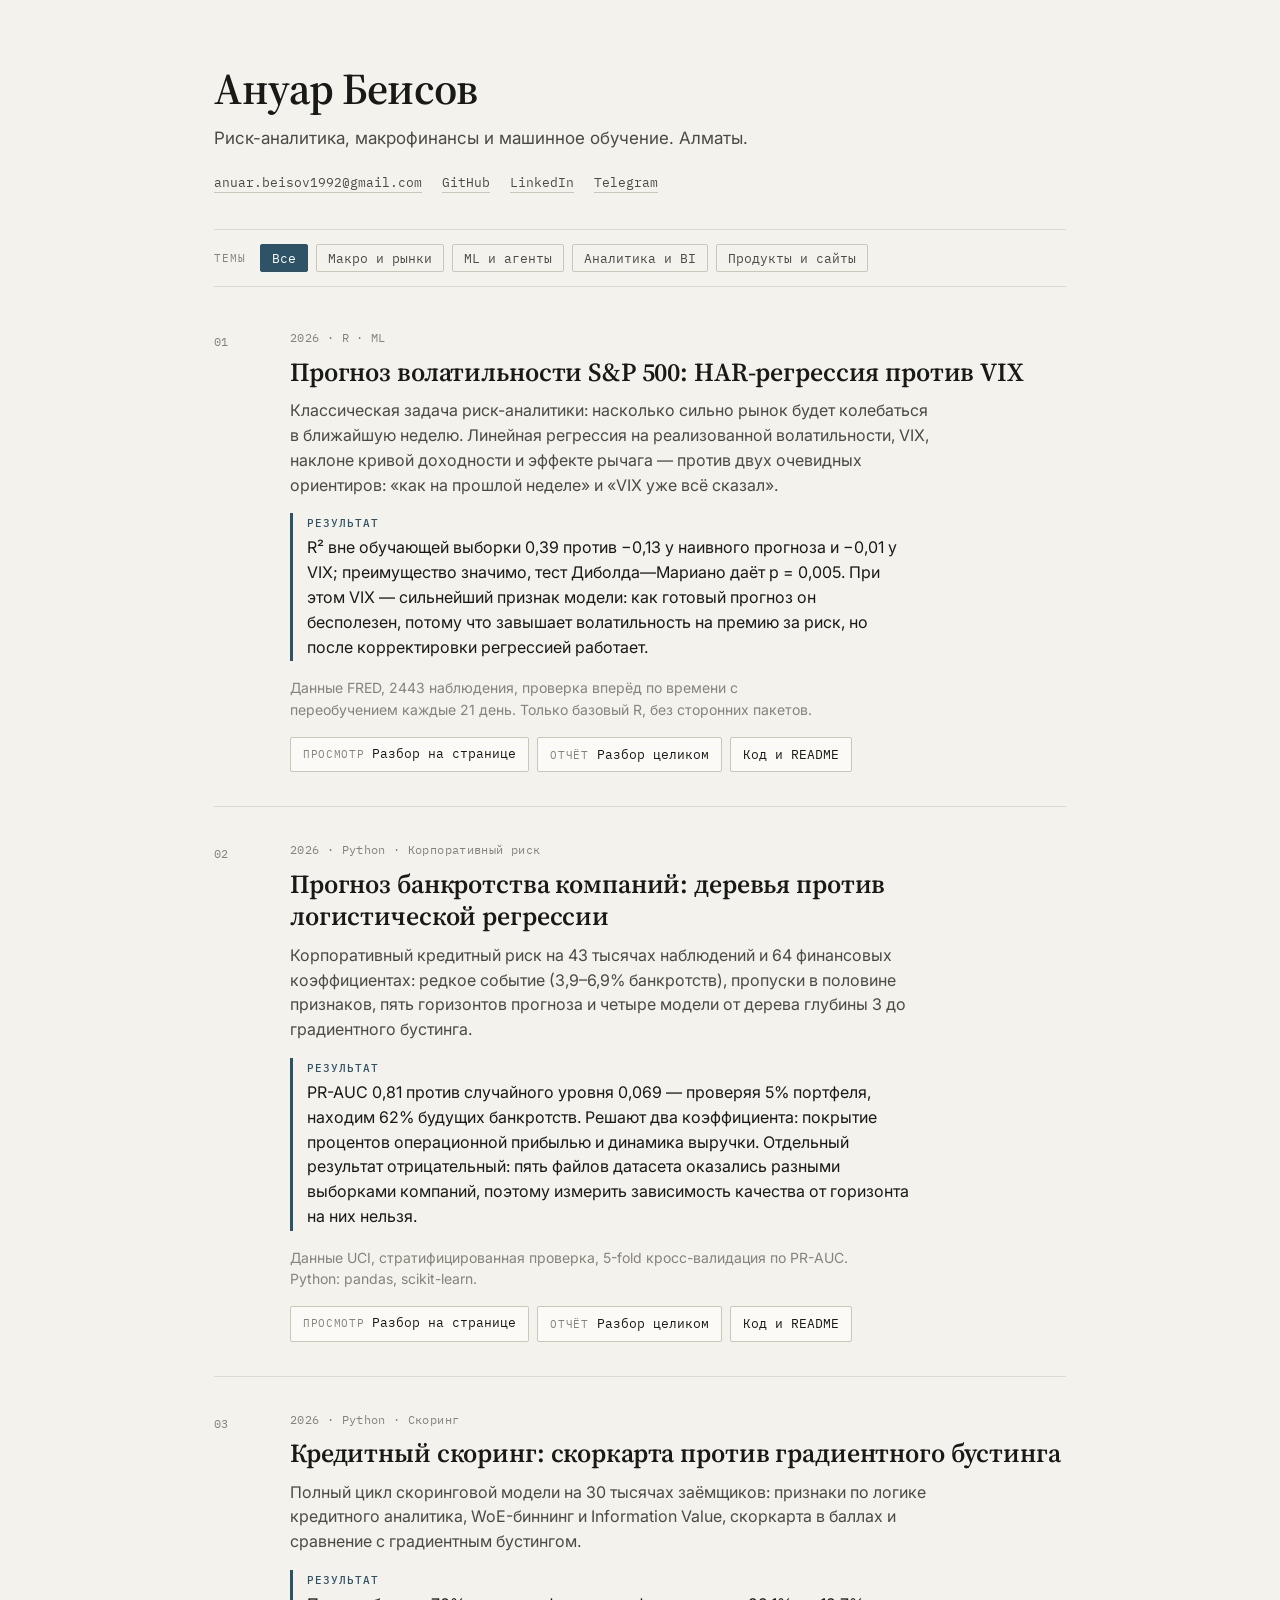
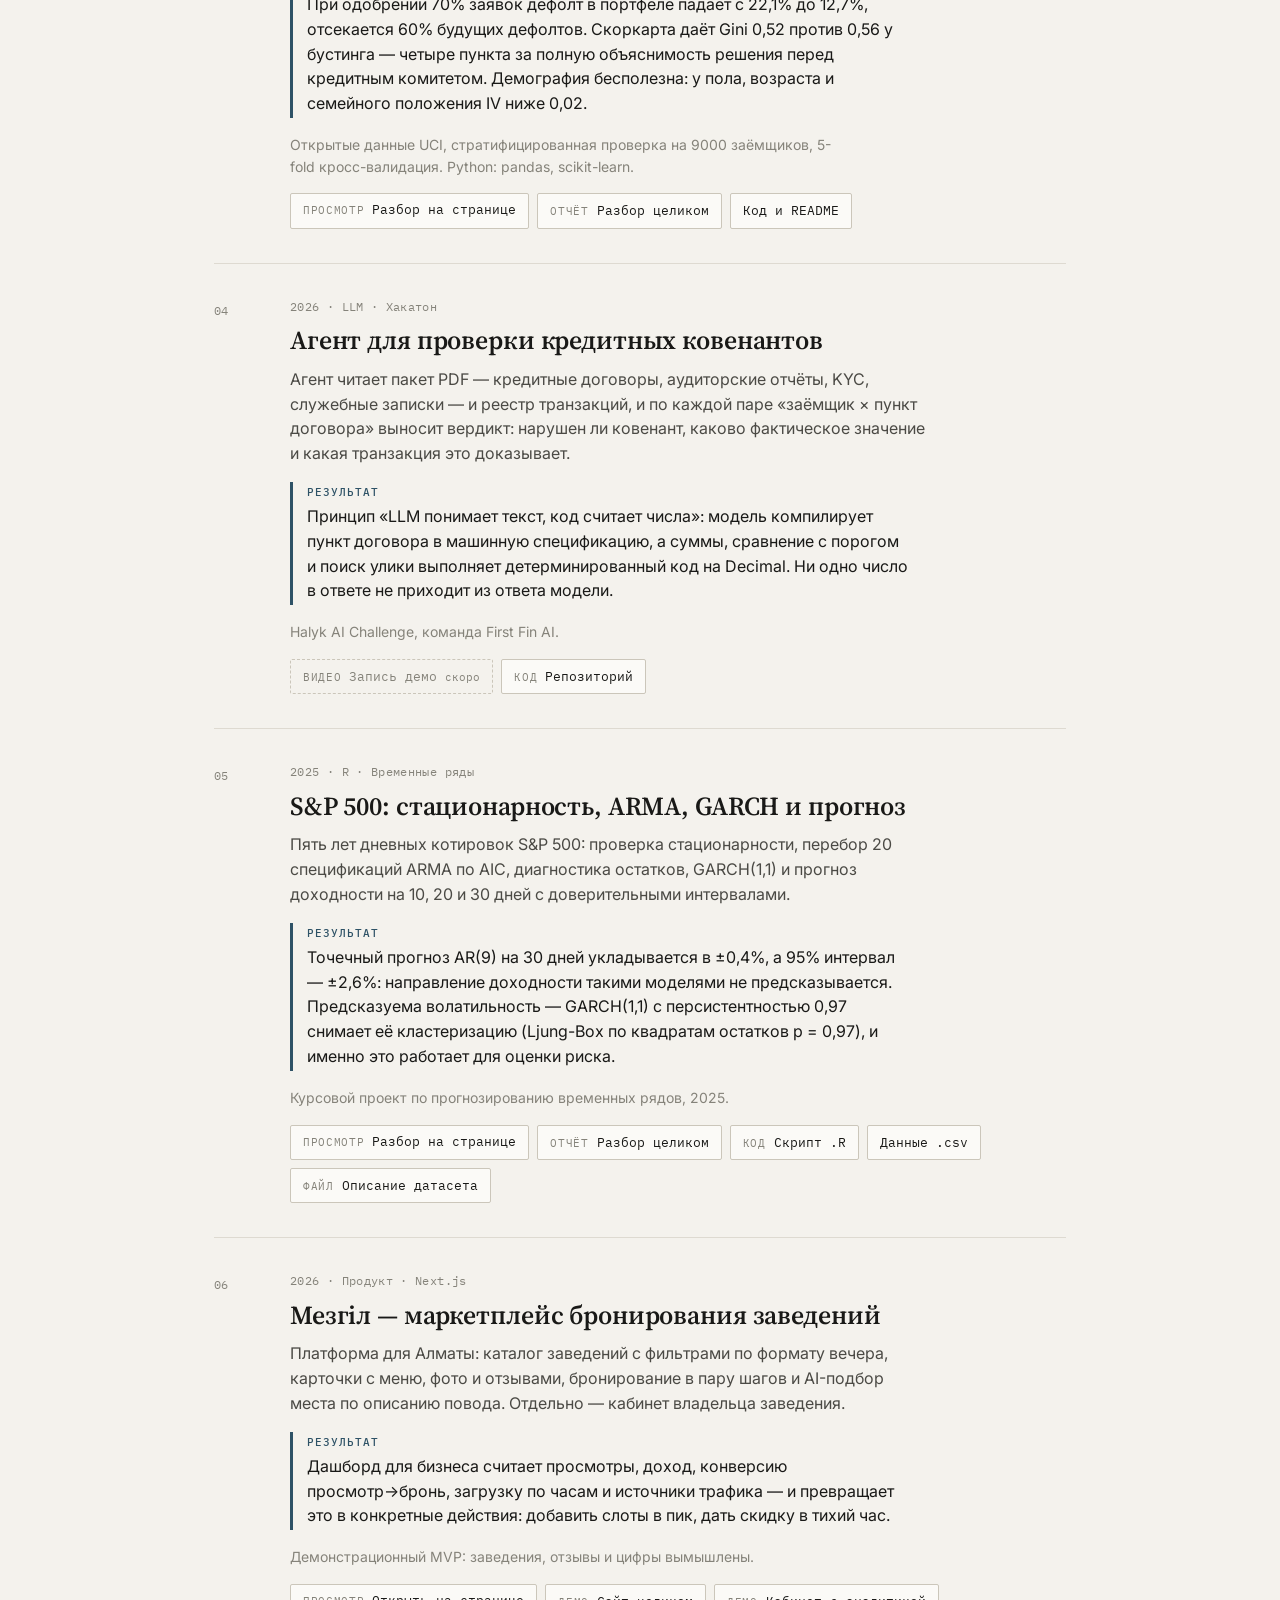
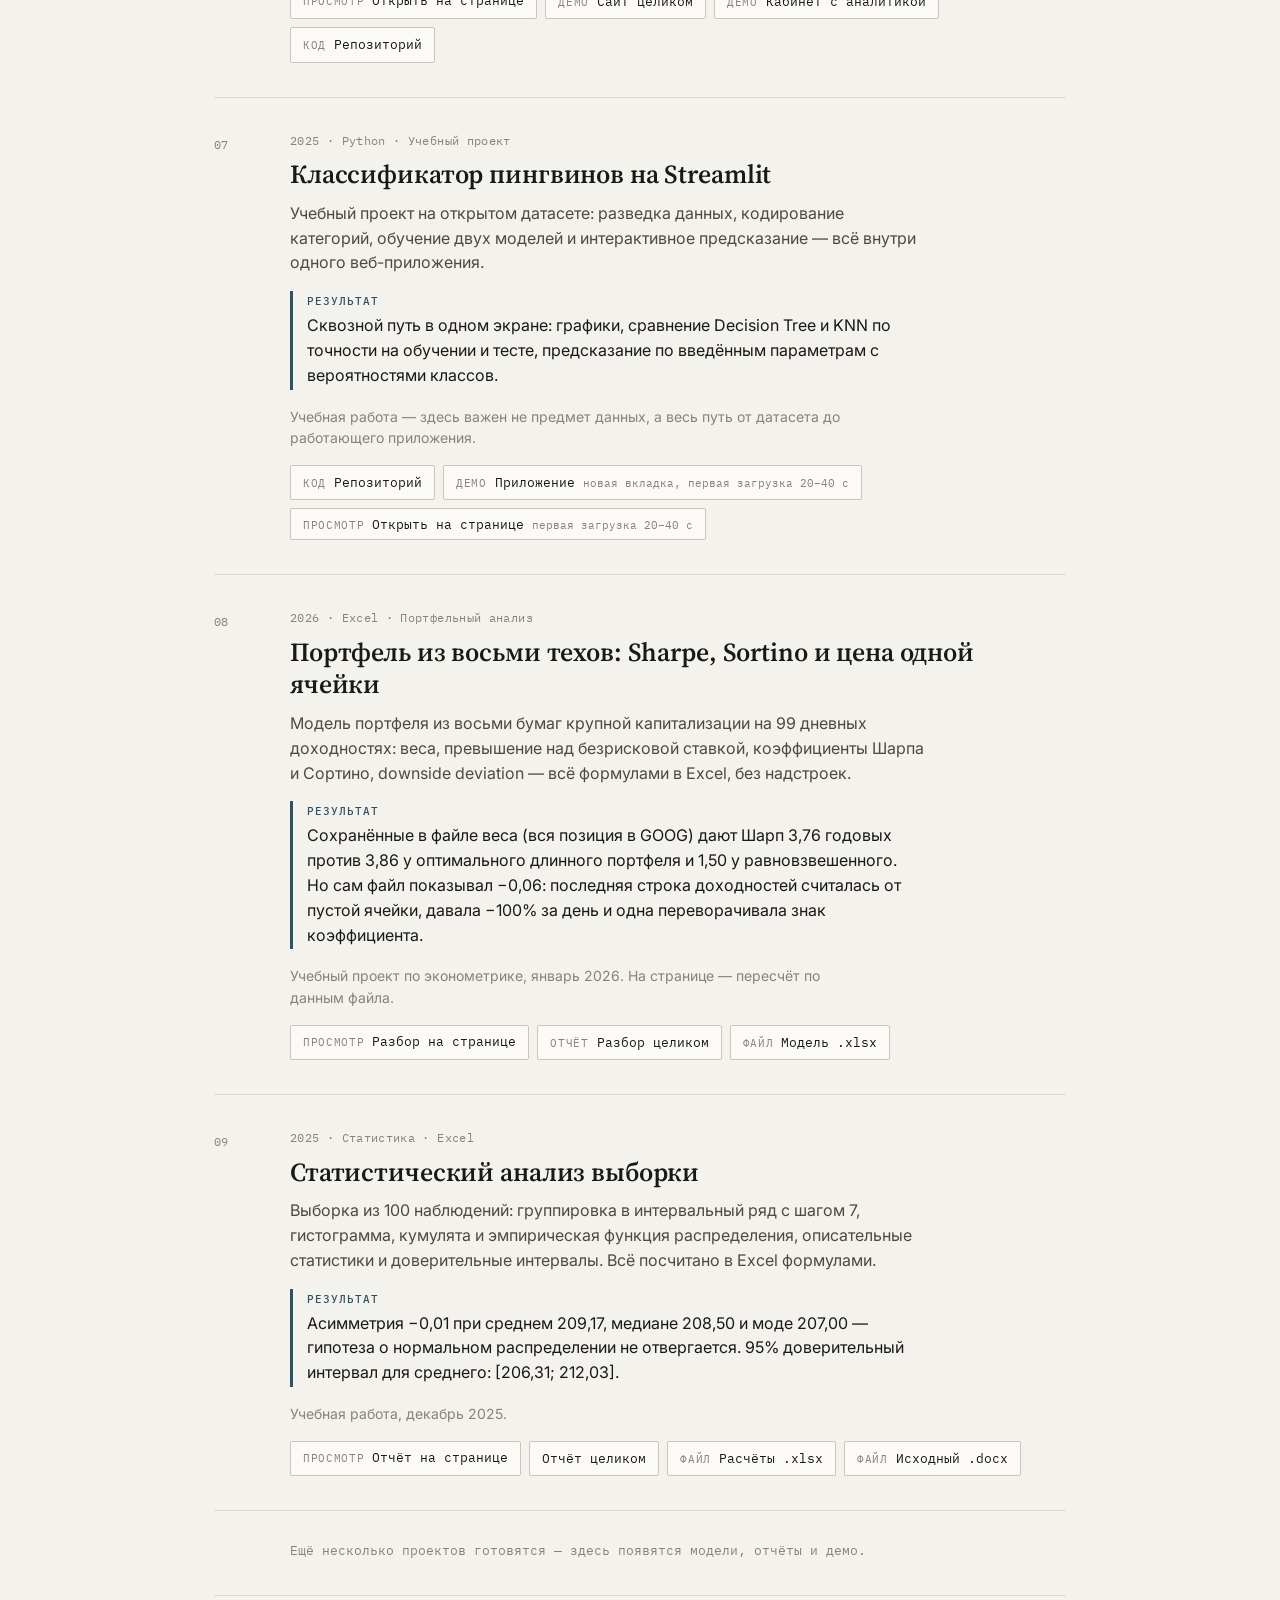
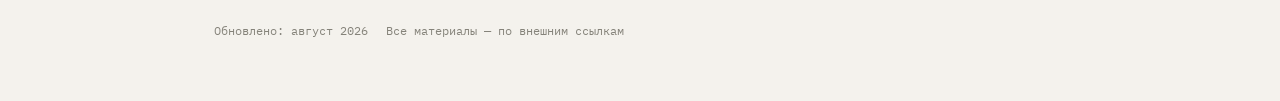
==== index.html @ 5a13231d "Проект: прогноз банкротства компаний (деревья и бустинг) 43 405 наблюдений, 64 коэффициента, несбала" ====
<!doctype html>
<html lang="ru">
<head>
<meta charset="utf-8">
<meta name="viewport" content="width=device-width, initial-scale=1">
<title>Ануар Беисов — риск-аналитика, макрофинансы, ML</title>
<meta name="description" content="Портфолио Ануара Беисова: проекты по риск-аналитике, макрофинансам и машинному обучению — модели, дашборды, отчёты и демо-приложения.">
<meta name="color-scheme" content="light">

<!--
  ============================================================================
  КАК ДОБАВИТЬ ПРОЕКТ
  ============================================================================
  1. Открой этот файл и найди ниже блок «ДАННЫЕ — РЕДАКТИРУЕШЬ ТОЛЬКО ЗДЕСЬ»
     (константа PROJECTS в начале <script>).
  2. Скопируй пустую заготовку объекта, которая лежит сразу под массивом
     (константа TEMPLATE), вставь в массив и заполни поля.
  3. Порядок в массиве = порядок на странице. Первым ставь самое сильное.
  4. Пока ссылки нет — пиши url: "#TODO". Она отрисуется приглушённой,
     с пометкой «скоро», и сайт не будет выглядеть сломанным.
  5. Обложки (необязательно) клади в img/covers/ рядом с этим файлом
     и указывай путь в поле cover, например "img/covers/policy.png".
  6. Дату внизу страницы правит константа UPDATED.

  Ничего, кроме блока данных, трогать не нужно: вёрстка сама соберёт
  карточки, фильтр по тегам и кнопки любых типов ссылок.
  ============================================================================
-->

<link rel="preconnect" href="https://fonts.googleapis.com">
<link rel="preconnect" href="https://fonts.gstatic.com" crossorigin>
<link href="https://fonts.googleapis.com/css2?family=Source+Serif+4:opsz,wght@8..60,400;8..60,600&family=Inter:wght@400;500;600&family=IBM+Plex+Mono:wght@400;500&display=swap" rel="stylesheet">

<style>
:root{
  /* ---- цвета: всё меняется здесь ---- */
  --bg:        #f4f2ed;
  --panel:     #fbfaf7;
  --ink:       #191917;
  --ink-2:     #4b4a45;
  --ink-3:     #85837a;
  --line:      #dedad1;
  --line-2:    #cbc6ba;
  --accent:    #2e5266;
  --accent-bg: #e9eef1;

  /* ---- шрифтовые роли ---- */
  --display: "Source Serif 4", Georgia, "Times New Roman", serif;
  --body:    "Inter", -apple-system, BlinkMacSystemFont, "Segoe UI", Arial, sans-serif;
  --mono:    "IBM Plex Mono", ui-monospace, SFMono-Regular, Menlo, Consolas, monospace;

  --radius: 2px;
  --maxw: 900px;
}

*{ box-sizing:border-box; }
html{ -webkit-text-size-adjust:100%; }
body{
  margin:0;
  background:var(--bg);
  color:var(--ink);
  font-family:var(--body);
  font-size:16px;
  line-height:1.55;
  font-feature-settings:"kern" 1;
  -webkit-font-smoothing:antialiased;
}
img{ max-width:100%; display:block; }

a{ color:var(--accent); }
:focus-visible{
  outline:2px solid var(--accent);
  outline-offset:2px;
}

.wrap{
  max-width:var(--maxw);
  margin:0 auto;
  padding:0 24px;
}

/* ---------- шапка ---------- */
.head{ padding:64px 0 36px; }
.head h1{
  font-family:var(--display);
  font-weight:600;
  font-size:clamp(30px, 6vw, 44px);
  line-height:1.15;
  letter-spacing:-0.01em;
  margin:0 0 10px;
}
.head .role{
  margin:0 0 22px;
  max-width:62ch;
  color:var(--ink-2);
  font-size:17px;
}
.contacts{
  list-style:none;
  margin:0;
  padding:0;
  display:flex;
  flex-wrap:wrap;
  gap:8px 20px;
  font-family:var(--mono);
  font-size:13px;
}
.contacts a{
  color:var(--ink-2);
  text-decoration:none;
  border-bottom:1px solid var(--line-2);
  padding-bottom:1px;
}
.contacts a:hover{ color:var(--accent); border-bottom-color:var(--accent); }
.contacts .off{ color:var(--ink-3); cursor:default; }

/* ---------- фильтр ---------- */
.filter{
  border-top:1px solid var(--line);
  border-bottom:1px solid var(--line);
  padding:14px 0;
  display:flex;
  flex-wrap:wrap;
  align-items:center;
  gap:8px;
}
.filter__label{
  font-family:var(--mono);
  font-size:11px;
  letter-spacing:.08em;
  text-transform:uppercase;
  color:var(--ink-3);
  margin-right:6px;
}
.chip{
  font-family:var(--mono);
  font-size:12.5px;
  color:var(--ink-2);
  background:transparent;
  border:1px solid var(--line-2);
  border-radius:var(--radius);
  padding:5px 11px;
  cursor:pointer;
  transition:background-color .12s linear, color .12s linear, border-color .12s linear;
}
.chip:hover{ border-color:var(--accent); color:var(--accent); }
.chip[aria-pressed="true"]{
  background:var(--accent);
  border-color:var(--accent);
  color:#fff;
}

/* ---------- список проектов ---------- */
.projects{ padding:8px 0 0; }
.card{
  display:grid;
  grid-template-columns:56px 1fr;
  gap:0 20px;
  padding:34px 0;
  border-bottom:1px solid var(--line);
}
.card[hidden]{ display:none; }
.card__num{
  font-family:var(--mono);
  font-size:12px;
  color:var(--ink-3);
  padding-top:4px;
  letter-spacing:.04em;
}
.card__meta{
  font-family:var(--mono);
  font-size:12px;
  letter-spacing:.03em;
  color:var(--ink-3);
  margin:0 0 8px;
}
.card__title{
  font-family:var(--display);
  font-weight:600;
  font-size:clamp(21px, 3.4vw, 26px);
  line-height:1.25;
  margin:0 0 10px;
  letter-spacing:-0.005em;
}
.card__tagline{
  margin:0 0 16px;
  color:var(--ink-2);
  max-width:64ch;
}
.card__result{
  border-left:3px solid var(--accent);
  padding:2px 0 2px 14px;
  margin:0 0 16px;
  max-width:62ch;
}
.card__result b{
  display:block;
  font-family:var(--mono);
  font-weight:500;
  font-size:11px;
  letter-spacing:.09em;
  text-transform:uppercase;
  color:var(--accent);
  margin-bottom:3px;
}
.card__note{
  margin:0 0 16px;
  font-size:14px;
  color:var(--ink-3);
  max-width:62ch;
}
.card__cover{
  margin:0 0 18px;
  border:1px solid var(--line);
  background:var(--panel);
}
.card__cover img{ width:100%; height:auto; }

/* ---------- ссылки-кнопки ---------- */
.links{
  display:flex;
  flex-wrap:wrap;
  gap:8px;
}
.btn{
  display:inline-flex;
  align-items:baseline;
  gap:8px;
  font-family:var(--mono);
  font-size:12.5px;
  text-decoration:none;
  color:var(--ink);
  background:var(--panel);
  border:1px solid var(--line-2);
  border-radius:var(--radius);
  padding:7px 12px;
  cursor:pointer;
  transition:border-color .12s linear, color .12s linear, background-color .12s linear;
}
.btn:hover{ border-color:var(--accent); color:var(--accent); }
.btn__kind{
  color:var(--ink-3);
  font-size:11px;
  letter-spacing:.06em;
  text-transform:uppercase;
}
.btn:hover .btn__kind{ color:var(--accent); }
.btn__hint{
  color:var(--ink-3);
  font-size:11px;
}
.btn--soon{
  color:var(--ink-3);
  background:transparent;
  border-style:dashed;
  border-color:var(--line-2);
  cursor:default;
}
.btn--soon:hover{ color:var(--ink-3); border-color:var(--line-2); }
.btn--soon:hover .btn__kind{ color:var(--ink-3); }
.btn--on{ border-color:var(--accent); color:var(--accent); background:var(--accent-bg); }

/* ---------- встроенное демо ---------- */
.embed{
  margin-top:16px;
  border:1px solid var(--line-2);
  background:var(--panel);
}
.embed[hidden]{ display:none; }
.embed__bar{
  font-family:var(--mono);
  font-size:11px;
  color:var(--ink-3);
  padding:7px 10px;
  border-bottom:1px solid var(--line);
}
.embed iframe{
  display:block;
  width:100%;
  height:560px;
  border:0;
  background:#fff;
}

/* ---------- заглушка и подвал ---------- */
.more{
  display:grid;
  grid-template-columns:56px 1fr;
  gap:0 20px;
  padding:30px 0 34px;
  border-bottom:1px solid var(--line);
}
.more p{
  margin:0;
  font-family:var(--mono);
  font-size:13px;
  color:var(--ink-3);
}
.foot{
  padding:26px 0 60px;
  font-family:var(--mono);
  font-size:12px;
  color:var(--ink-3);
  display:flex;
  flex-wrap:wrap;
  gap:6px 18px;
}

/* ---------- адаптив ---------- */
@media (max-width:640px){
  .wrap{ padding:0 18px; }
  .head{ padding:44px 0 28px; }
  .card, .more{ grid-template-columns:1fr; gap:0; }
  .card__num{ padding:0 0 6px; }
  .more p{ padding-top:0; }
  .embed iframe{ height:440px; }
}
@media (max-width:380px){
  .wrap{ padding:0 14px; }
  .btn{ font-size:12px; padding:6px 10px; }
}

@media (prefers-reduced-motion: reduce){
  *{ animation:none !important; transition:none !important; scroll-behavior:auto !important; }
}
</style>
</head>

<body>
<div class="wrap">

  <header class="head">
    <h1>Ануар Беисов</h1>
    <p class="role">Риск-аналитика, макрофинансы и машинное обучение. Алматы.</p>
    <ul class="contacts" id="contacts"></ul>
  </header>

  <nav class="filter" id="filter" aria-label="Фильтр проектов по темам">
    <span class="filter__label">Темы</span>
  </nav>

  <main class="projects" id="projects"></main>

  <div class="more">
    <div></div>
    <p>Ещё несколько проектов готовятся — здесь появятся модели, отчёты и демо.</p>
  </div>

  <footer class="foot">
    <span id="updated"></span>
    <span>Все материалы — по внешним ссылкам</span>
  </footer>

</div>

<script>
/* ==========================================================================
   ДАННЫЕ — РЕДАКТИРУЕШЬ ТОЛЬКО ЗДЕСЬ
   ========================================================================== */

const UPDATED = "август 2026";   // дата в подвале

const CONTACTS = [
  { txt: "anuar.beisov1992@gmail.com", url: "mailto:anuar.beisov1992@gmail.com" },
  { txt: "GitHub",   url: "https://github.com/abeisov" },
  { txt: "LinkedIn", url: "https://www.linkedin.com/in/%D0%B0%D0%BD%D1%83%D0%B0%D1%80-%D0%B1-7ba167254/" },
  { txt: "Telegram", url: "https://t.me/anuarbeissov1992" }
];

const PROJECTS = [

  {
    title:   "Прогноз волатильности S&P 500: HAR-регрессия против VIX",
    meta:    "2026 · R · ML",
    tags:    ["Макро и рынки", "ML и агенты"],
    tagline: "Классическая задача риск-аналитики: насколько сильно рынок будет колебаться в ближайшую неделю. Линейная регрессия на реализованной волатильности, VIX, наклоне кривой доходности и эффекте рычага — против двух очевидных ориентиров: «как на прошлой неделе» и «VIX уже всё сказал».",
    result:  "R² вне обучающей выборки 0,39 против −0,13 у наивного прогноза и −0,01 у VIX; преимущество значимо, тест Диболда—Мариано даёт p = 0,005. При этом VIX — сильнейший признак модели: как готовый прогноз он бесполезен, потому что завышает волатильность на премию за риск, но после корректировки регрессией работает.",
    note:    "Данные FRED, 2443 наблюдения, проверка вперёд по времени с переобучением каждые 21 день. Только базовый R, без сторонних пакетов.",
    cover:   "",
    links: [
      { kind: "embed",  txt: "Разбор на странице", url: "files/r/vol-forecast/index.html", hint: "" },
      { kind: "report", txt: "Разбор целиком",     url: "files/r/vol-forecast/index.html" },
      { kind: "code",   txt: "Код и README",       url: "https://github.com/abeisov/portfolio/tree/main/projects/vol-forecast" }
    ]
  }

  ,{
    title:   "Прогноз банкротства компаний: деревья против логистической регрессии",
    meta:    "2026 · Python · Корпоративный риск",
    tags:    ["ML и агенты", "Аналитика и BI"],
    tagline: "Корпоративный кредитный риск на 43 тысячах наблюдений и 64 финансовых коэффициентах: редкое событие (3,9–6,9% банкротств), пропуски в половине признаков, пять горизонтов прогноза и четыре модели от дерева глубины 3 до градиентного бустинга.",
    result:  "PR-AUC 0,81 против случайного уровня 0,069 — проверяя 5% портфеля, находим 62% будущих банкротств. Решают два коэффициента: покрытие процентов операционной прибылью и динамика выручки. Отдельный результат отрицательный: пять файлов датасета оказались разными выборками компаний, поэтому измерить зависимость качества от горизонта на них нельзя.",
    note:    "Данные UCI, стратифицированная проверка, 5-fold кросс-валидация по PR-AUC. Python: pandas, scikit-learn.",
    cover:   "",
    links: [
      { kind: "embed",  txt: "Разбор на странице", url: "files/python/bankruptcy/index.html", hint: "" },
      { kind: "report", txt: "Разбор целиком",     url: "files/python/bankruptcy/index.html" },
      { kind: "code",   txt: "Код и README",       url: "https://github.com/abeisov/portfolio/tree/main/projects/bankruptcy" }
    ]
  }

  ,{
    title:   "Кредитный скоринг: скоркарта против градиентного бустинга",
    meta:    "2026 · Python · Скоринг",
    tags:    ["ML и агенты", "Аналитика и BI"],
    tagline: "Полный цикл скоринговой модели на 30 тысячах заёмщиков: признаки по логике кредитного аналитика, WoE-биннинг и Information Value, скоркарта в баллах и сравнение с градиентным бустингом.",
    result:  "При одобрении 70% заявок дефолт в портфеле падает с 22,1% до 12,7%, отсекается 60% будущих дефолтов. Скоркарта даёт Gini 0,52 против 0,56 у бустинга — четыре пункта за полную объяснимость решения перед кредитным комитетом. Демография бесполезна: у пола, возраста и семейного положения IV ниже 0,02.",
    note:    "Открытые данные UCI, стратифицированная проверка на 9000 заёмщиков, 5-fold кросс-валидация. Python: pandas, scikit-learn.",
    cover:   "",
    links: [
      { kind: "embed",  txt: "Разбор на странице", url: "files/python/credit-scoring/index.html", hint: "" },
      { kind: "report", txt: "Разбор целиком",     url: "files/python/credit-scoring/index.html" },
      { kind: "code",   txt: "Код и README",       url: "https://github.com/abeisov/portfolio/tree/main/projects/credit-scoring" }
    ]
  }

  ,{
    title:   "Агент для проверки кредитных ковенантов",
    meta:    "2026 · LLM · Хакатон",
    tags:    ["ML и агенты"],
    tagline: "Агент читает пакет PDF — кредитные договоры, аудиторские отчёты, KYC, служебные записки — и реестр транзакций, и по каждой паре «заёмщик × пункт договора» выносит вердикт: нарушен ли ковенант, каково фактическое значение и какая транзакция это доказывает.",
    result:  "Принцип «LLM понимает текст, код считает числа»: модель компилирует пункт договора в машинную спецификацию, а суммы, сравнение с порогом и поиск улики выполняет детерминированный код на Decimal. Ни одно число в ответе не приходит из ответа модели.",
    note:    "Halyk AI Challenge, команда First Fin AI.",
    cover:   "",
    links: [
      { kind: "video", txt: "Запись демо", url: "#TODO" },
      { kind: "code",  txt: "Репозиторий", url: "https://github.com/abeisov/halyk_agent" }
    ]
  }

  ,{
    title:   "S&P 500: стационарность, ARMA, GARCH и прогноз",
    meta:    "2025 · R · Временные ряды",
    tags:    ["Макро и рынки"],
    tagline: "Пять лет дневных котировок S&P 500: проверка стационарности, перебор 20 спецификаций ARMA по AIC, диагностика остатков, GARCH(1,1) и прогноз доходности на 10, 20 и 30 дней с доверительными интервалами.",
    result:  "Точечный прогноз AR(9) на 30 дней укладывается в ±0,4%, а 95% интервал — ±2,6%: направление доходности такими моделями не предсказывается. Предсказуема волатильность — GARCH(1,1) с персистентностью 0,97 снимает её кластеризацию (Ljung-Box по квадратам остатков p = 0,97), и именно это работает для оценки риска.",
    note:    "Курсовой проект по прогнозированию временных рядов, 2025.",
    cover:   "",
    links: [
      { kind: "embed",  txt: "Разбор на странице", url: "files/r/sp500/index.html", hint: "" },
      { kind: "report", txt: "Разбор целиком",     url: "files/r/sp500/index.html" },
      { kind: "code",   txt: "Скрипт .R",          url: "files/r/sp500-timeseries.R" },
      { kind: "data",   txt: "Данные .csv",        url: "files/r/sp500.csv" },
      { kind: "file",   txt: "Описание датасета",  url: "files/docs/sp500-dataset.pdf" }
    ]
  }

  ,{
    title:   "Мезгіл — маркетплейс бронирования заведений",
    meta:    "2026 · Продукт · Next.js",
    tags:    ["Продукты и сайты"],
    tagline: "Платформа для Алматы: каталог заведений с фильтрами по формату вечера, карточки с меню, фото и отзывами, бронирование в пару шагов и AI-подбор места по описанию повода. Отдельно — кабинет владельца заведения.",
    result:  "Дашборд для бизнеса считает просмотры, доход, конверсию просмотр→бронь, загрузку по часам и источники трафика — и превращает это в конкретные действия: добавить слоты в пик, дать скидку в тихий час.",
    note:    "Демонстрационный MVP: заведения, отзывы и цифры вымышлены.",
    cover:   "",
    links: [
      { kind: "embed", txt: "Открыть на странице", url: "https://market-f-k.vercel.app/", hint: "" },
      { kind: "demo",  txt: "Сайт целиком",        url: "https://market-f-k.vercel.app/", hint: "" },
      { kind: "demo",  txt: "Кабинет с аналитикой", url: "https://market-f-k.vercel.app/business/analytics", hint: "" },
      { kind: "code",  txt: "Репозиторий",         url: "https://github.com/abeisov/market-f-k" }
    ]
  }

  ,{
    title:   "Классификатор пингвинов на Streamlit",
    meta:    "2025 · Python · Учебный проект",
    tags:    ["ML и агенты", "Продукты и сайты"],
    tagline: "Учебный проект на открытом датасете: разведка данных, кодирование категорий, обучение двух моделей и интерактивное предсказание — всё внутри одного веб-приложения.",
    result:  "Сквозной путь в одном экране: графики, сравнение Decision Tree и KNN по точности на обучении и тесте, предсказание по введённым параметрам с вероятностями классов.",
    note:    "Учебная работа — здесь важен не предмет данных, а весь путь от датасета до работающего приложения.",
    cover:   "",
    links: [
      { kind: "code",  txt: "Репозиторий", url: "https://github.com/abeisov/first_mlproject" },
      { kind: "demo",  txt: "Приложение",  url: "https://first-mlproject.streamlit.app/" },
      { kind: "embed", txt: "Открыть на странице", url: "https://first-mlproject.streamlit.app/?embed=true" }
    ]
  }

  ,{
    title:   "Портфель из восьми техов: Sharpe, Sortino и цена одной ячейки",
    meta:    "2026 · Excel · Портфельный анализ",
    tags:    ["Макро и рынки", "Аналитика и BI"],
    tagline: "Модель портфеля из восьми бумаг крупной капитализации на 99 дневных доходностях: веса, превышение над безрисковой ставкой, коэффициенты Шарпа и Сортино, downside deviation — всё формулами в Excel, без надстроек.",
    result:  "Сохранённые в файле веса (вся позиция в GOOG) дают Шарп 3,76 годовых против 3,86 у оптимального длинного портфеля и 1,50 у равновзвешенного. Но сам файл показывал −0,06: последняя строка доходностей считалась от пустой ячейки, давала −100% за день и одна переворачивала знак коэффициента.",
    note:    "Учебный проект по эконометрике, январь 2026. На странице — пересчёт по данным файла.",
    cover:   "",
    links: [
      { kind: "embed",  txt: "Разбор на странице", url: "files/excel/large-cap-portfolio.html", hint: "" },
      { kind: "report", txt: "Разбор целиком",     url: "files/excel/large-cap-portfolio.html" },
      { kind: "file",   txt: "Модель .xlsx",       url: "files/excel/large-cap-portfolio.xlsx" }
    ]
  }

  ,{
    title:   "Статистический анализ выборки",
    meta:    "2025 · Статистика · Excel",
    tags:    ["Аналитика и BI"],
    tagline: "Выборка из 100 наблюдений: группировка в интервальный ряд с шагом 7, гистограмма, кумулята и эмпирическая функция распределения, описательные статистики и доверительные интервалы. Всё посчитано в Excel формулами.",
    result:  "Асимметрия −0,01 при среднем 209,17, медиане 208,50 и моде 207,00 — гипотеза о нормальном распределении не отвергается. 95% доверительный интервал для среднего: [206,31; 212,03].",
    note:    "Учебная работа, декабрь 2025.",
    cover:   "",
    links: [
      { kind: "embed",  txt: "Отчёт на странице", url: "files/docs/crm5-sample-analysis.html", hint: "" },
      { kind: "report", txt: "Отчёт целиком",     url: "files/docs/crm5-sample-analysis.html" },
      { kind: "file",   txt: "Расчёты .xlsx",     url: "files/excel/crm5-sample-analysis.xlsx" },
      { kind: "file",   txt: "Исходный .docx",    url: "files/docs/crm5-sample-analysis.docx" }
    ]
  }


  /* --- ЗАГОТОВКИ ПОД СЛЕДУЮЩИЕ ПРОЕКТЫ ---------------------------------
     Раскомментируй нужный блок — убери открывающие и закрывающие символы
     комментария вокруг всех заготовок, лишние удали. Порядок в массиве =
     порядок на сайте.

  ,{
    title:   "Финансовая модель в Excel",
    meta:    "2025 · Модель",
    tags:    ["Excel", "Финмодель"],
    tagline: "",
    result:  "",
    note:    "",
    cover:   "",
    links: [
      { kind: "data", txt: "Открыть модель", url: "#TODO" },
      { kind: "file", txt: "Скачать .xlsx",  url: "#TODO" }
    ]
  }

  ,{
    title:   "Анализ на R",
    meta:    "2025 · R",
    tags:    ["R", "Эконометрика"],
    tagline: "",
    result:  "",
    links: [
      { kind: "report", txt: "Отчёт", url: "#TODO" },
      { kind: "code",   txt: "Код",   url: "#TODO" }
    ]
  }

  ,{
    title:   "Приложение с расчётом",
    meta:    "2026 · Python",
    tags:    ["Python", "Демо"],
    tagline: "",
    result:  "",
    links: [
      { kind: "embed", txt: "Открыть внутри страницы", url: "#TODO" },
      { kind: "demo",  txt: "Открыть в новой вкладке", url: "#TODO" }
    ]
  }

  ,{
    title:   "Презентация с работы",
    meta:    "2025 · Слайды",
    tags:    ["BI"],
    tagline: "",
    result:  "",
    links: [
      { kind: "slides", txt: "Слайды", url: "#TODO" }
    ]
  }

  ,{
    title:   "Отраслевой обзор",
    meta:    "2025 · Отчёт",
    tags:    ["Макро"],
    tagline: "",
    result:  "",
    links: [
      { kind: "report", txt: "Читать", url: "#TODO" }
    ]
  }

  --- конец заготовок --------------------------------------------------- */

];


/* ---------------------------------------------------------------------------
   ОТЛОЖЕНО — вернуть, когда появятся материалы.
   Скопируй нужный блок обратно в PROJECTS (добавь запятую перед { ) и заполни
   ссылки. Тексты уже написаны, править не обязательно.

  {
    title:   "Трансмиссия монетарной политики в Казахстане",
    meta:    "2026 · ML · Макро",
    tags:    ["Макро и рынки", "ML и агенты"],
    tagline: "Как изменение базовой ставки доходит до кредита, инфляции и обменного курса и с какой задержкой. Классические подходы сравниваются с ML-моделями на тех же данных.",
    result:  "Сопоставление лагов трансмиссии по каналам: где ставка работает быстро, а где эффект растворяется.",
    note:    "Фрагмент диссертации, полный текст — после защиты.",
    cover:   "",
    links: [
      { kind: "report", txt: "Что получилось", url: "#TODO" },
      { kind: "code",   txt: "R-скрипты",      url: "#TODO" },
      { kind: "slides", txt: "Слайды",         url: "#TODO" }
    ]
  },

  {
    title:   "Автоматизация отчётности в страховой компании",
    meta:    "2024 · Дашборды",
    tags:    ["Аналитика и BI"],
    tagline: "Регулярная отчётность собиралась вручную из нескольких источников. Построены дашборды и автоматический сбор данных вместо ручной выгрузки.",
    result:  "Экономия свыше 10 млн тенге в год.",
    note:    "Код и данные под NDA — доступен только разбор подхода.",
    cover:   "",
    links: [
      { kind: "report", txt: "Как устроено", url: "#TODO" }
    ]
  }
   --------------------------------------------------------------------------- */

/* Пустая заготовка — скопируй объект целиком и вставь в PROJECTS выше.
   Необязательные поля (result, note, cover) можно просто удалить:
   пустой блок не рисуется.

const TEMPLATE = {
  title:   "",        // название
  meta:    "",        // "2026 · ML · Макро" — год и пара тегов через ·
  tags:    [],        // для фильтра. Держи 4 темы, не плоди новые:
                      // "Макро и рынки" | "ML и агенты" |
                      // "Аналитика и BI" | "Продукты и сайты"
  tagline: "",        // 1–2 предложения: какая проблема и что сделано
  result:  "",        // главный вывод или цифра, выделяется визуально
  note:    "",        // необязательно: "код под NDA", "фрагмент диссертации"
  cover:   "",        // необязательно: "img/covers/имя.png"
  links: [
    // kind: embed | demo | code | report | slides | data | video | file
    // hint — необязательно: подпись у кнопки. По умолчанию у demo и embed
    // стоит предупреждение о долгой загрузке; hint: "" его убирает
    { kind: "", txt: "", url: "", hint: "" }
  ]
};
*/

/* ==========================================================================
   НИЖЕ — ВЁРСТКА. ДЛЯ ДОБАВЛЕНИЯ ПРОЕКТА ПРАВИТЬ НЕ НУЖНО.
   ========================================================================== */

// Подписи типов ссылок. Новый kind можно просто использовать в данных —
// если его здесь нет, подписью станет само значение kind.
const KINDS = {
  embed:  { label: "Просмотр", hint: "первая загрузка 20–40 с" },
  demo:   { label: "Демо",   hint: "новая вкладка, первая загрузка 20–40 с" },
  code:   { label: "Код"    },
  report: { label: "Отчёт"  },
  slides: { label: "Слайды" },
  data:   { label: "Данные" },
  video:  { label: "Видео"  },
  file:   { label: "Файл"   }
};

const TODO = "#TODO";

function esc(v){
  return String(v == null ? "" : v)
    .replace(/&/g, "&amp;")
    .replace(/</g, "&lt;")
    .replace(/>/g, "&gt;")
    .replace(/"/g, "&quot;")
    .replace(/'/g, "&#39;");
}

function isSoon(url){
  return !url || String(url).trim().indexOf(TODO) === 0;
}

function safeUrl(url){
  const u = String(url).trim();
  return /^\s*(javascript|data|vbscript):/i.test(u) ? "#" : u;
}

function kindOf(kind){
  const k = KINDS[kind];
  return { label: (k && k.label) || kind || "Ссылка", hint: (k && k.hint) || "" };
}

function linkHtml(link, cardIndex, linkIndex){
  const k = kindOf(link.kind);
  const txt = link.txt || k.label;
  // если подпись совпадает с названием типа — тип не дублируем
  const same = String(txt).toLowerCase().indexOf(String(k.label).toLowerCase()) === 0;
  const kindTag = same ? "" : '<span class="btn__kind">' + esc(k.label) + '</span>';
  const label = '<span>' + esc(txt) + '</span>';

  if (isSoon(link.url)){
    return '<span class="btn btn--soon" aria-disabled="true">' + kindTag + label +
           '<span class="btn__hint">скоро</span></span>';
  }

  const hintTxt = (link.hint === undefined) ? k.hint : link.hint;
  const hint = hintTxt ? '<span class="btn__hint">' + esc(hintTxt) + '</span>' : "";

  if (link.kind === "embed"){
    const id = "embed-" + cardIndex + "-" + linkIndex;
    return '<button type="button" class="btn" data-embed="' + id + '" ' +
           'data-src="' + esc(safeUrl(link.url)) + '" aria-expanded="false" aria-controls="' + id + '">' +
           kindTag + label + hint + '</button>';
  }

  return '<a class="btn" href="' + esc(safeUrl(link.url)) + '" target="_blank" rel="noopener">' +
         kindTag + label + hint + '</a>';
}

function embedSlotHtml(link, cardIndex, linkIndex){
  if (link.kind !== "embed" || isSoon(link.url)) return "";
  const id = "embed-" + cardIndex + "-" + linkIndex;
  return '<div class="embed" id="' + id + '" hidden>' +
           '<div class="embed__bar">Приложение загружается на бесплатном хостинге — первый заход занимает 20–40 секунд</div>' +
           '<iframe title="' + esc(link.txt || "Демо") + '" loading="lazy" allowfullscreen></iframe>' +
         '</div>';
}

function cardHtml(p, i){
  const num = String(i + 1).padStart(2, "0");
  const links = Array.isArray(p.links) ? p.links : [];
  let h = "";

  h += '<article class="card" data-tags="' + esc((p.tags || []).join("|")) + '">';
  h +=   '<div class="card__num">' + num + '</div>';
  h +=   '<div class="card__body">';
  if (p.meta)    h += '<p class="card__meta">' + esc(p.meta) + '</p>';
  if (p.title)   h += '<h2 class="card__title">' + esc(p.title) + '</h2>';
  if (p.tagline) h += '<p class="card__tagline">' + esc(p.tagline) + '</p>';
  if (p.result)  h += '<div class="card__result"><b>Результат</b>' + esc(p.result) + '</div>';
  if (p.note)    h += '<p class="card__note">' + esc(p.note) + '</p>';
  if (p.cover)   h += '<figure class="card__cover"><img src="' + esc(safeUrl(p.cover)) + '" alt="Скриншот проекта: ' + esc(p.title) + '" loading="lazy" decoding="async"></figure>';
  if (links.length){
    h += '<div class="links">';
    links.forEach(function(l, j){ h += linkHtml(l, i, j); });
    h += '</div>';
    links.forEach(function(l, j){ h += embedSlotHtml(l, i, j); });
  }
  h +=   '</div>';
  h += '</article>';
  return h;
}

// --- отрисовка ---
const projectsEl = document.getElementById("projects");
projectsEl.innerHTML = PROJECTS.map(cardHtml).join("");

document.getElementById("updated").textContent = "Обновлено: " + UPDATED;

document.getElementById("contacts").innerHTML = CONTACTS.map(function(c){
  if (isSoon(c.url)) return '<li><span class="off">' + esc(c.txt) + ' — скоро</span></li>';
  const ext = /^mailto:/i.test(c.url) ? "" : ' target="_blank" rel="noopener"';
  return '<li><a href="' + esc(safeUrl(c.url)) + '"' + ext + '>' + esc(c.txt) + '</a></li>';
}).join("");

// --- фильтр по тегам ---
const tags = [];
PROJECTS.forEach(function(p){
  (p.tags || []).forEach(function(t){ if (t && tags.indexOf(t) === -1) tags.push(t); });
});

const filterEl = document.getElementById("filter");
filterEl.insertAdjacentHTML("beforeend",
  ['Все'].concat(tags).map(function(t, i){
    return '<button type="button" class="chip" data-tag="' + esc(i === 0 ? "" : t) + '" aria-pressed="' + (i === 0) + '">' + esc(t) + '</button>';
  }).join("")
);

filterEl.addEventListener("click", function(e){
  const chip = e.target.closest(".chip");
  if (!chip) return;
  const tag = chip.dataset.tag;

  filterEl.querySelectorAll(".chip").forEach(function(c){
    c.setAttribute("aria-pressed", String(c === chip));
  });

  projectsEl.querySelectorAll(".card").forEach(function(card){
    const list = card.dataset.tags ? card.dataset.tags.split("|") : [];
    card.hidden = !!tag && list.indexOf(tag) === -1;
  });
});

// --- разворачивание встроенного демо ---
projectsEl.addEventListener("click", function(e){
  const btn = e.target.closest("[data-embed]");
  if (!btn) return;
  const box = document.getElementById(btn.dataset.embed);
  if (!box) return;

  const open = box.hasAttribute("hidden");
  if (open){
    const frame = box.querySelector("iframe");
    if (frame && !frame.src) frame.src = btn.dataset.src;
    box.removeAttribute("hidden");
  } else {
    box.setAttribute("hidden", "");
  }
  btn.setAttribute("aria-expanded", String(open));
  btn.classList.toggle("btn--on", open);
});
</script>
</body>
</html>
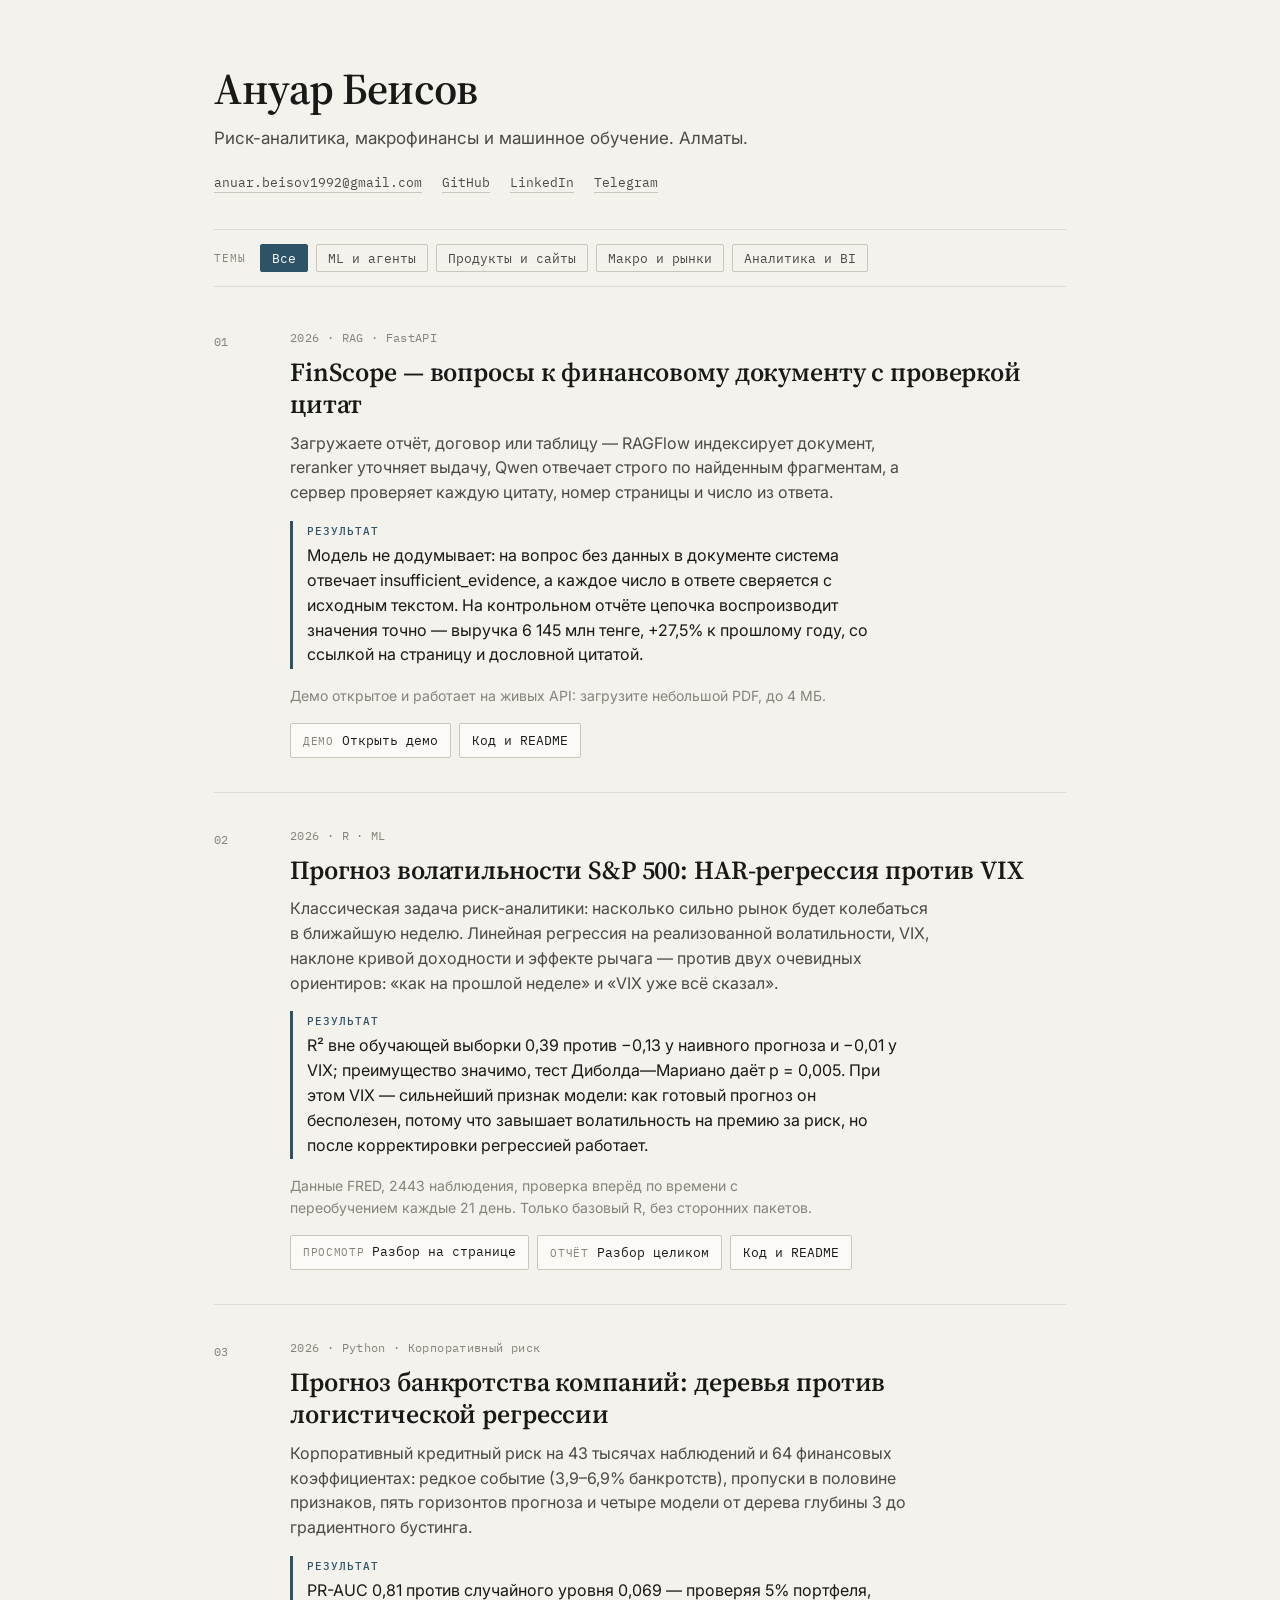
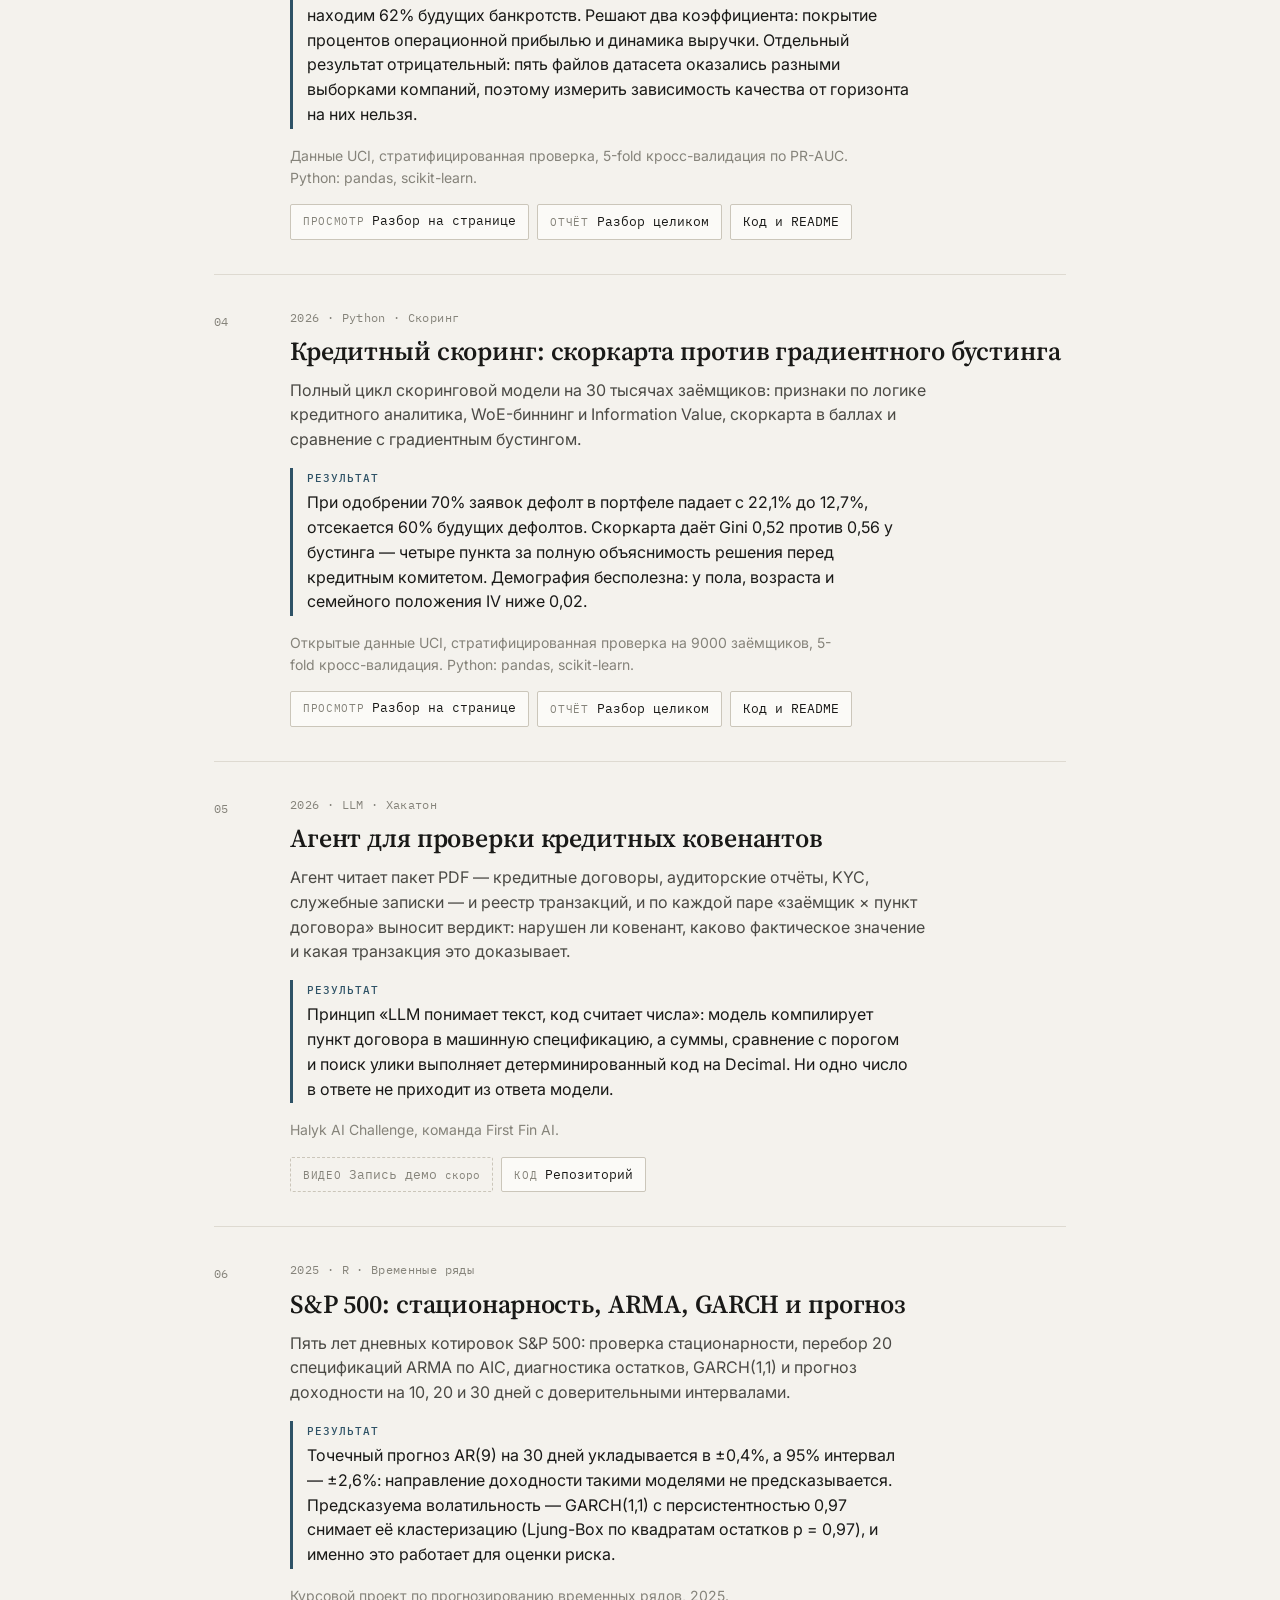
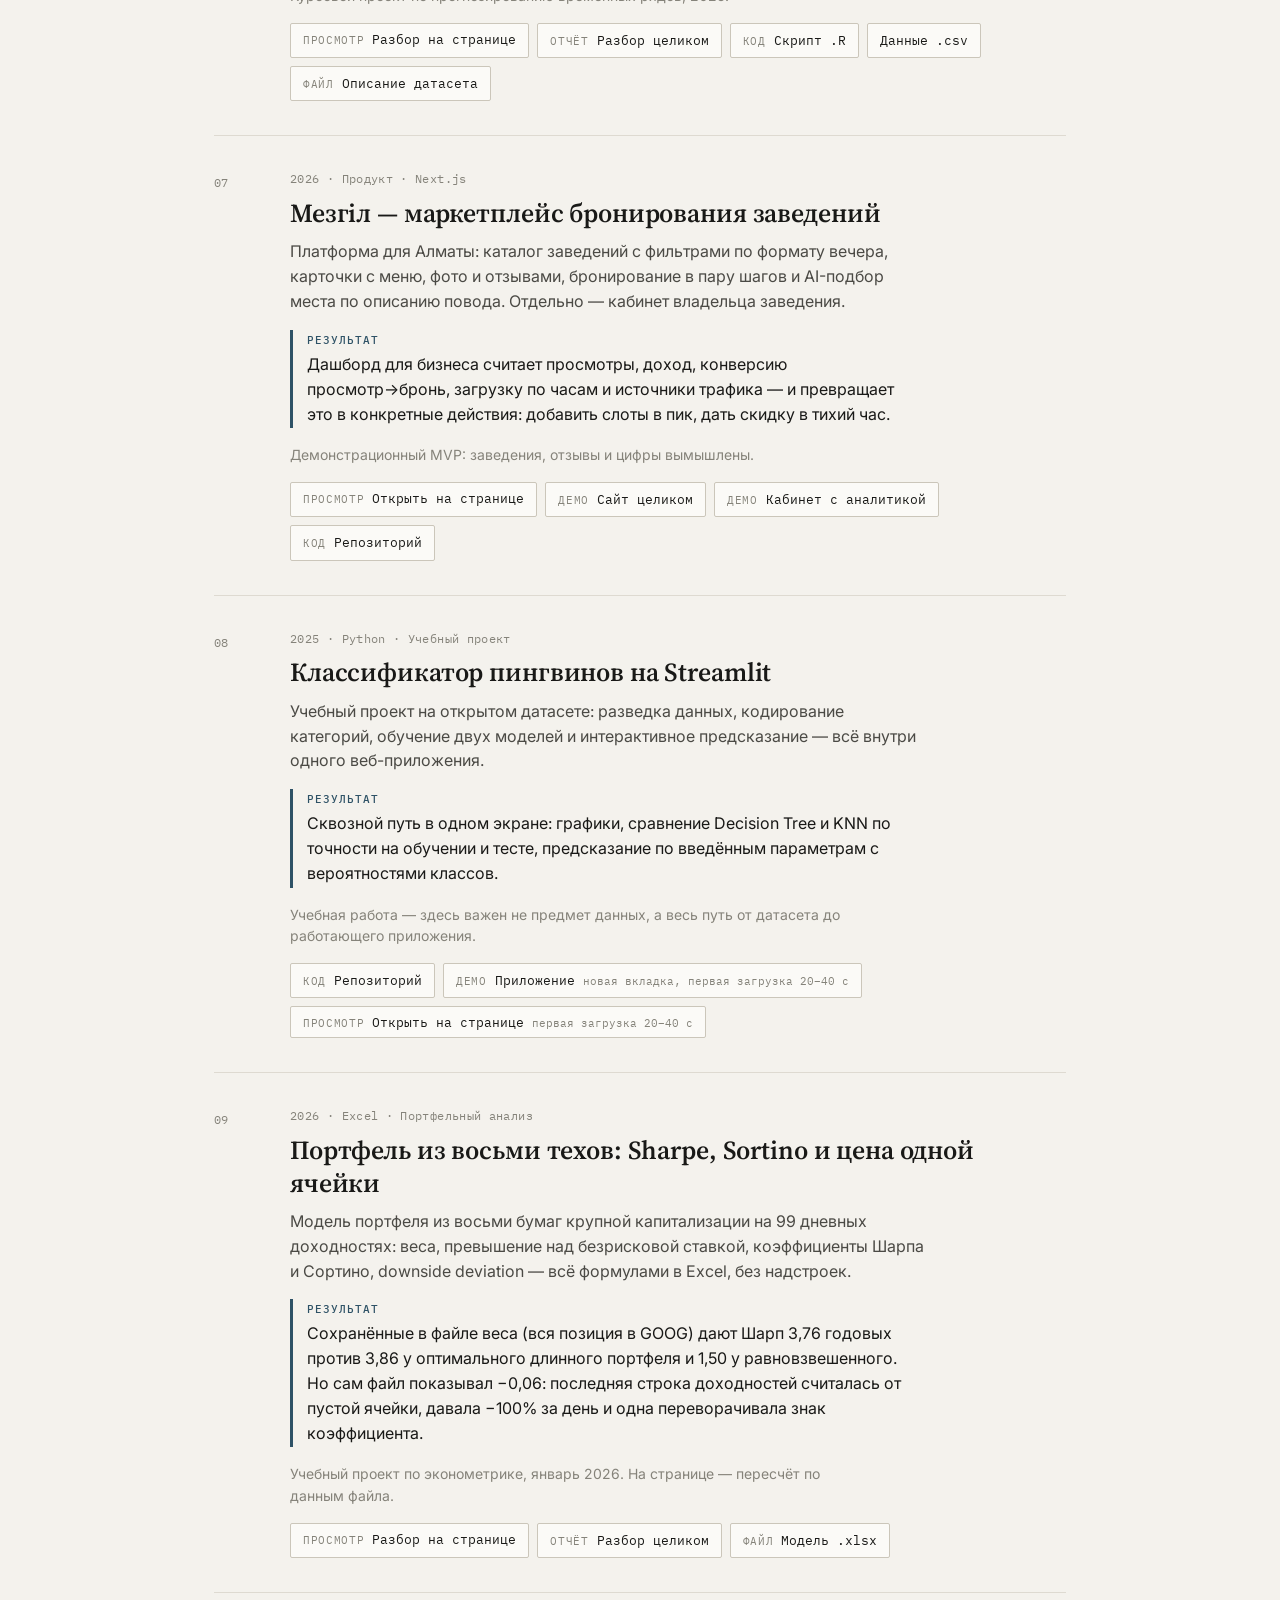
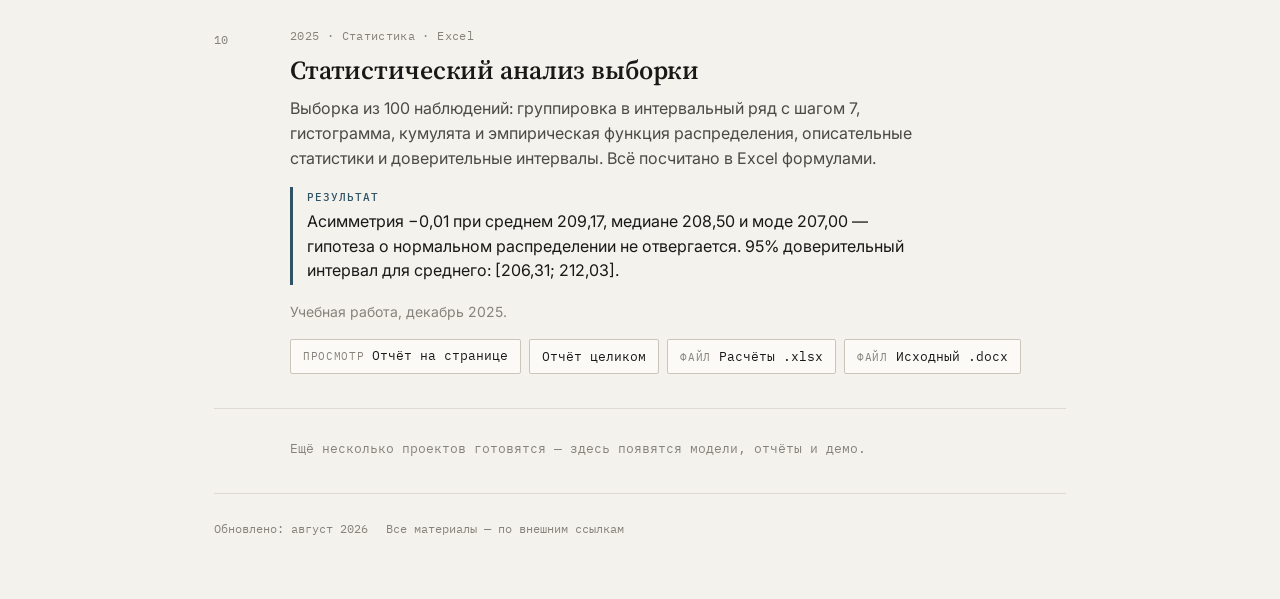
==== commit f73bcdfe: "Карточка: FinScope — RAG по финансовым документам с проверкой цитат Co-Authored-By: Claude Opus 5 <n" ====
--- a/index.html
+++ b/index.html
@@ -370,6 +370,20 @@
 const PROJECTS = [
 
   {
+    title:   "FinScope — вопросы к финансовому документу с проверкой цитат",
+    meta:    "2026 · RAG · FastAPI",
+    tags:    ["ML и агенты", "Продукты и сайты"],
+    tagline: "Загружаете отчёт, договор или таблицу — RAGFlow индексирует документ, reranker уточняет выдачу, Qwen отвечает строго по найденным фрагментам, а сервер проверяет каждую цитату, номер страницы и число из ответа.",
+    result:  "Модель не додумывает: на вопрос без данных в документе система отвечает insufficient_evidence, а каждое число в ответе сверяется с исходным текстом. На контрольном отчёте цепочка воспроизводит значения точно — выручка 6 145 млн тенге, +27,5% к прошлому году, со ссылкой на страницу и дословной цитатой.",
+    note:    "Демо открытое и работает на живых API: загрузите небольшой PDF, до 4 МБ.",
+    cover:   "",
+    links: [
+      { kind: "demo", txt: "Открыть демо",  url: "https://financial-document-intelligence-abeisovs-projects.vercel.app/", hint: "" },
+      { kind: "code", txt: "Код и README", url: "https://github.com/abeisov/financial-document-intelligence" }
+    ]
+  }
+
+  ,{
     title:   "Прогноз волатильности S&P 500: HAR-регрессия против VIX",
     meta:    "2026 · R · ML",
     tags:    ["Макро и рынки", "ML и агенты"],
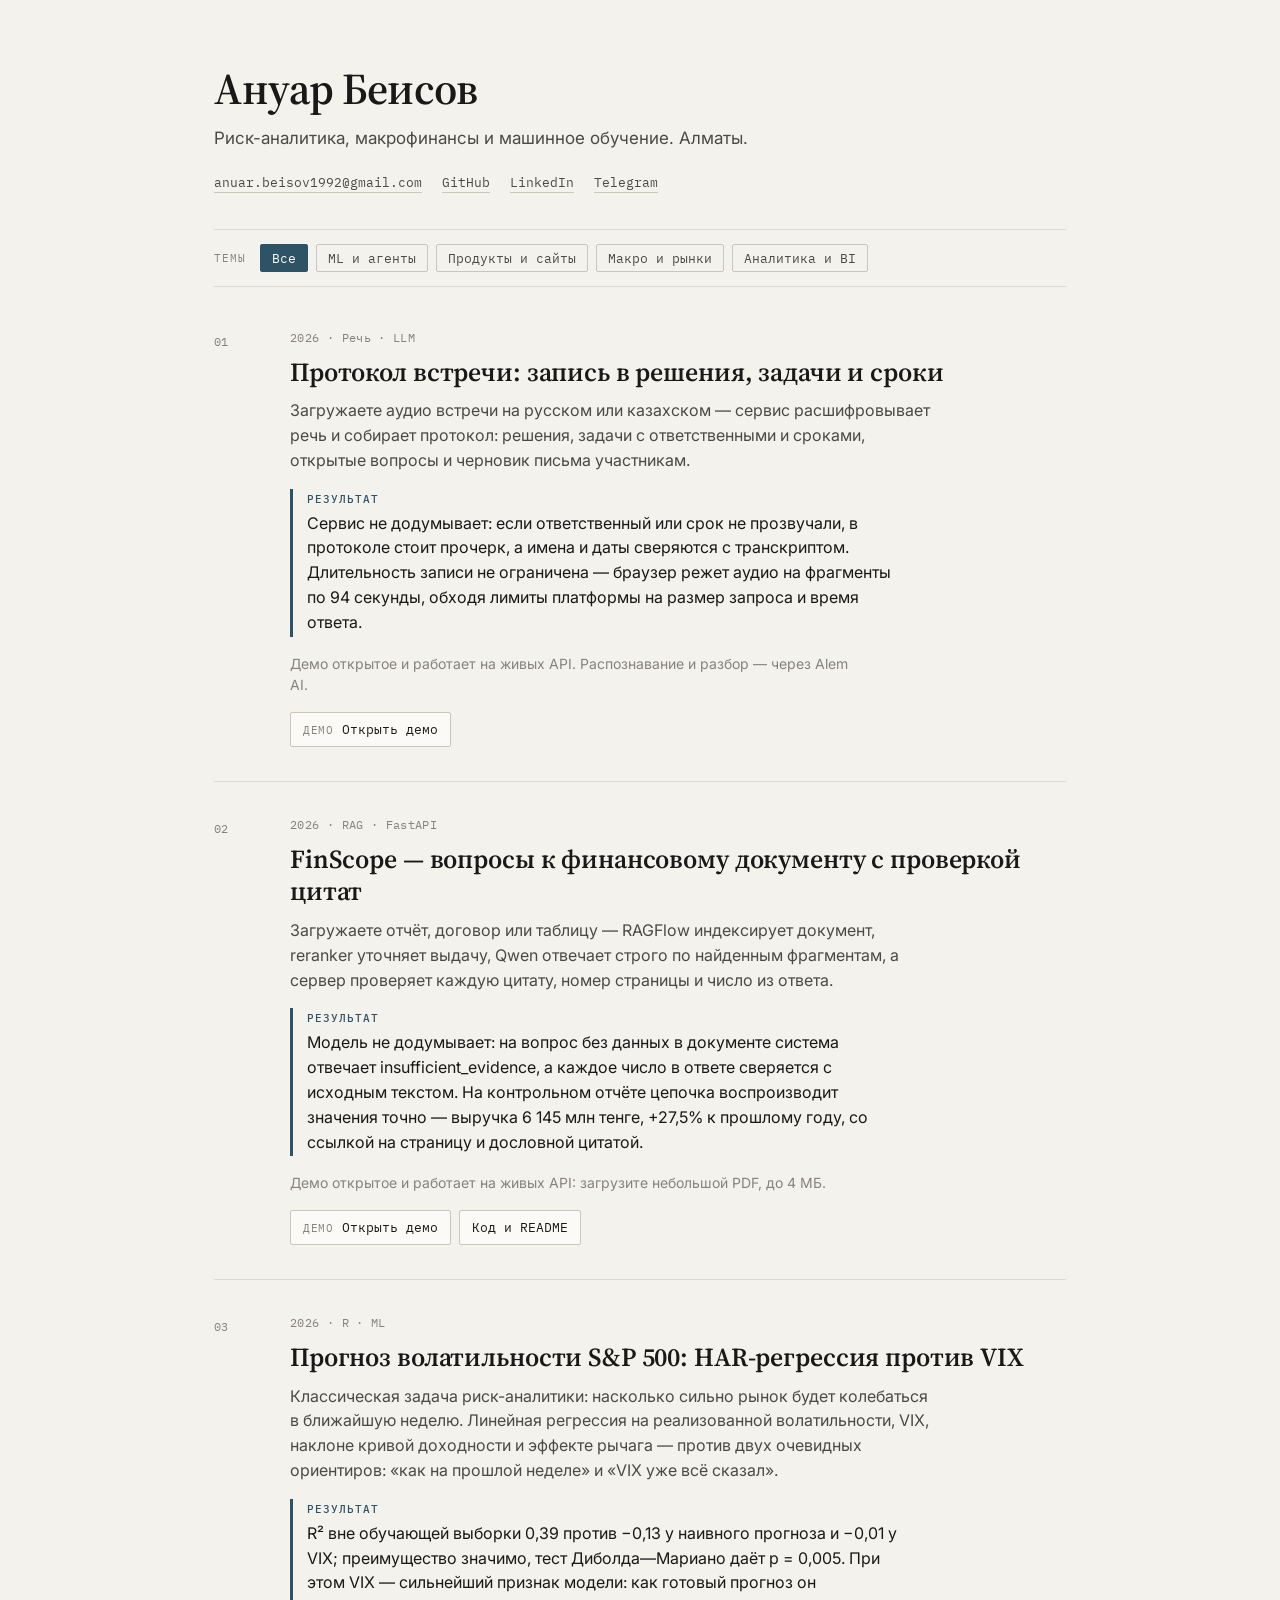
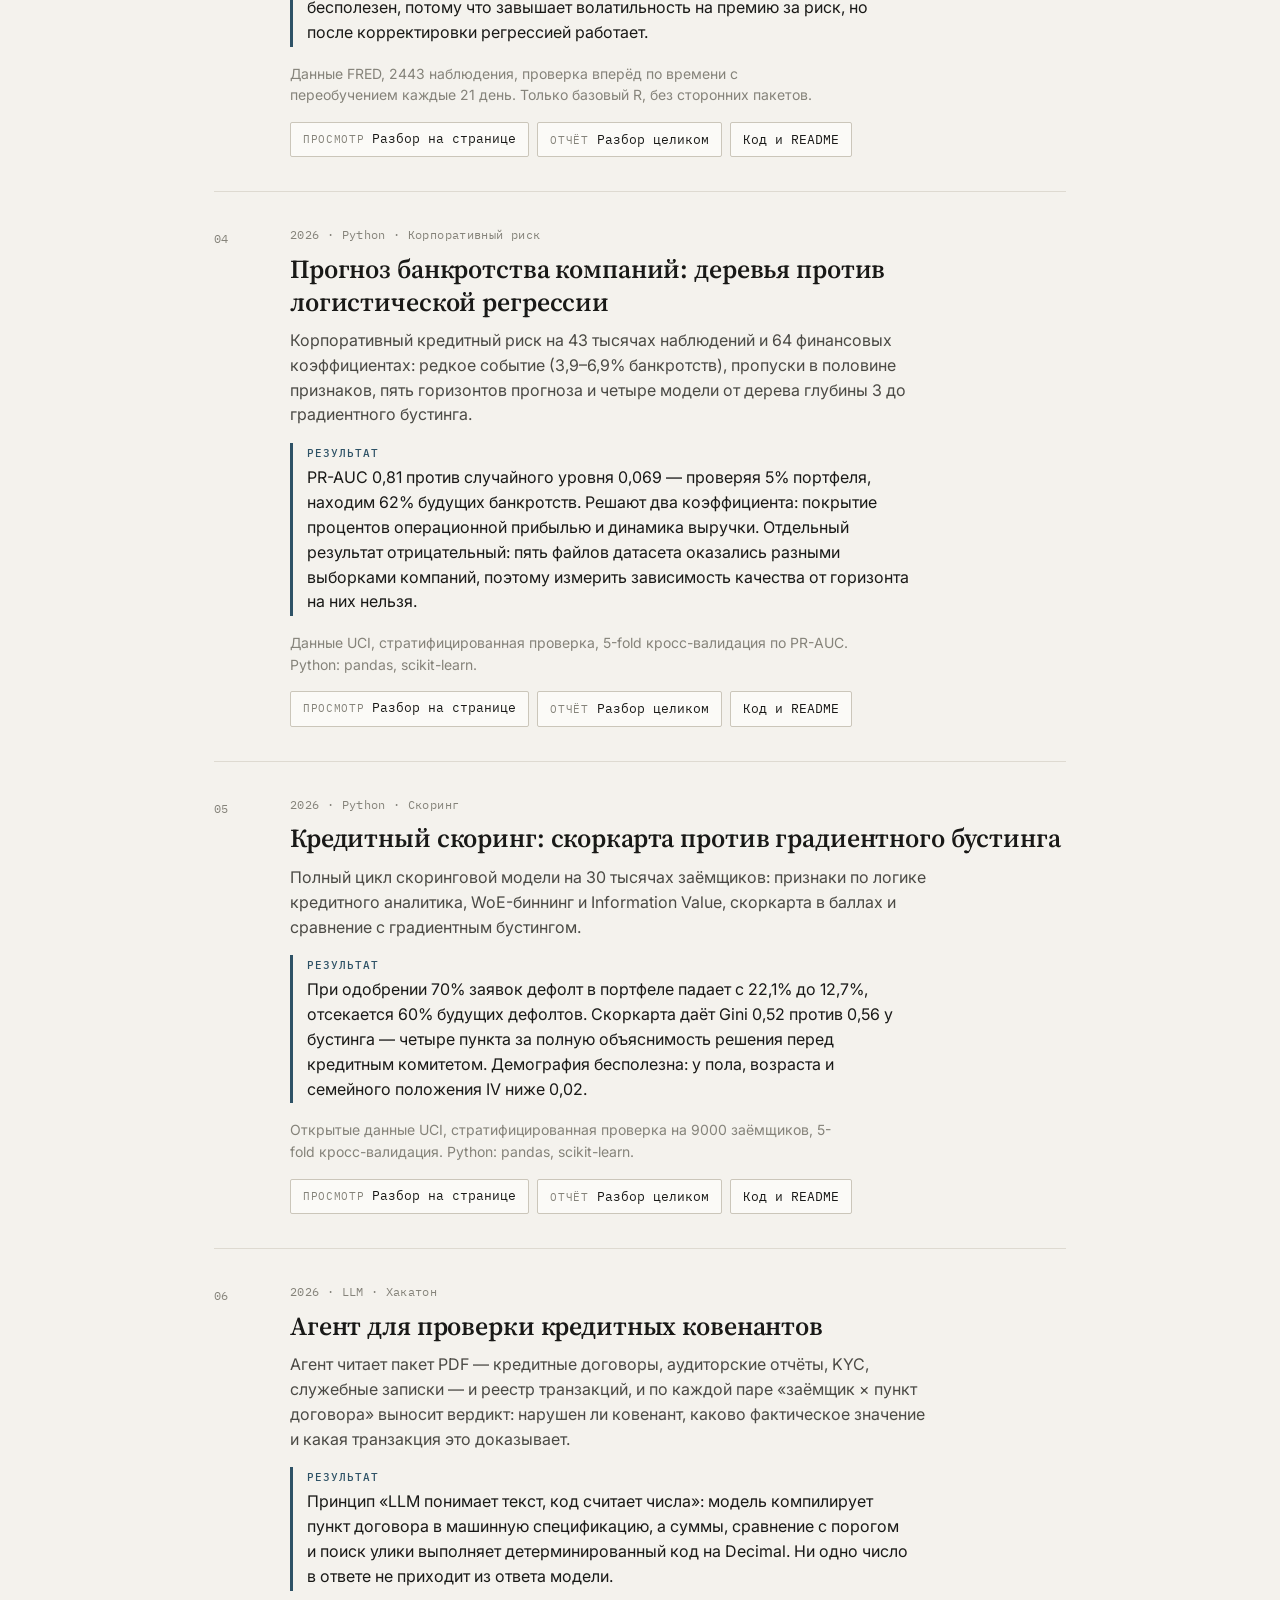
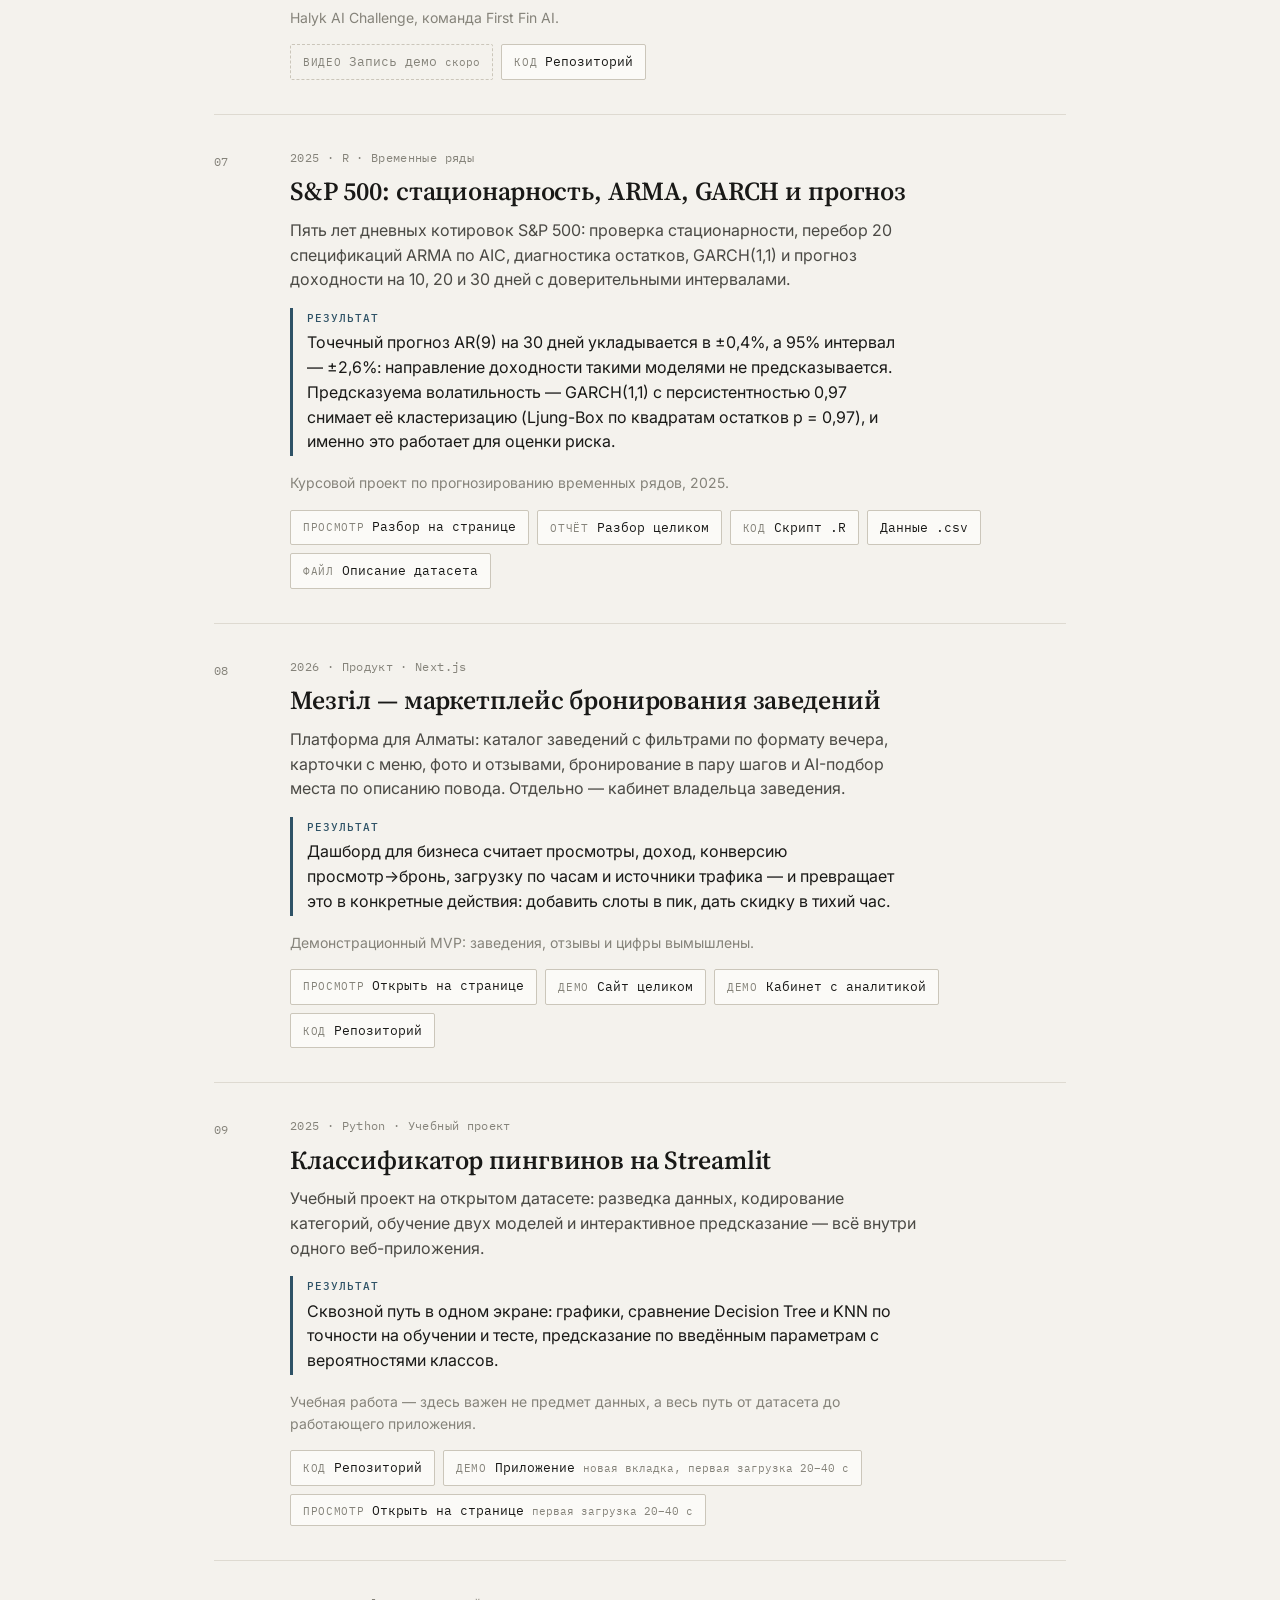
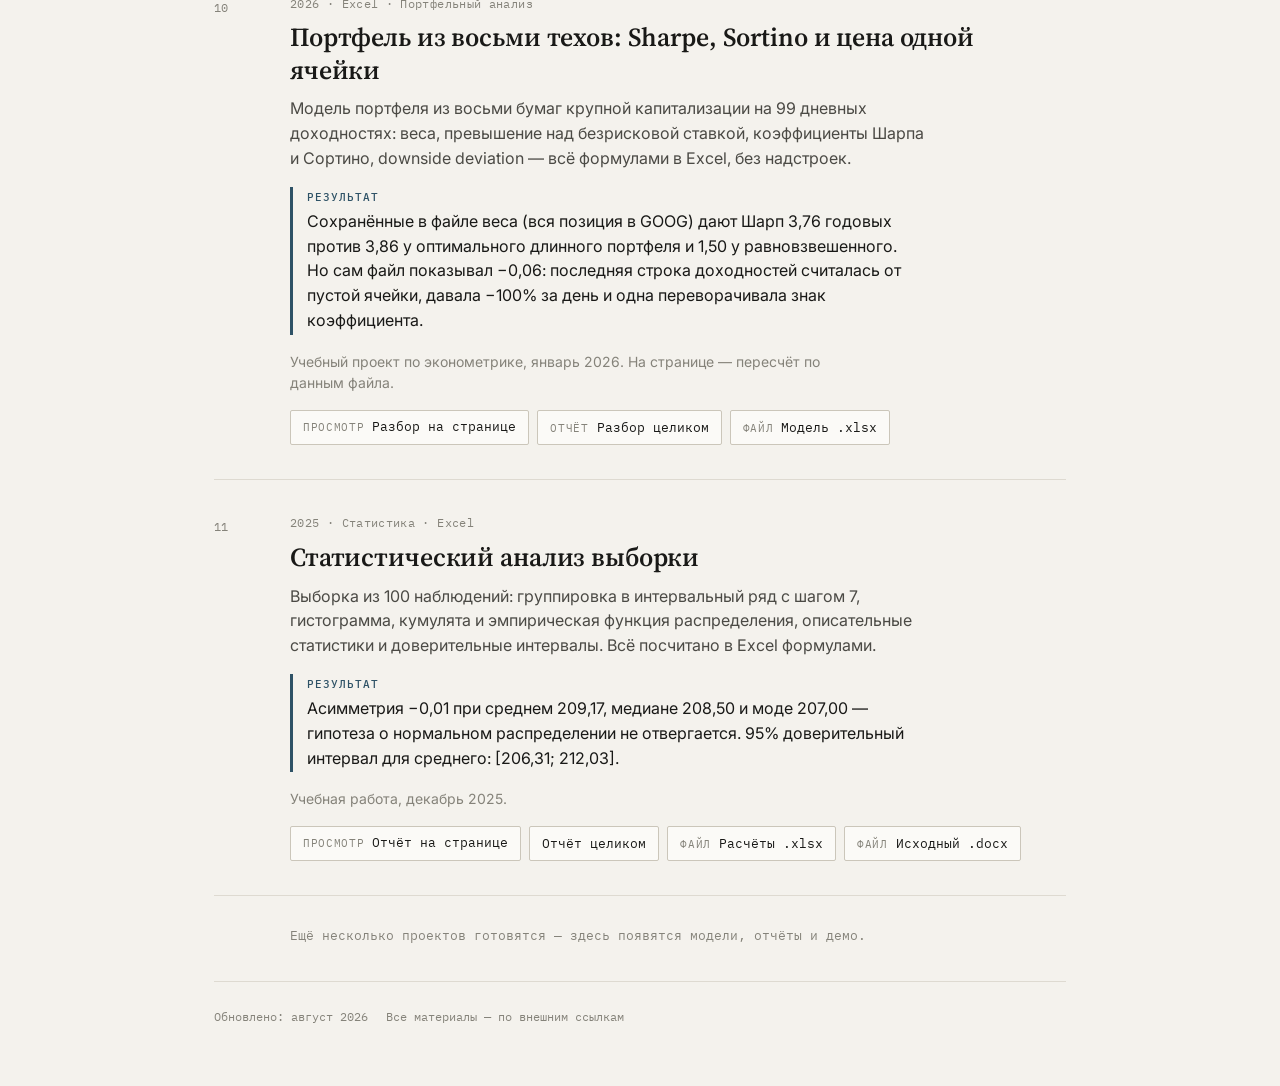
==== commit 9d9279bc: "Карточка: Протокол встречи — расшифровка и разбор записей Co-Authored-By: Claude Opus 5 <noreply@ant" ====
--- a/index.html
+++ b/index.html
@@ -370,6 +370,19 @@
 const PROJECTS = [
 
   {
+    title:   "Протокол встречи: запись в решения, задачи и сроки",
+    meta:    "2026 · Речь · LLM",
+    tags:    ["ML и агенты", "Продукты и сайты"],
+    tagline: "Загружаете аудио встречи на русском или казахском — сервис расшифровывает речь и собирает протокол: решения, задачи с ответственными и сроками, открытые вопросы и черновик письма участникам.",
+    result:  "Сервис не додумывает: если ответственный или срок не прозвучали, в протоколе стоит прочерк, а имена и даты сверяются с транскриптом. Длительность записи не ограничена — браузер режет аудио на фрагменты по 94 секунды, обходя лимиты платформы на размер запроса и время ответа.",
+    note:    "Демо открытое и работает на живых API. Распознавание и разбор — через Alem AI.",
+    cover:   "",
+    links: [
+      { kind: "demo", txt: "Открыть демо", url: "https://meeting-intelligence-nine-dusky.vercel.app/", hint: "" }
+    ]
+  }
+
+  ,{
     title:   "FinScope — вопросы к финансовому документу с проверкой цитат",
     meta:    "2026 · RAG · FastAPI",
     tags:    ["ML и агенты", "Продукты и сайты"],
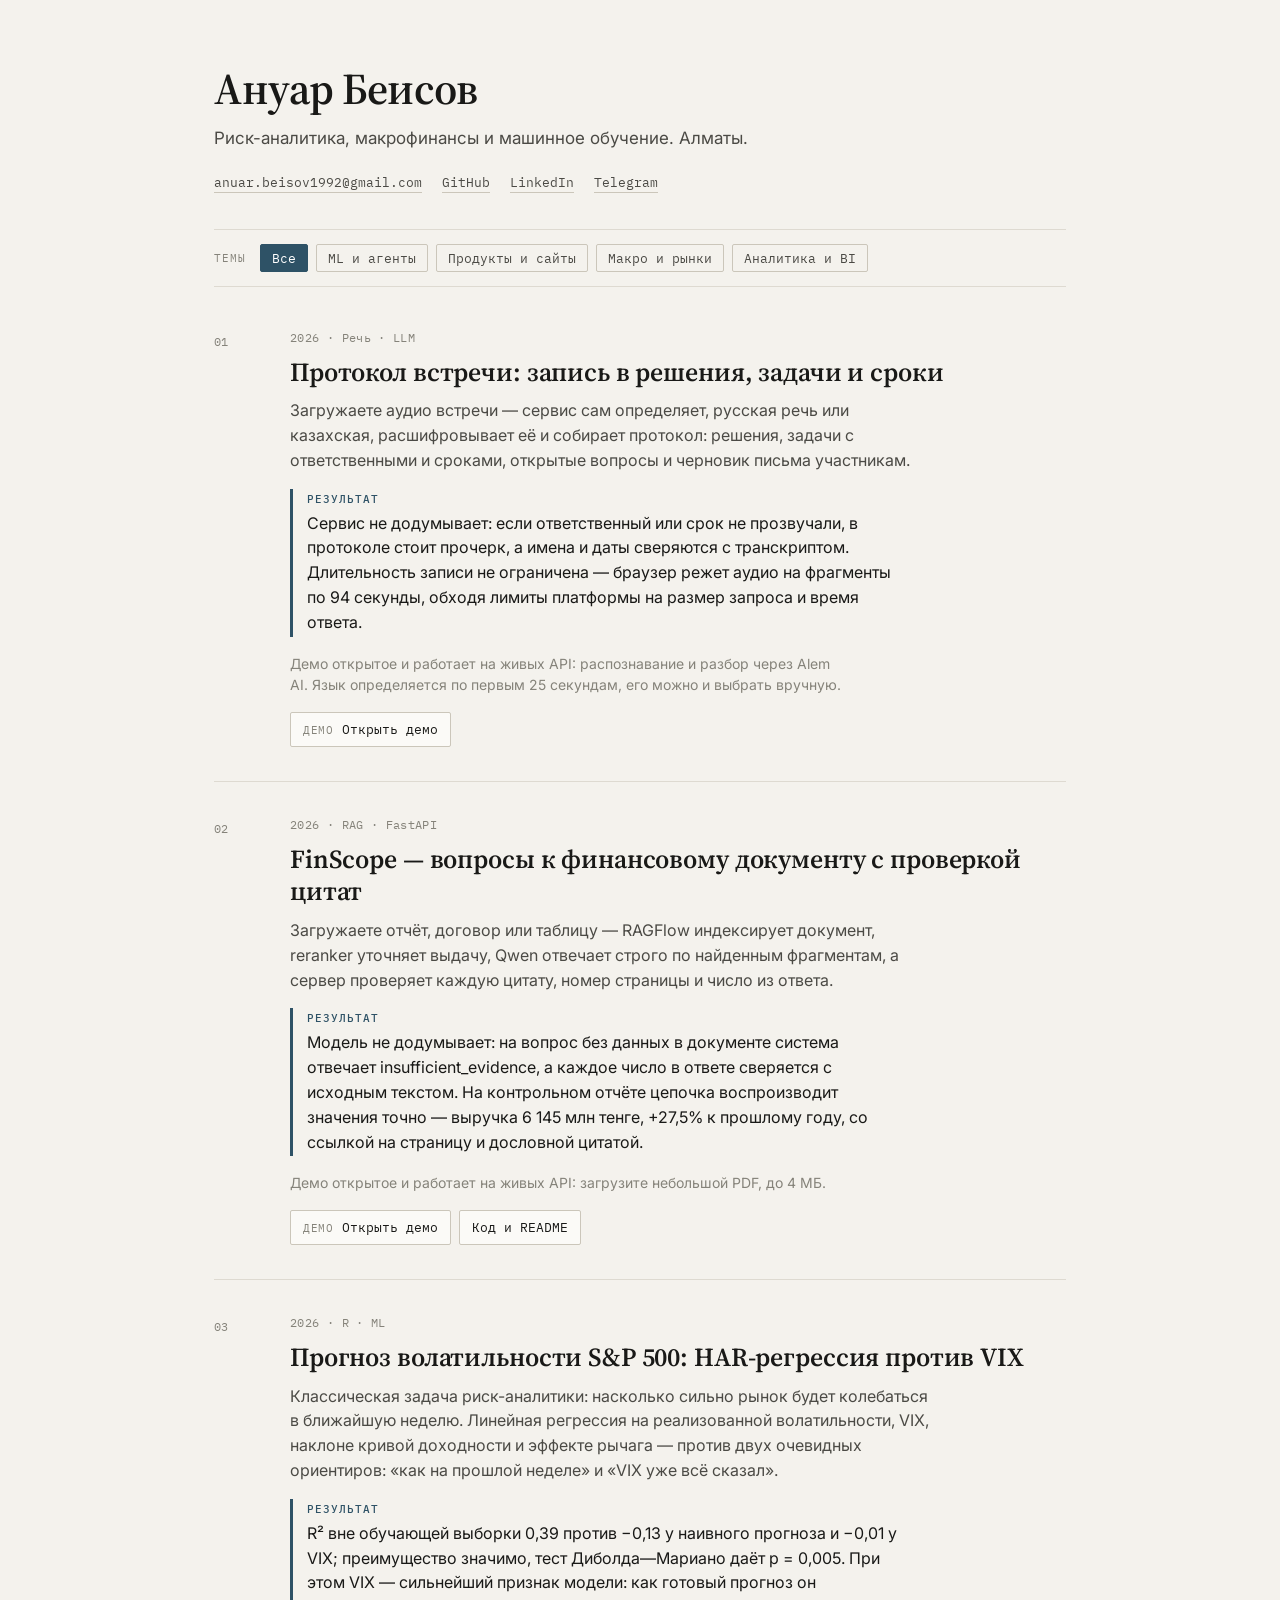
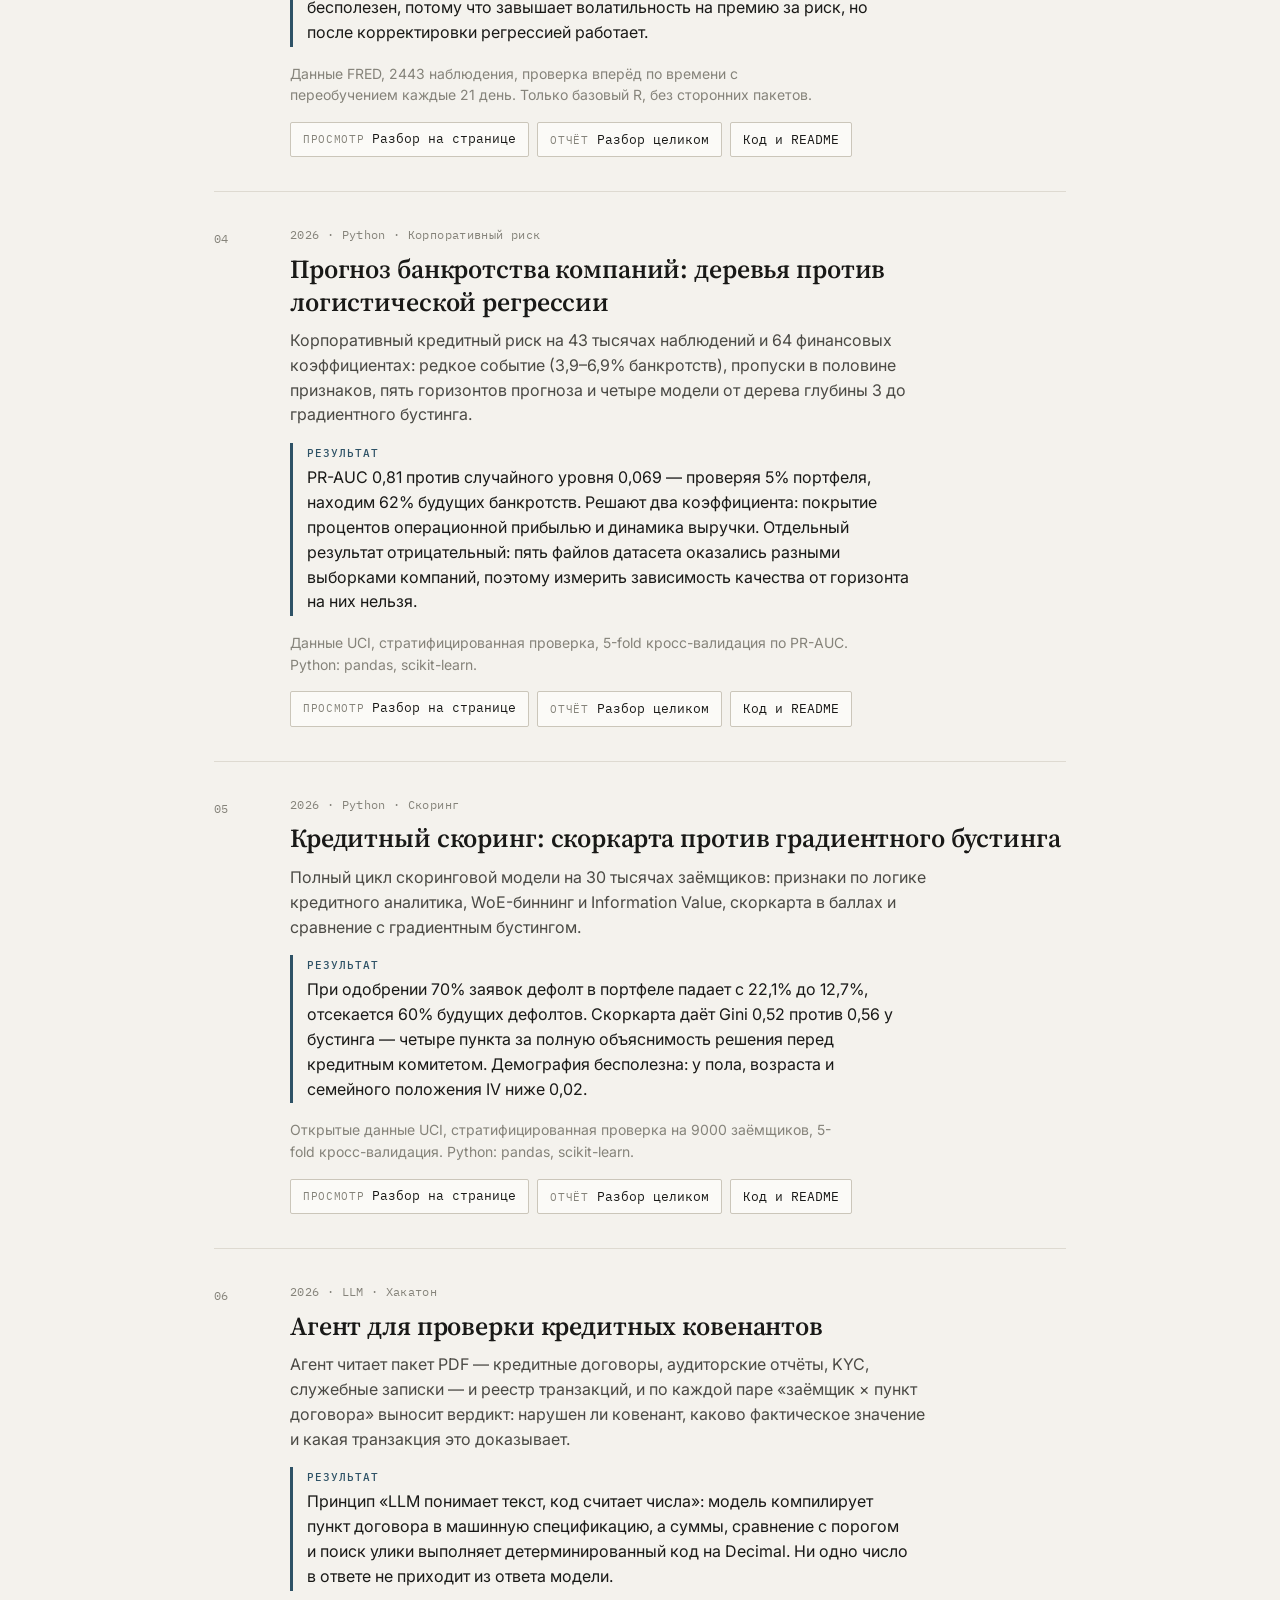
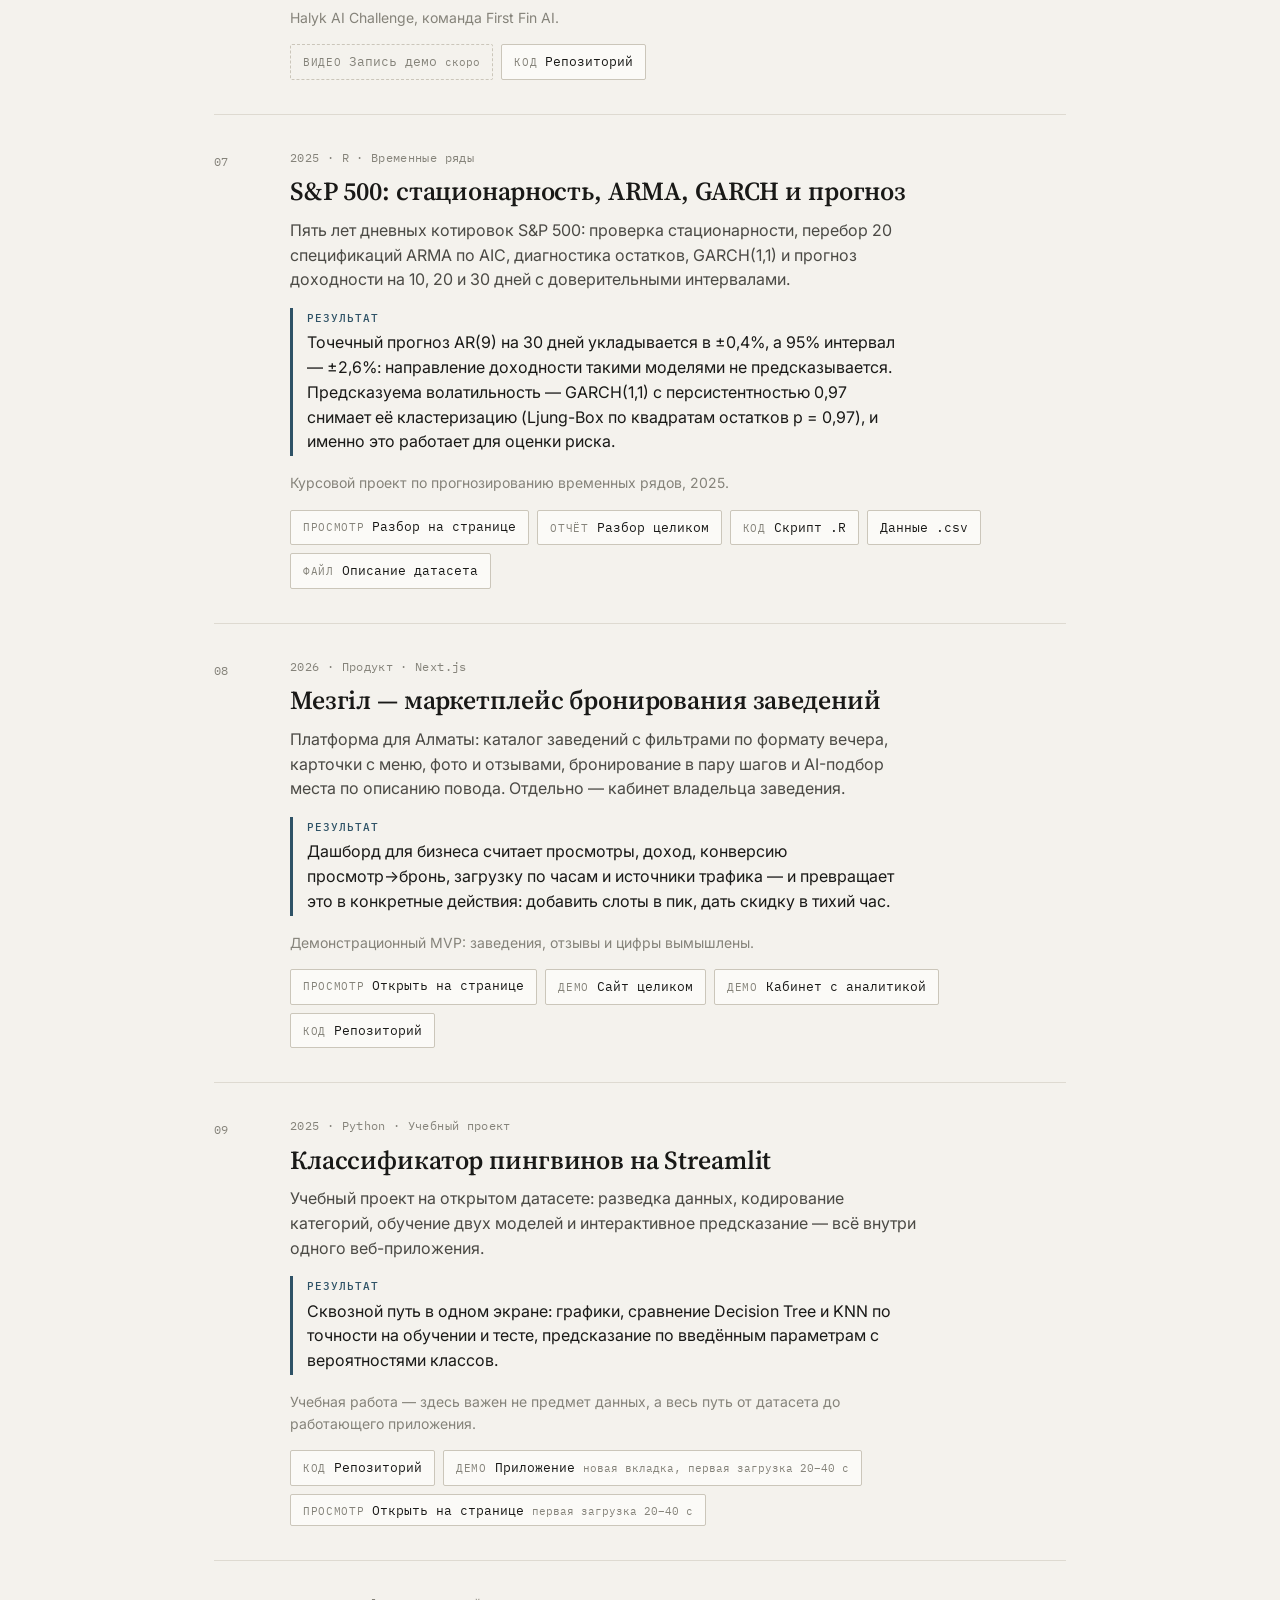
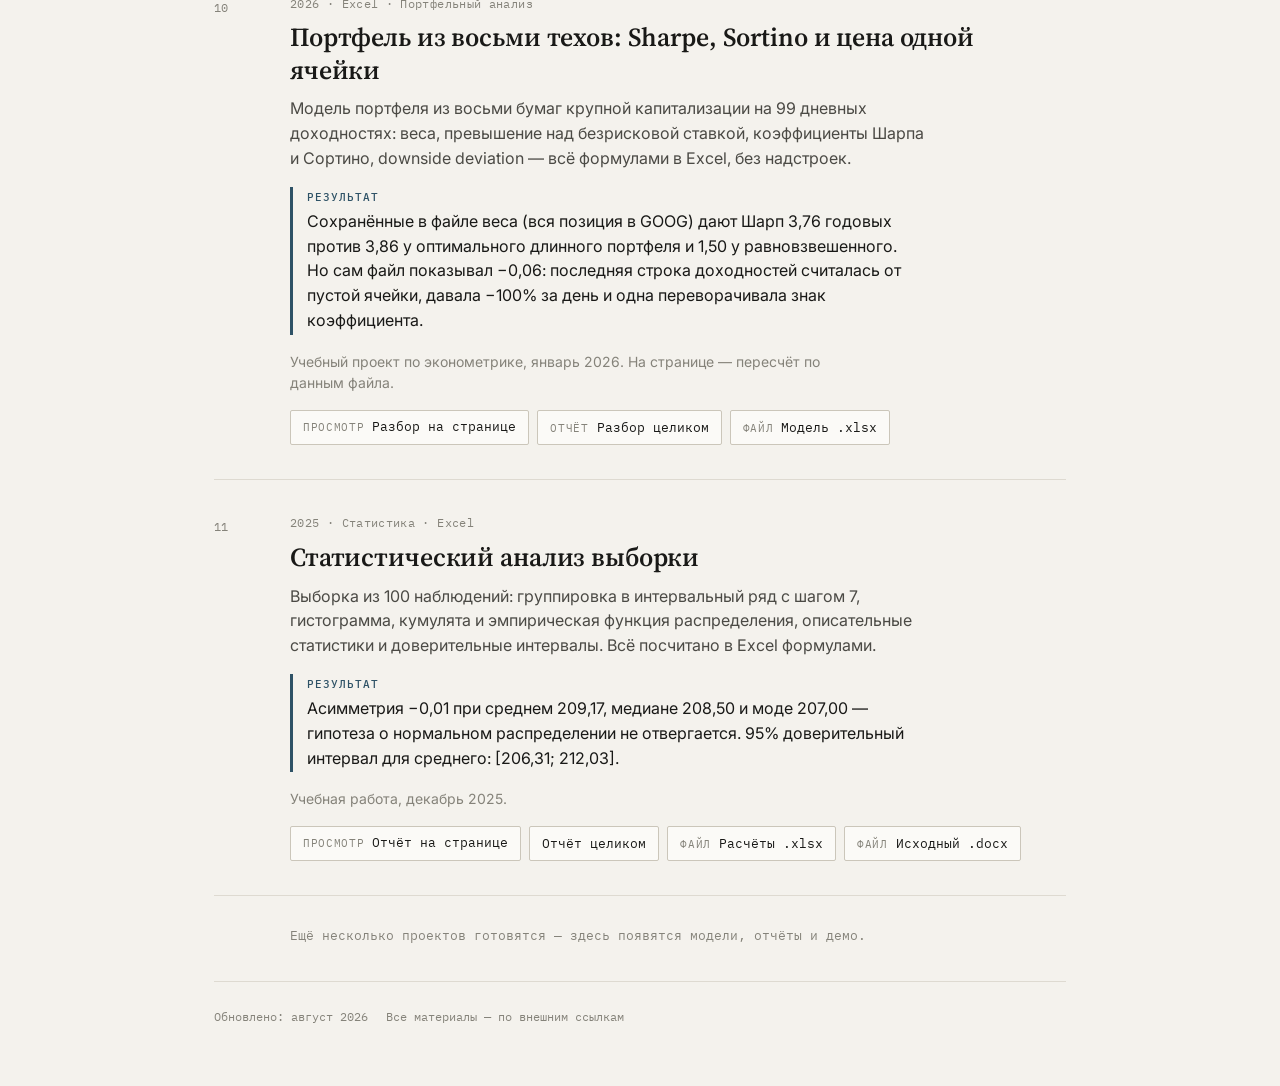
==== commit b07ddfbd: "Карточка протокола встречи: упомянуть автоопределение языка Co-Authored-By: Claude Opus 5 <noreply@a" ====
--- a/index.html
+++ b/index.html
@@ -373,9 +373,9 @@
     title:   "Протокол встречи: запись в решения, задачи и сроки",
     meta:    "2026 · Речь · LLM",
     tags:    ["ML и агенты", "Продукты и сайты"],
-    tagline: "Загружаете аудио встречи на русском или казахском — сервис расшифровывает речь и собирает протокол: решения, задачи с ответственными и сроками, открытые вопросы и черновик письма участникам.",
+    tagline: "Загружаете аудио встречи — сервис сам определяет, русская речь или казахская, расшифровывает её и собирает протокол: решения, задачи с ответственными и сроками, открытые вопросы и черновик письма участникам.",
     result:  "Сервис не додумывает: если ответственный или срок не прозвучали, в протоколе стоит прочерк, а имена и даты сверяются с транскриптом. Длительность записи не ограничена — браузер режет аудио на фрагменты по 94 секунды, обходя лимиты платформы на размер запроса и время ответа.",
-    note:    "Демо открытое и работает на живых API. Распознавание и разбор — через Alem AI.",
+    note:    "Демо открытое и работает на живых API: распознавание и разбор через Alem AI. Язык определяется по первым 25 секундам, его можно и выбрать вручную.",
     cover:   "",
     links: [
       { kind: "demo", txt: "Открыть демо", url: "https://meeting-intelligence-nine-dusky.vercel.app/", hint: "" }
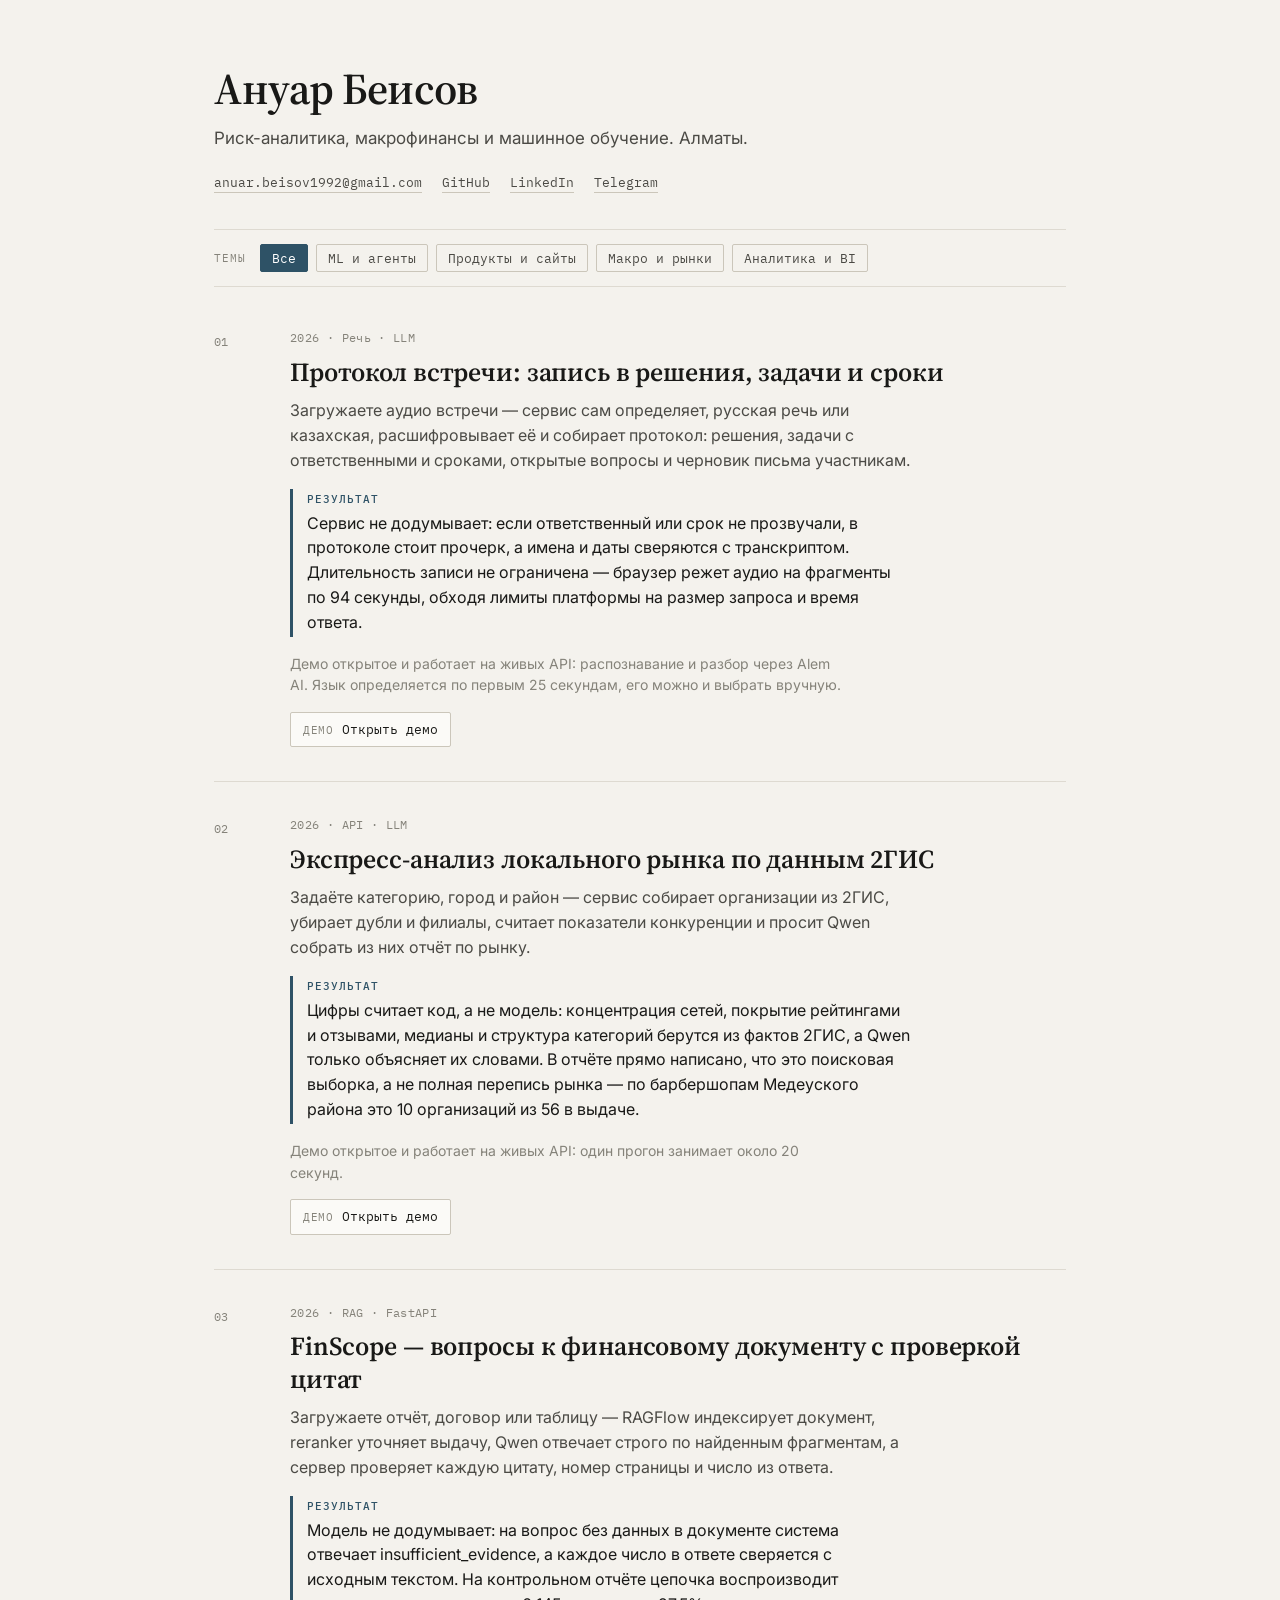
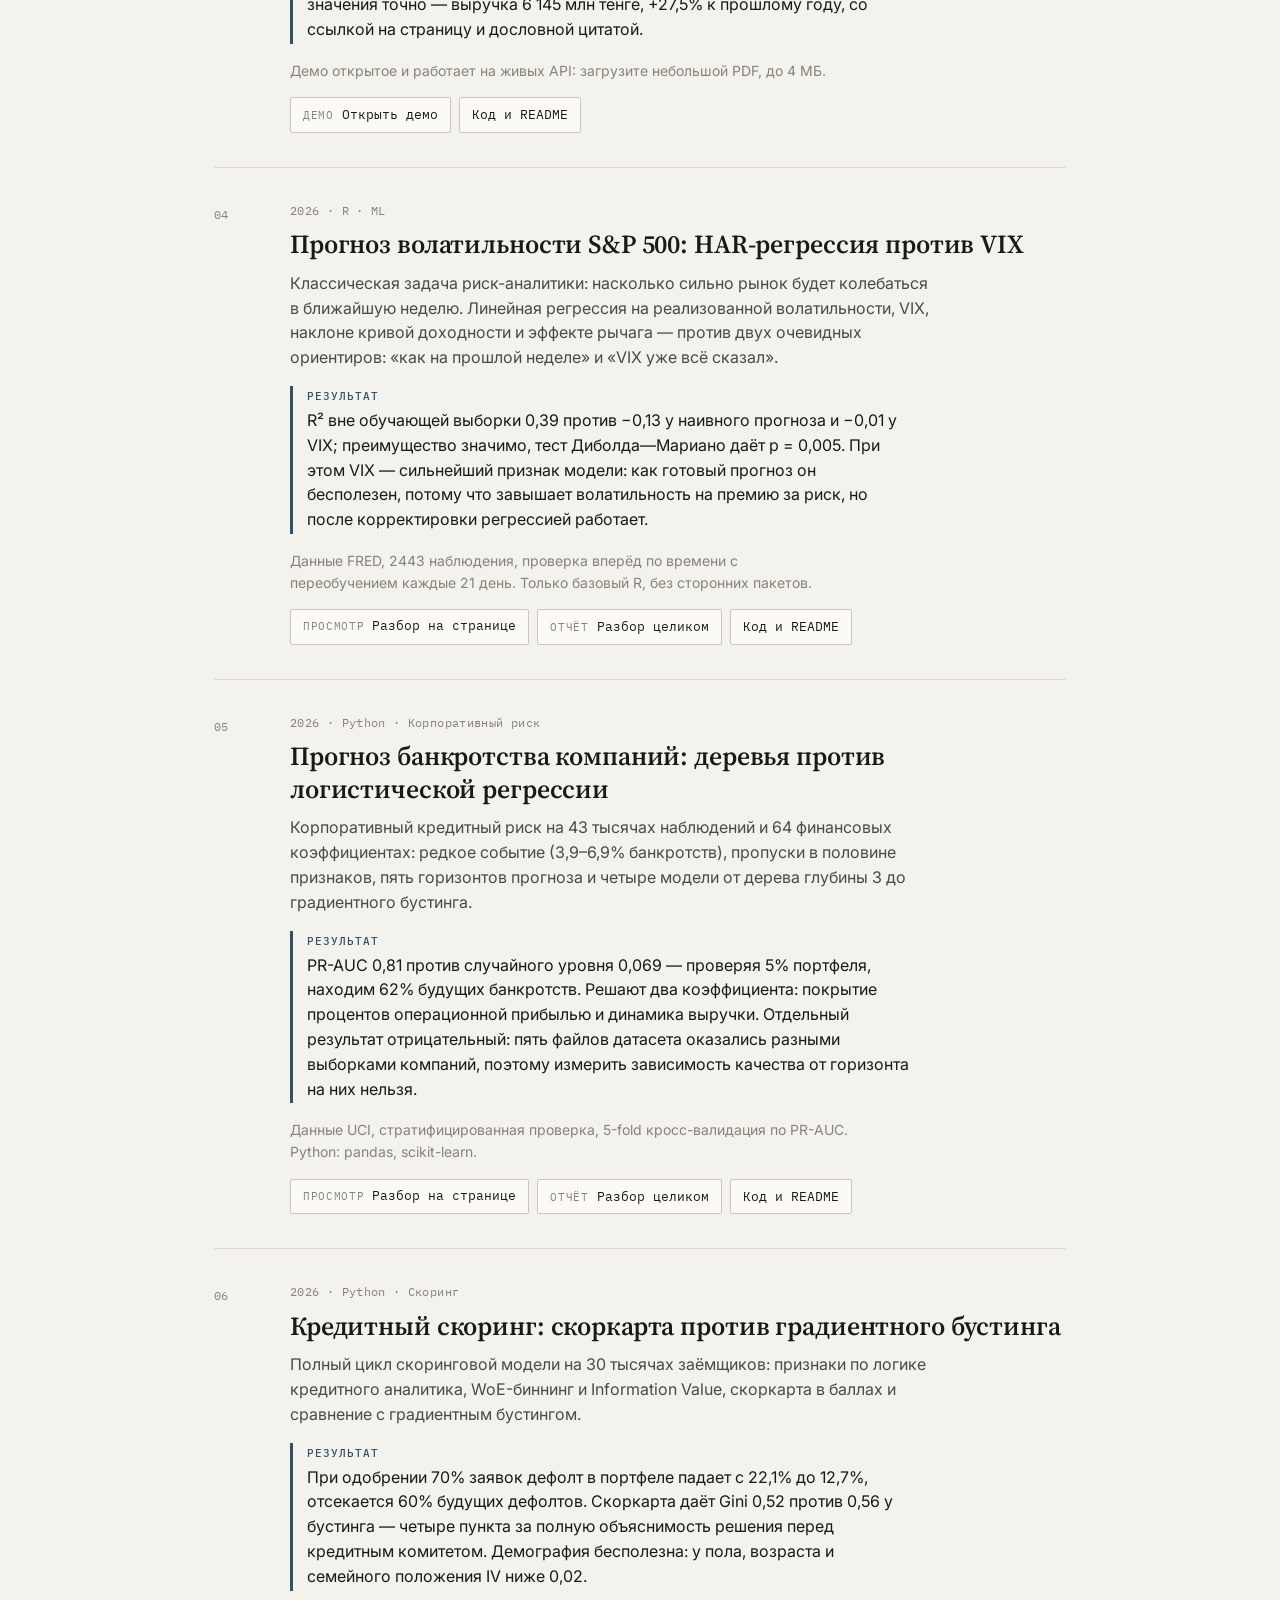
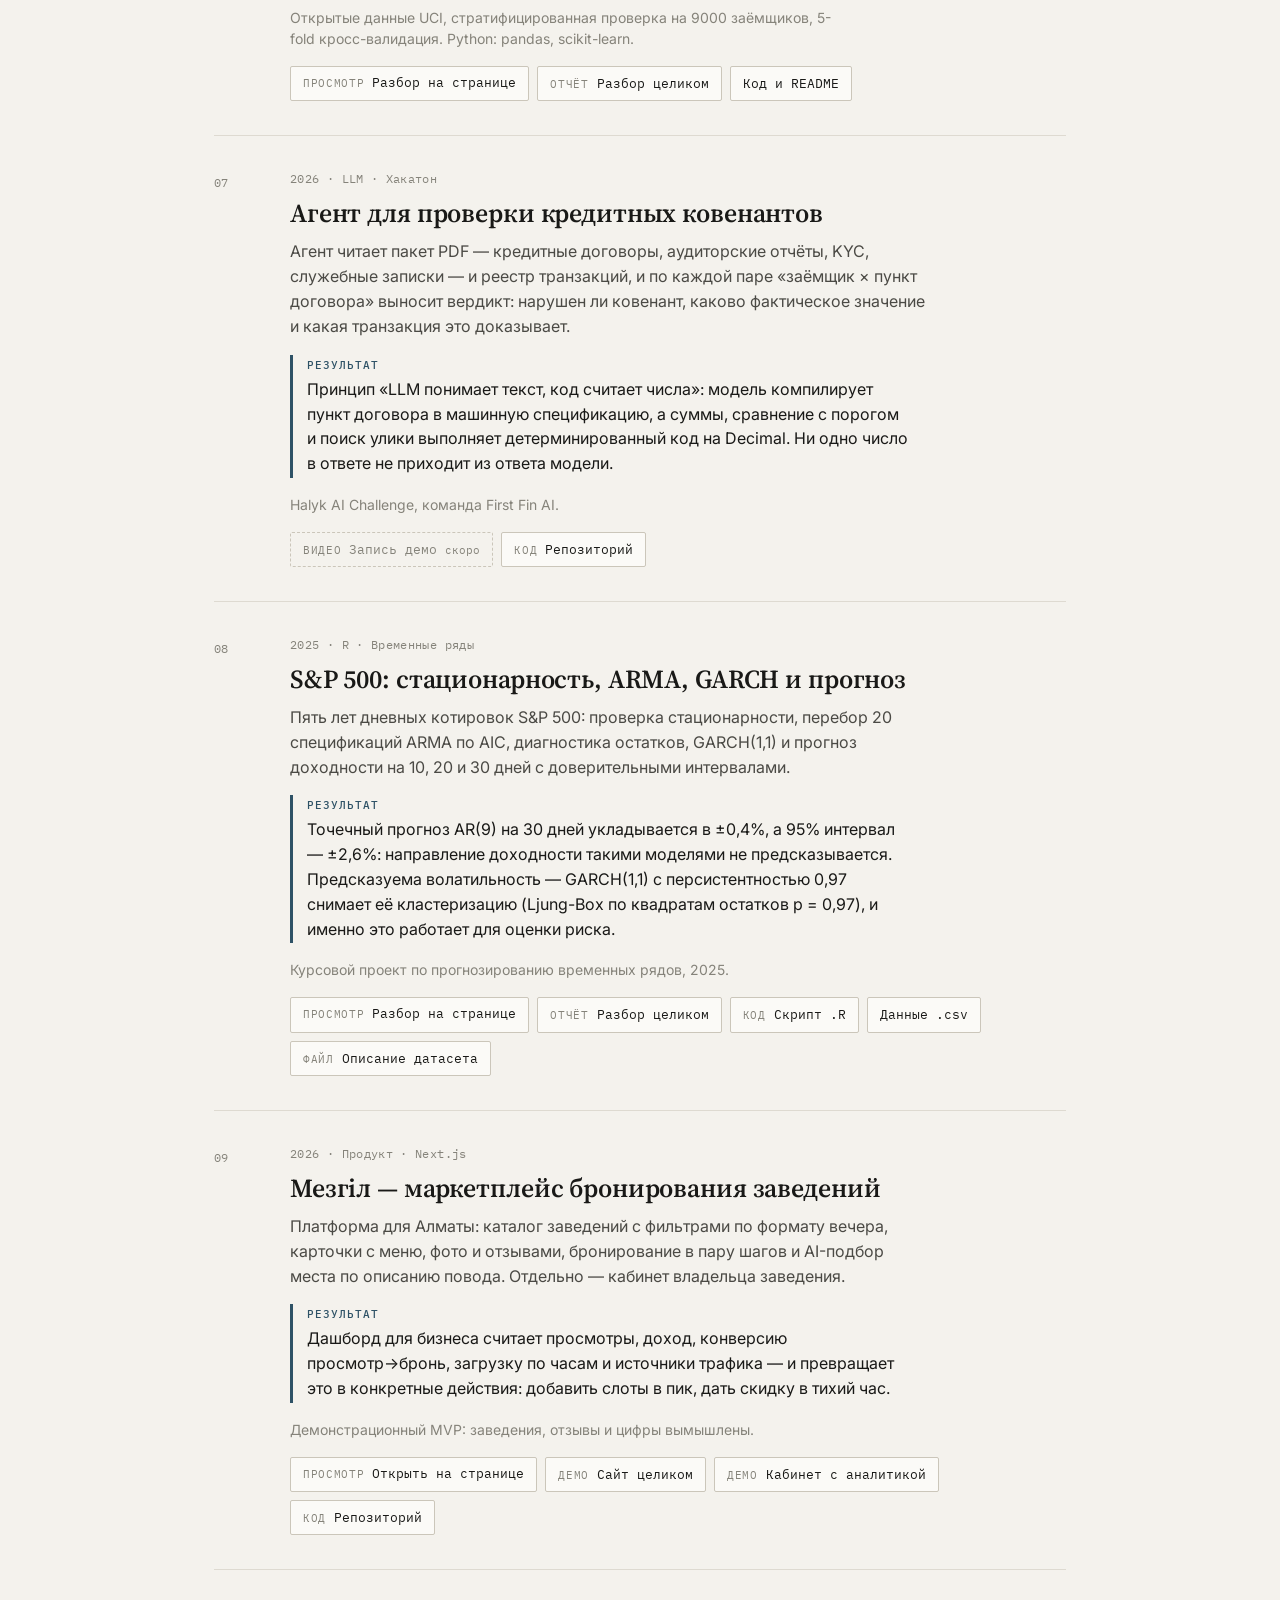
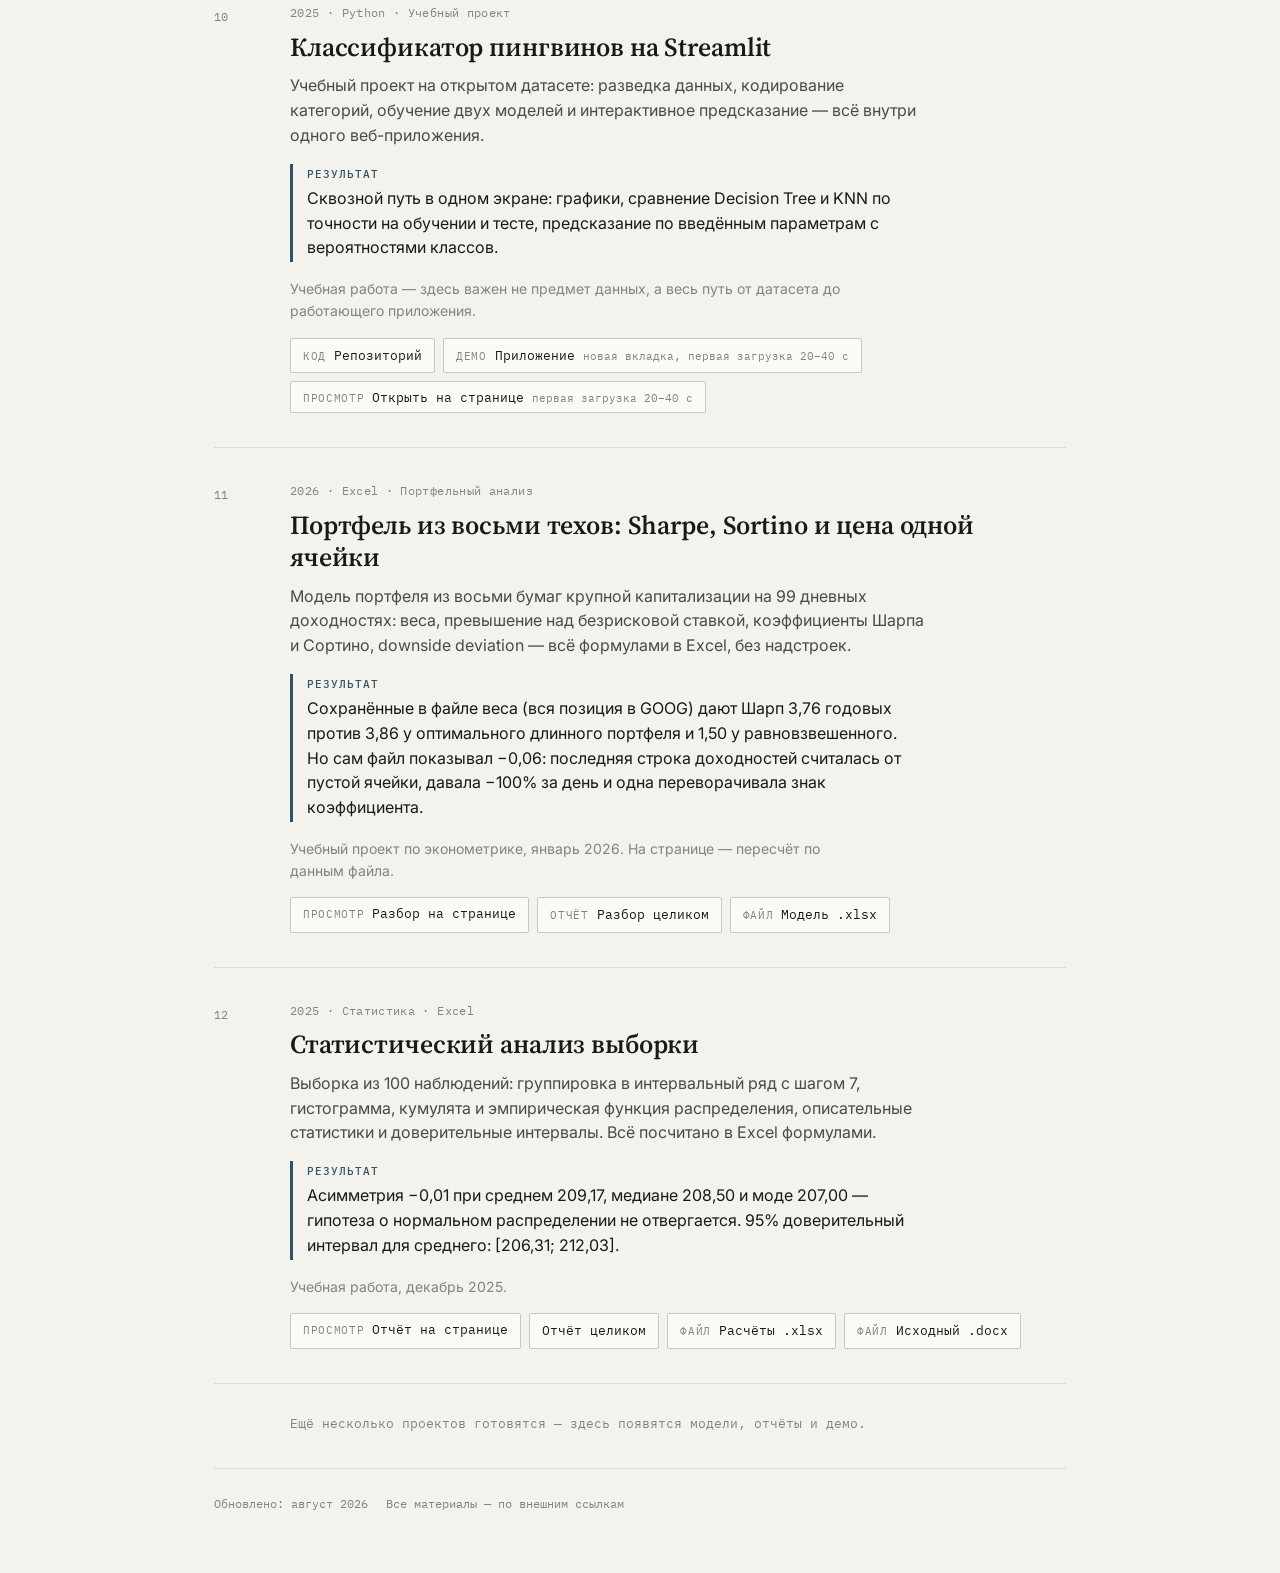
==== commit 4c30b6f1: "Карточка: экспресс-анализ локального рынка по данным 2ГИС Co-Authored-By: Claude Opus 5 <noreply@ant" ====
--- a/index.html
+++ b/index.html
@@ -379,6 +379,19 @@
     cover:   "",
     links: [
       { kind: "demo", txt: "Открыть демо", url: "https://meeting-intelligence-nine-dusky.vercel.app/", hint: "" }
+    ]
+  }
+
+  ,{
+    title:   "Экспресс-анализ локального рынка по данным 2ГИС",
+    meta:    "2026 · API · LLM",
+    tags:    ["ML и агенты", "Продукты и сайты"],
+    tagline: "Задаёте категорию, город и район — сервис собирает организации из 2ГИС, убирает дубли и филиалы, считает показатели конкуренции и просит Qwen собрать из них отчёт по рынку.",
+    result:  "Цифры считает код, а не модель: концентрация сетей, покрытие рейтингами и отзывами, медианы и структура категорий берутся из фактов 2ГИС, а Qwen только объясняет их словами. В отчёте прямо написано, что это поисковая выборка, а не полная перепись рынка — по барбершопам Медеуского района это 10 организаций из 56 в выдаче.",
+    note:    "Демо открытое и работает на живых API: один прогон занимает около 20 секунд.",
+    cover:   "",
+    links: [
+      { kind: "demo", txt: "Открыть демо", url: "https://local-market-analyst.vercel.app/", hint: "" }
     ]
   }
 
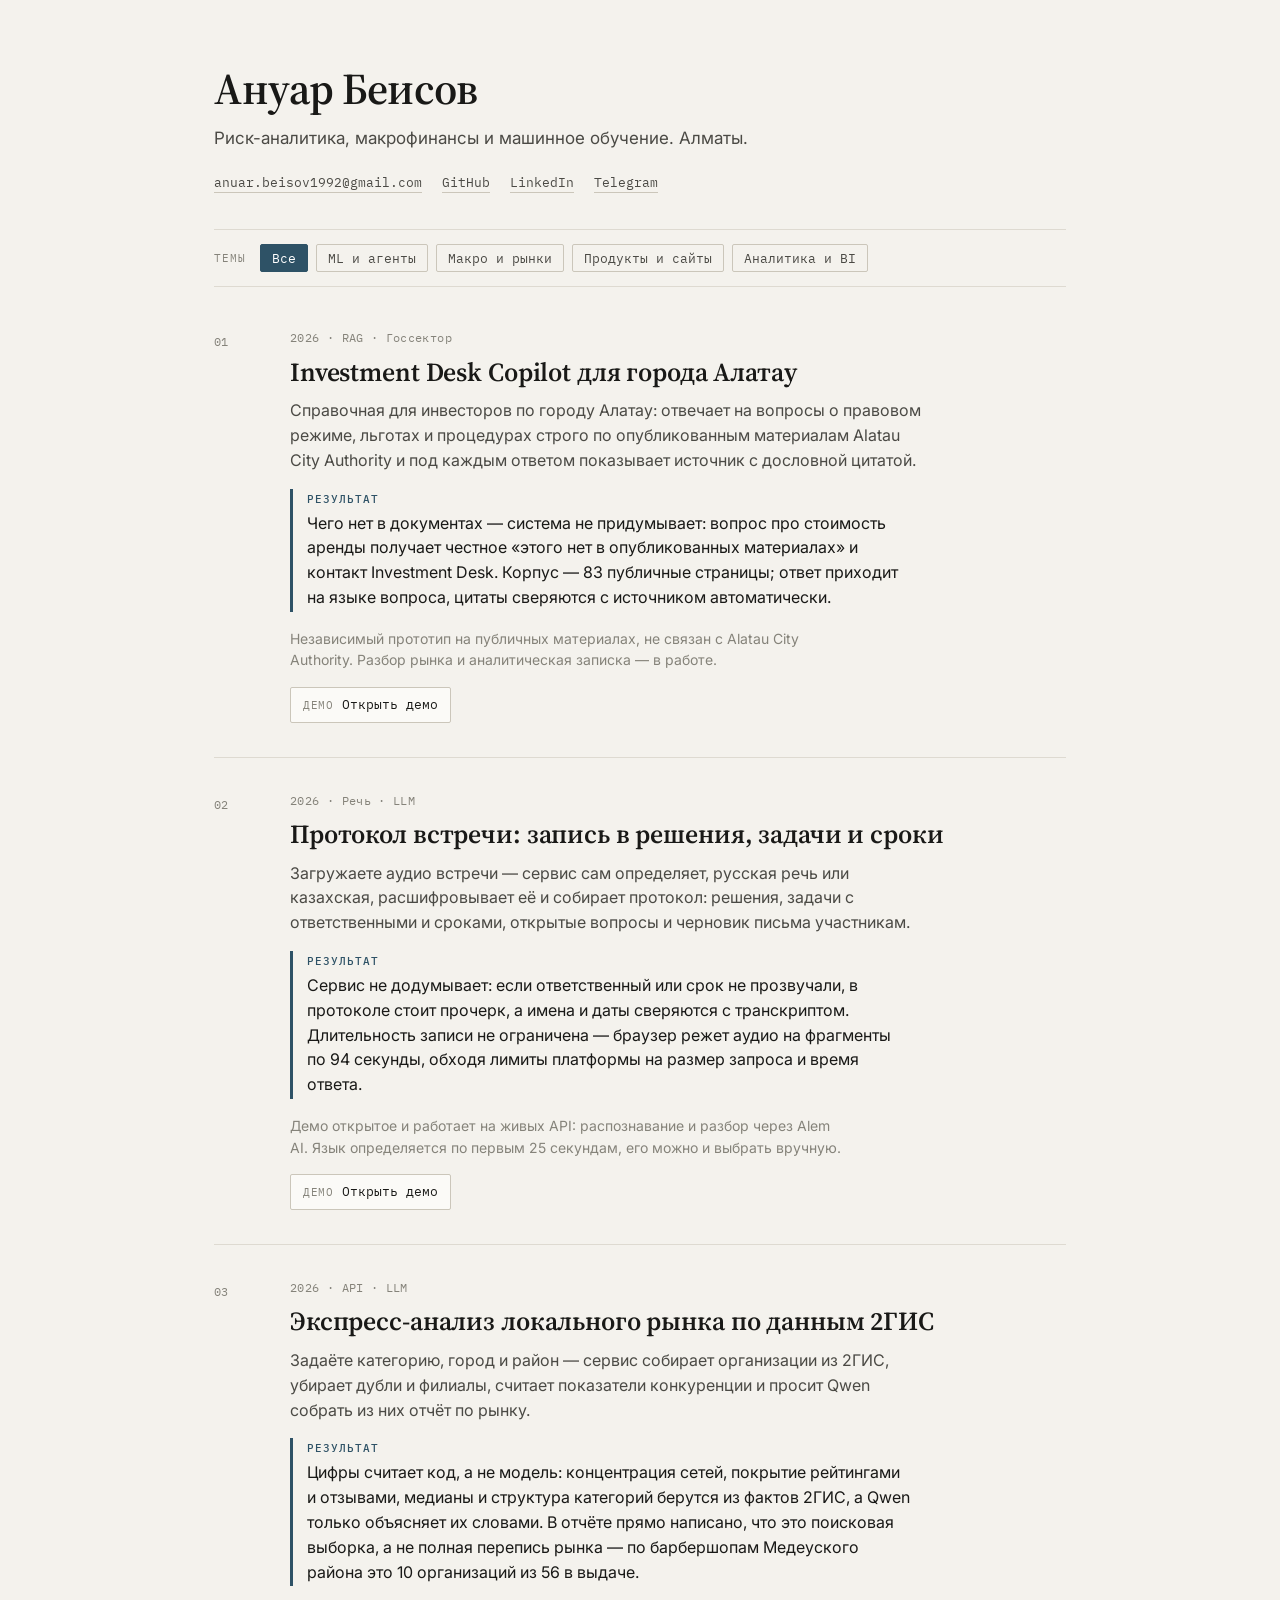
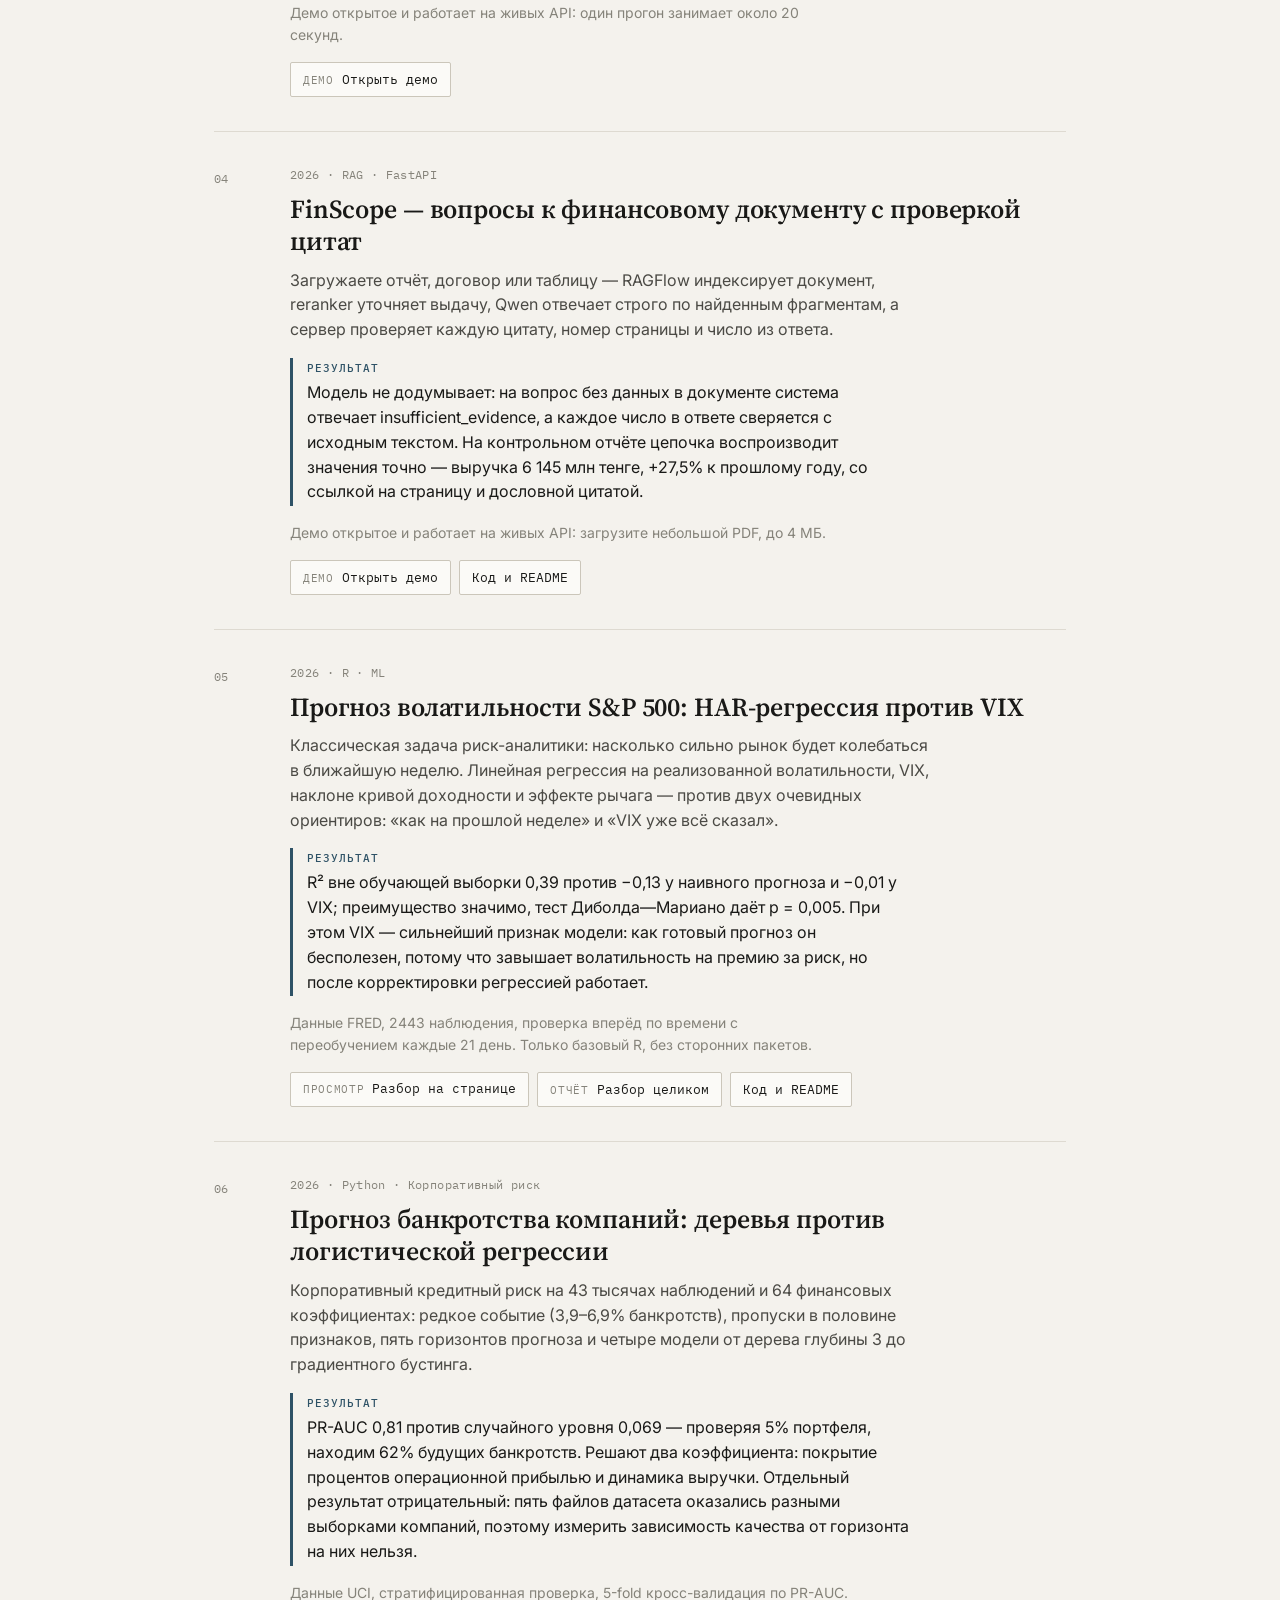
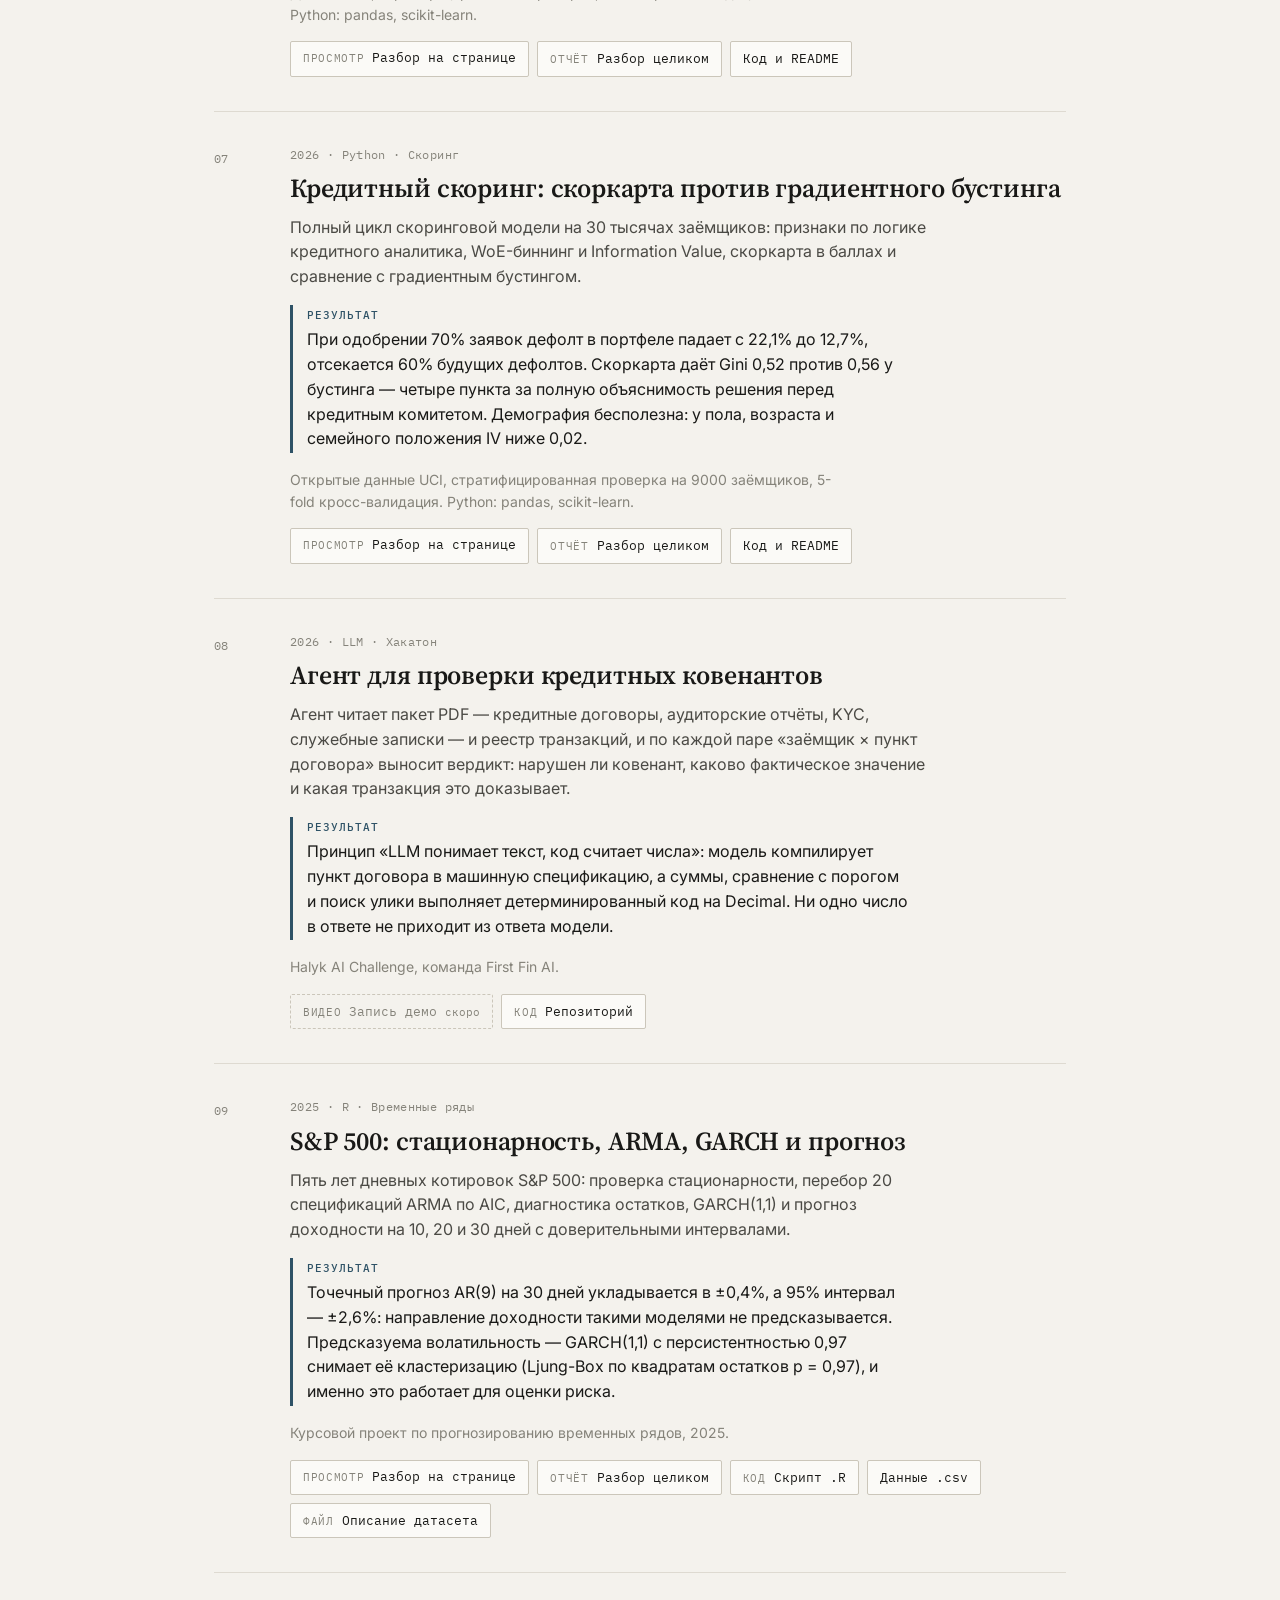
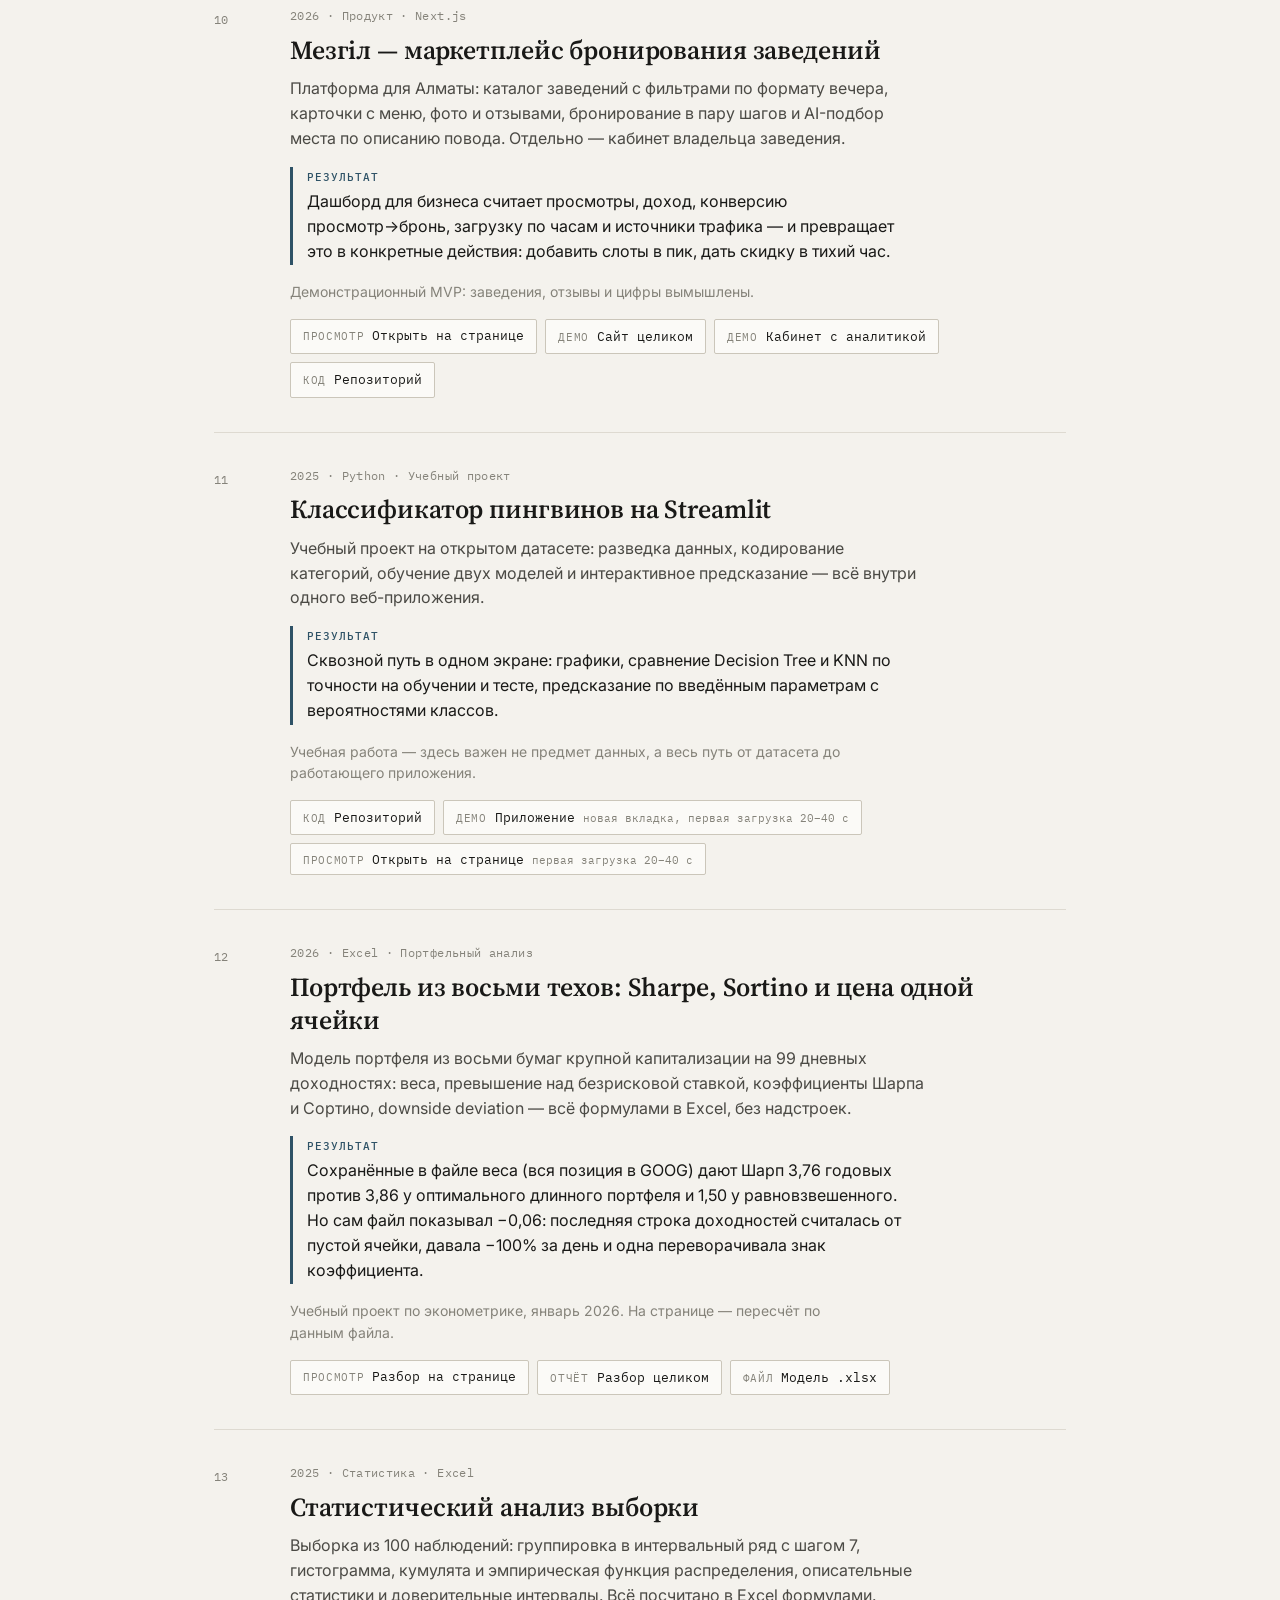
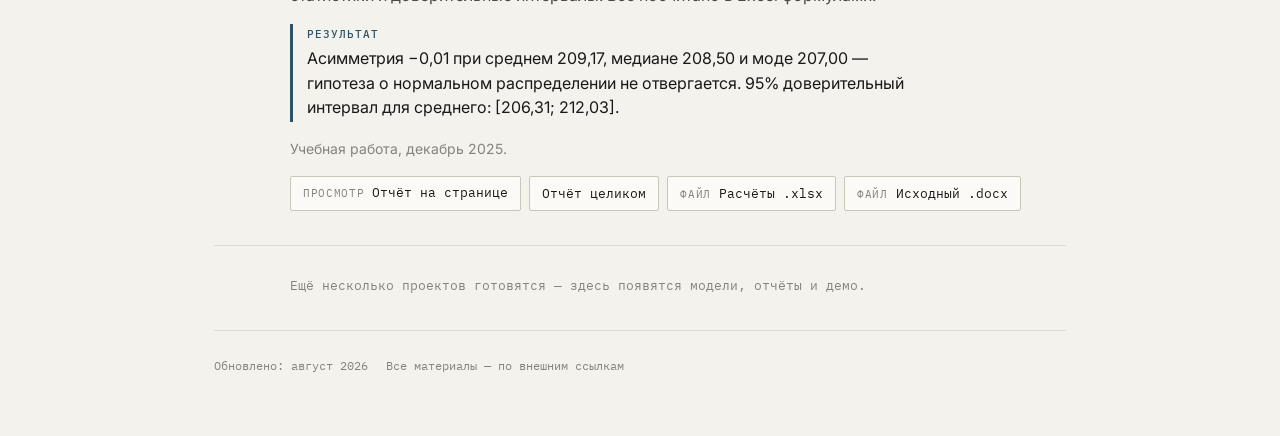
==== commit c14ae0f3: "Карточка: Investment Desk Copilot для города Алатау Co-Authored-By: Claude Opus 5 <noreply@anthropic" ====
--- a/index.html
+++ b/index.html
@@ -370,6 +370,19 @@
 const PROJECTS = [
 
   {
+    title:   "Investment Desk Copilot для города Алатау",
+    meta:    "2026 · RAG · Госсектор",
+    tags:    ["ML и агенты", "Макро и рынки"],
+    tagline: "Справочная для инвесторов по городу Алатау: отвечает на вопросы о правовом режиме, льготах и процедурах строго по опубликованным материалам Alatau City Authority и под каждым ответом показывает источник с дословной цитатой.",
+    result:  "Чего нет в документах — система не придумывает: вопрос про стоимость аренды получает честное «этого нет в опубликованных материалах» и контакт Investment Desk. Корпус — 83 публичные страницы; ответ приходит на языке вопроса, цитаты сверяются с источником автоматически.",
+    note:    "Независимый прототип на публичных материалах, не связан с Alatau City Authority. Разбор рынка и аналитическая записка — в работе.",
+    cover:   "",
+    links: [
+      { kind: "demo", txt: "Открыть демо", url: "https://alatau-investment-desk.vercel.app/", hint: "" }
+    ]
+  }
+
+  ,{
     title:   "Протокол встречи: запись в решения, задачи и сроки",
     meta:    "2026 · Речь · LLM",
     tags:    ["ML и агенты", "Продукты и сайты"],
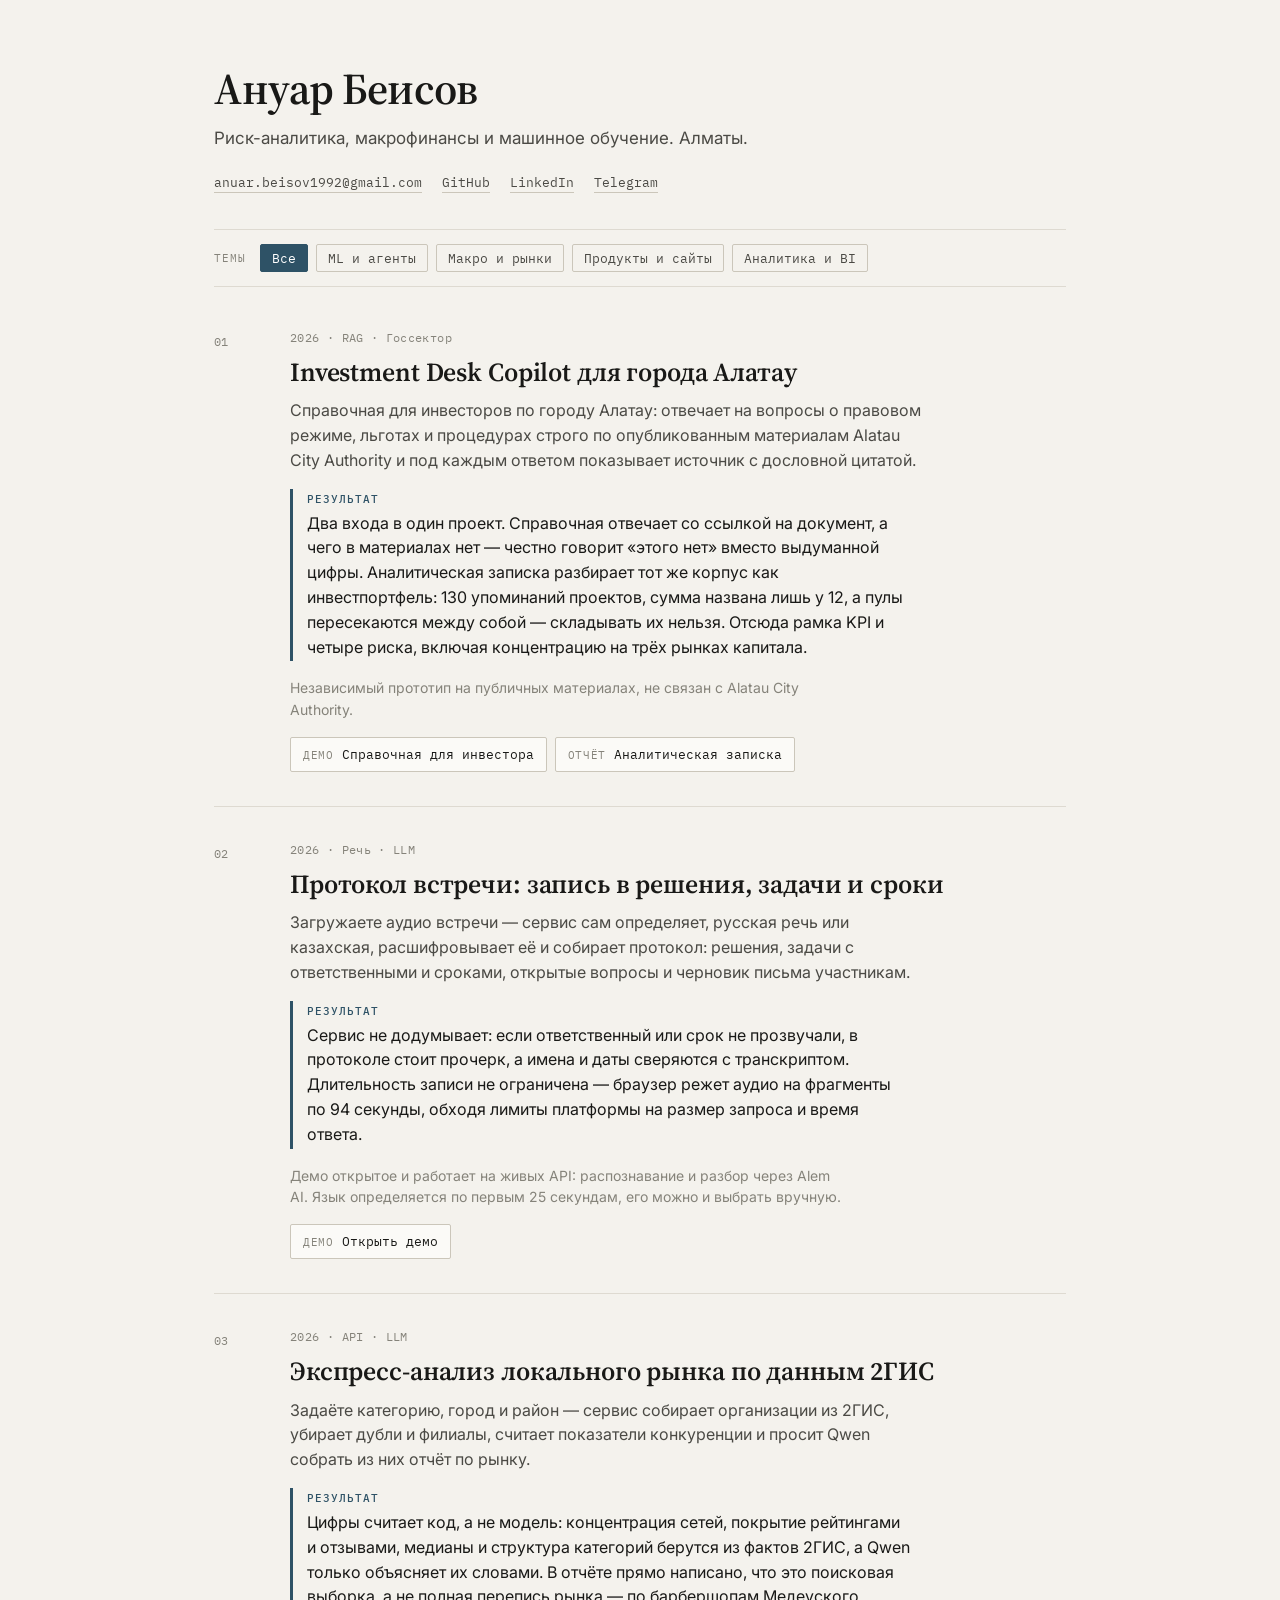
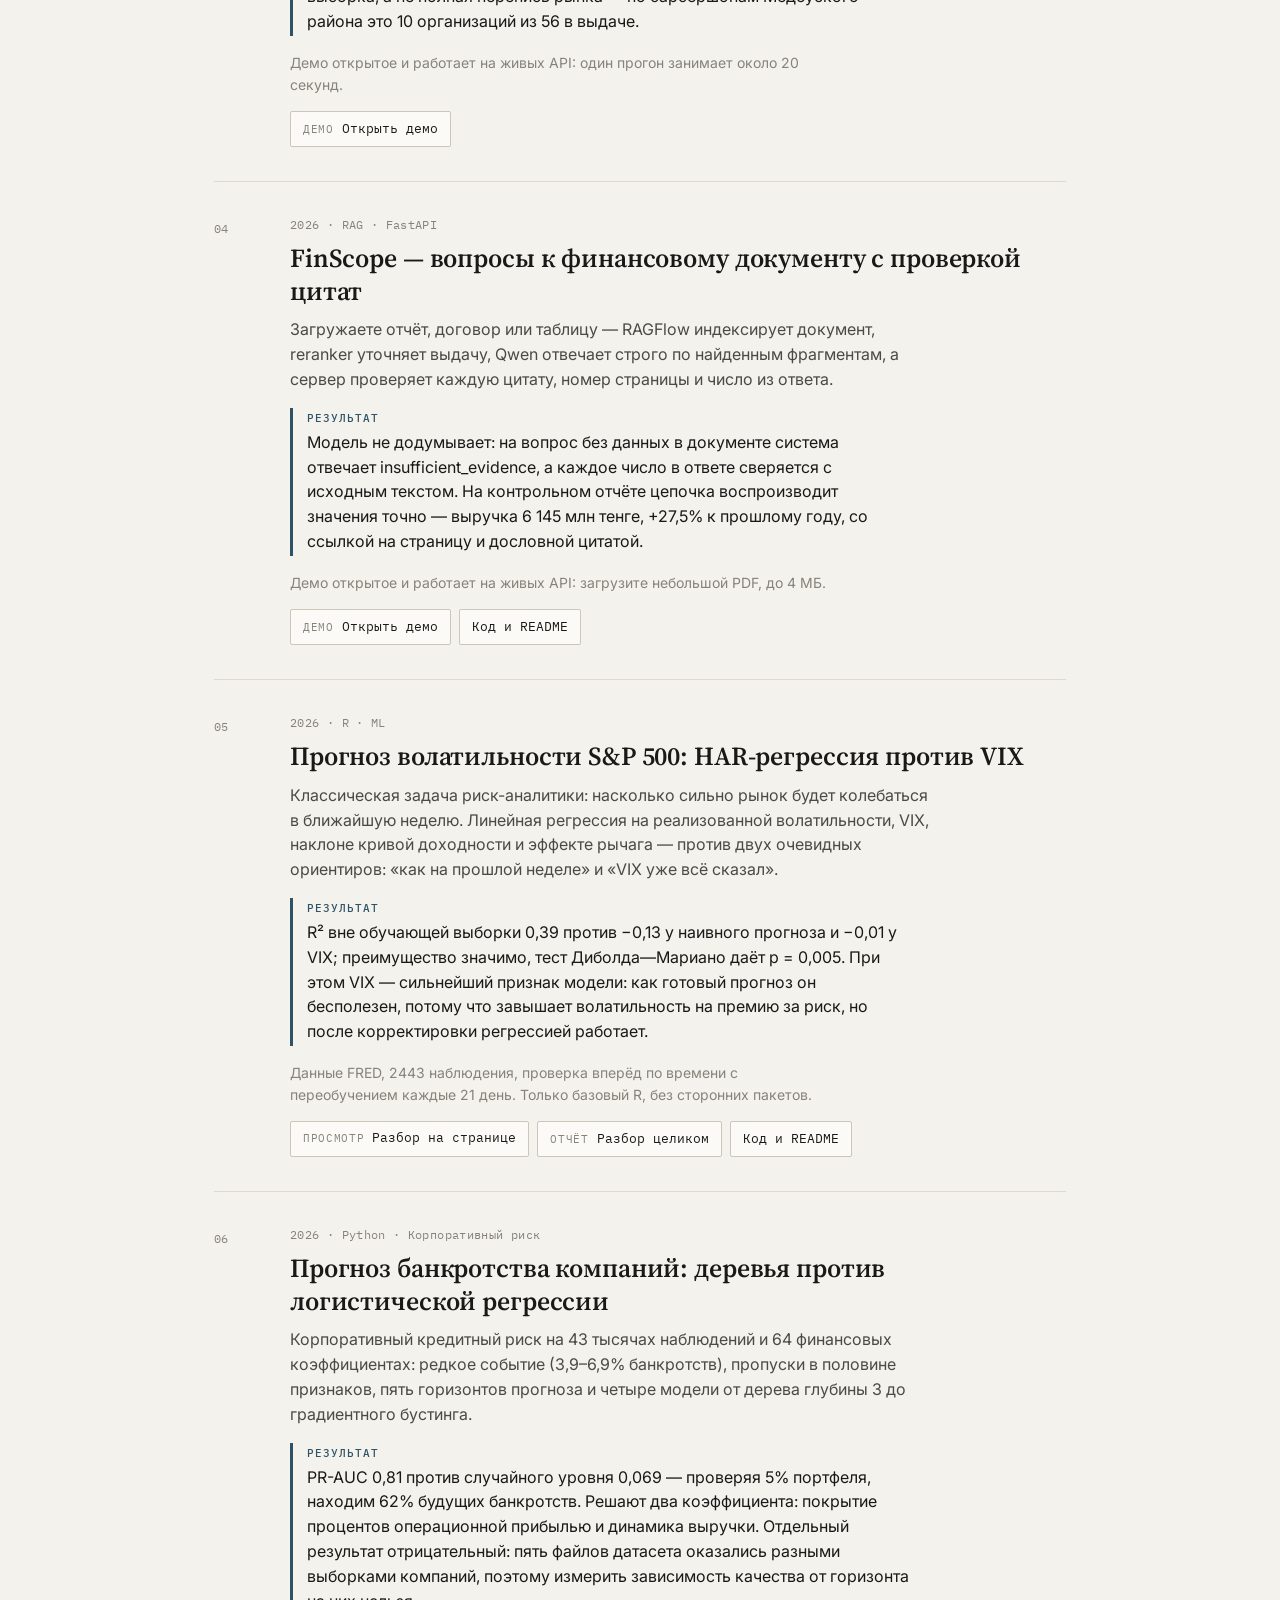
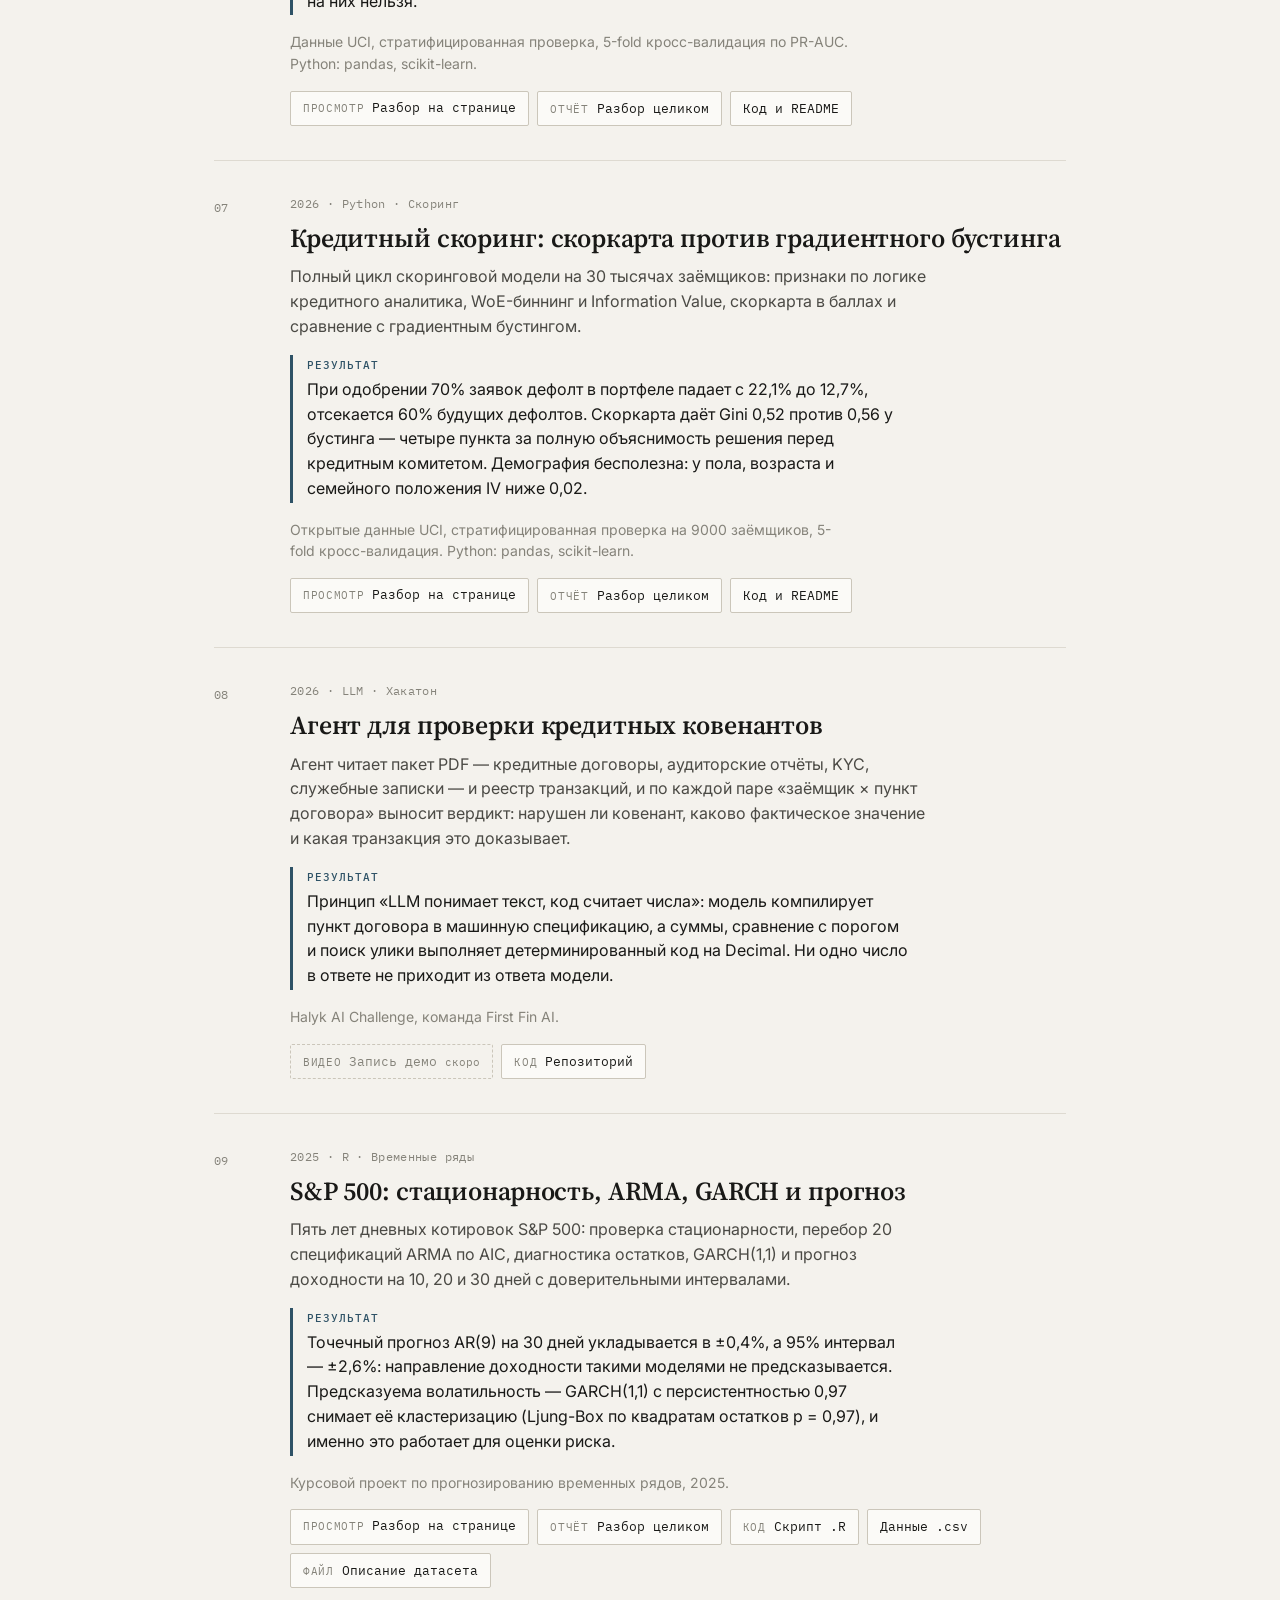
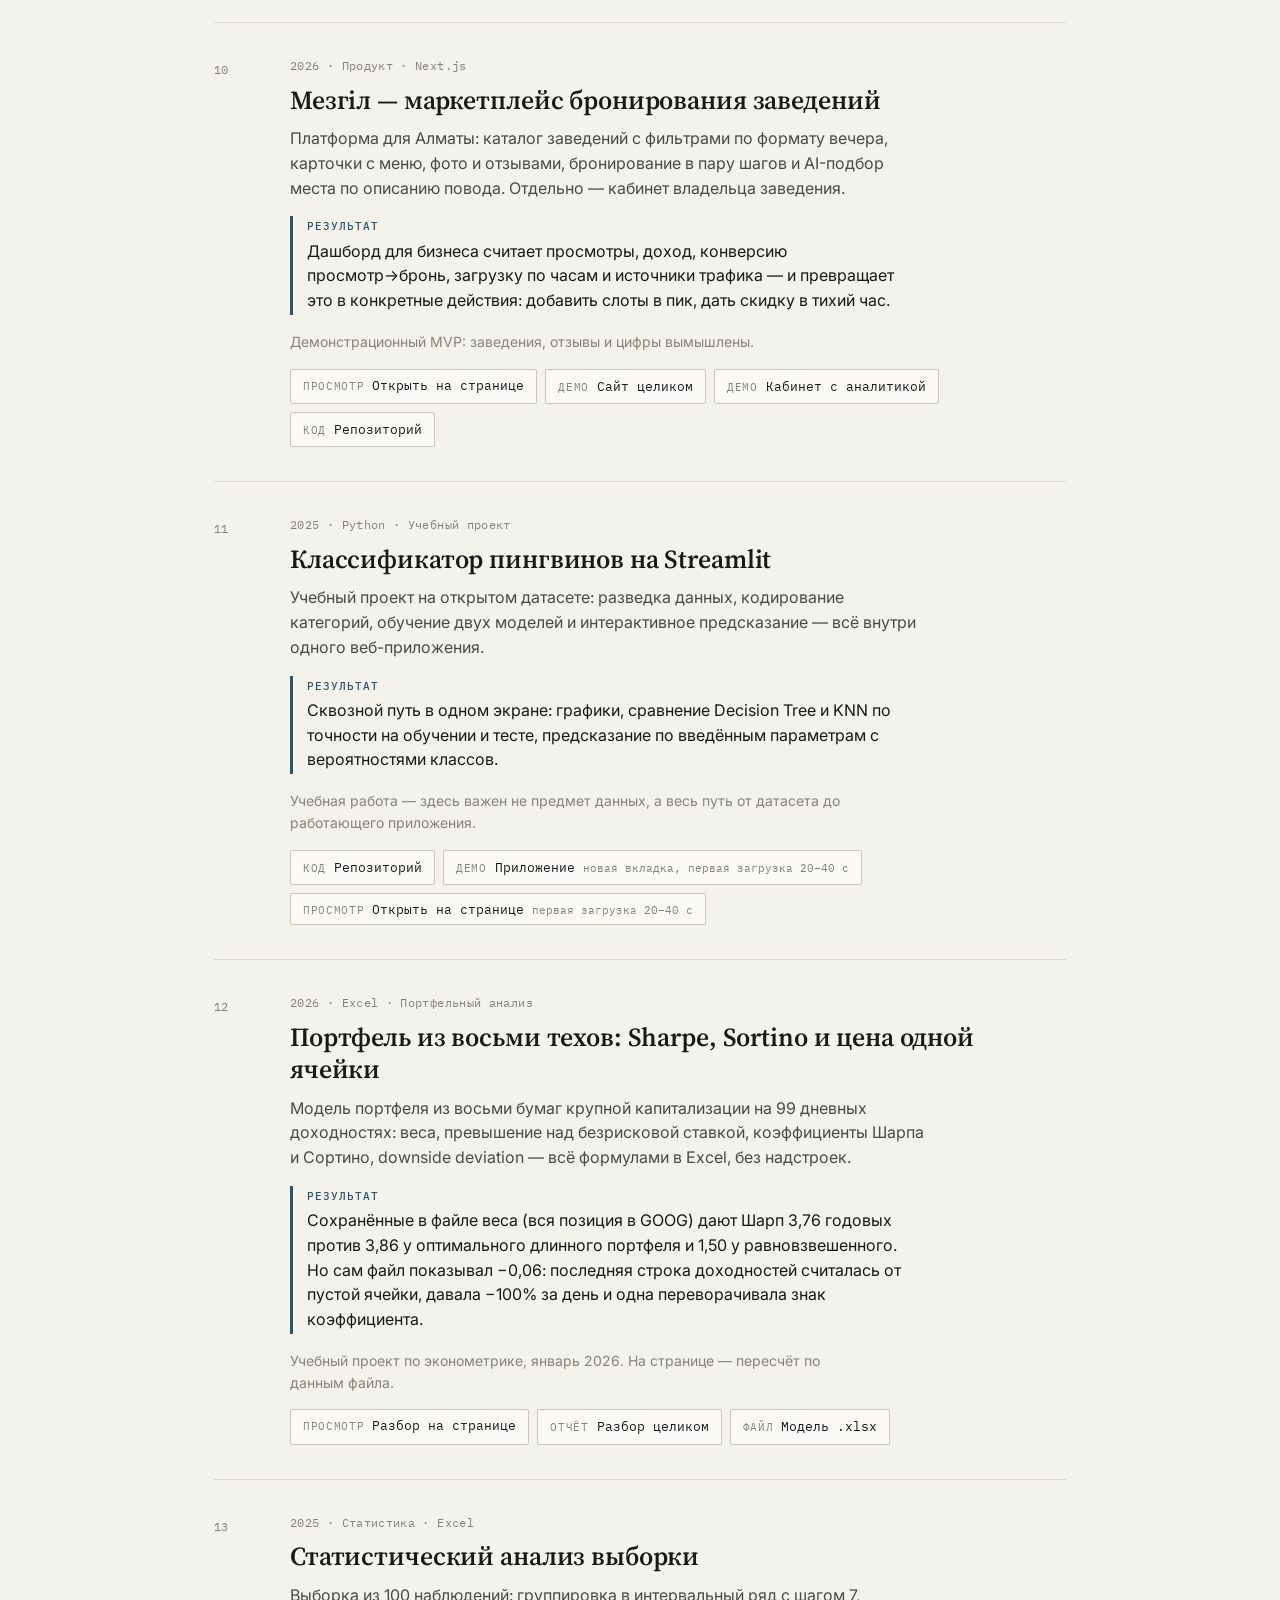
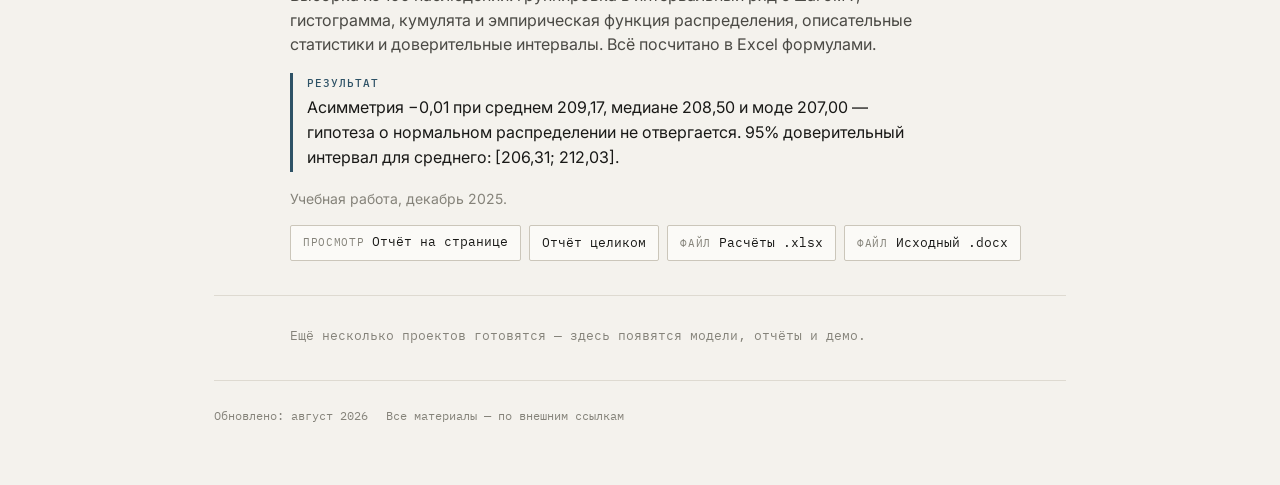
==== commit 4c2d83f8: "Alatau: добавить аналитическую записку второй кнопкой в карточку Co-Authored-By: Claude Opus 5 <nore" ====
--- a/index.html
+++ b/index.html
@@ -374,11 +374,12 @@
     meta:    "2026 · RAG · Госсектор",
     tags:    ["ML и агенты", "Макро и рынки"],
     tagline: "Справочная для инвесторов по городу Алатау: отвечает на вопросы о правовом режиме, льготах и процедурах строго по опубликованным материалам Alatau City Authority и под каждым ответом показывает источник с дословной цитатой.",
-    result:  "Чего нет в документах — система не придумывает: вопрос про стоимость аренды получает честное «этого нет в опубликованных материалах» и контакт Investment Desk. Корпус — 83 публичные страницы; ответ приходит на языке вопроса, цитаты сверяются с источником автоматически.",
-    note:    "Независимый прототип на публичных материалах, не связан с Alatau City Authority. Разбор рынка и аналитическая записка — в работе.",
-    cover:   "",
-    links: [
-      { kind: "demo", txt: "Открыть демо", url: "https://alatau-investment-desk.vercel.app/", hint: "" }
+    result:  "Два входа в один проект. Справочная отвечает со ссылкой на документ, а чего в материалах нет — честно говорит «этого нет» вместо выдуманной цифры. Аналитическая записка разбирает тот же корпус как инвестпортфель: 130 упоминаний проектов, сумма названа лишь у 12, а пулы пересекаются между собой — складывать их нельзя. Отсюда рамка KPI и четыре риска, включая концентрацию на трёх рынках капитала.",
+    note:    "Независимый прототип на публичных материалах, не связан с Alatau City Authority.",
+    cover:   "",
+    links: [
+      { kind: "demo",   txt: "Справочная для инвестора", url: "https://alatau-investment-desk.vercel.app/", hint: "" },
+      { kind: "report", txt: "Аналитическая записка",    url: "https://alatau-investment-desk.vercel.app/note" }
     ]
   }
 
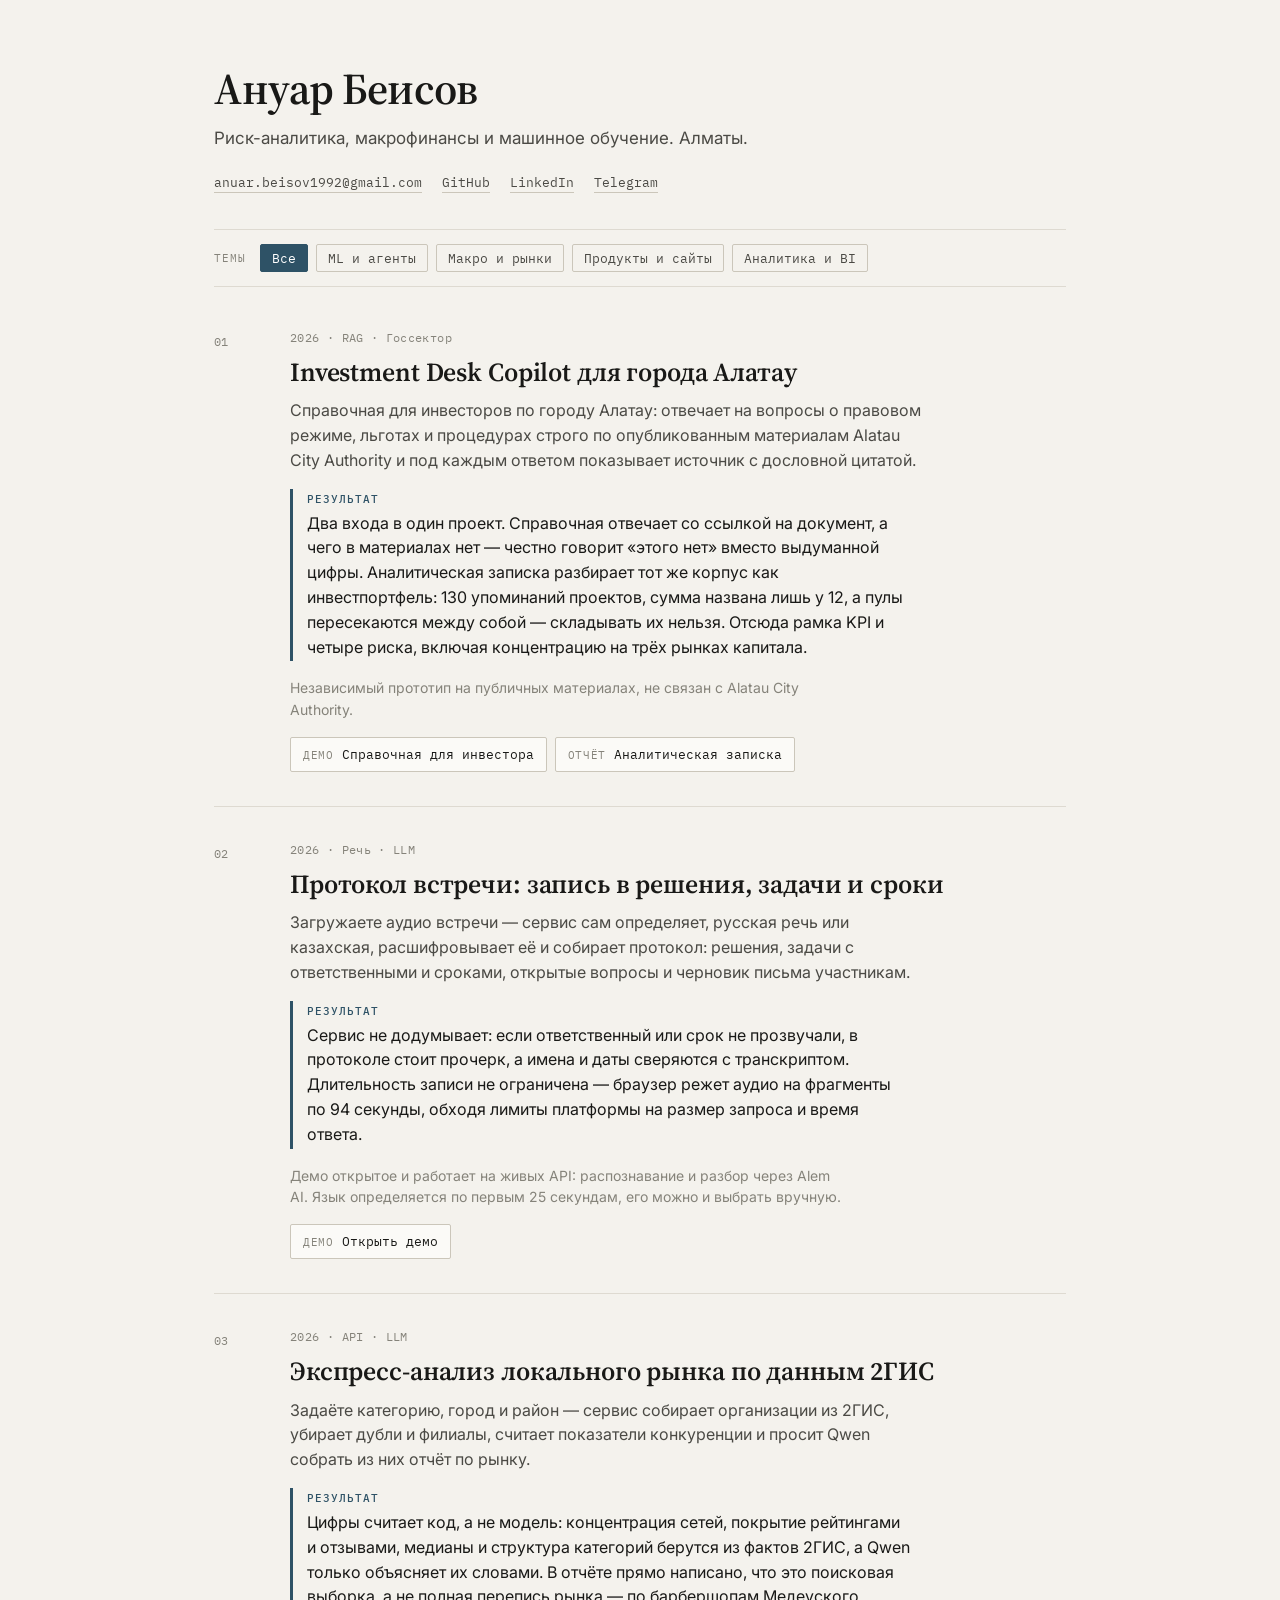
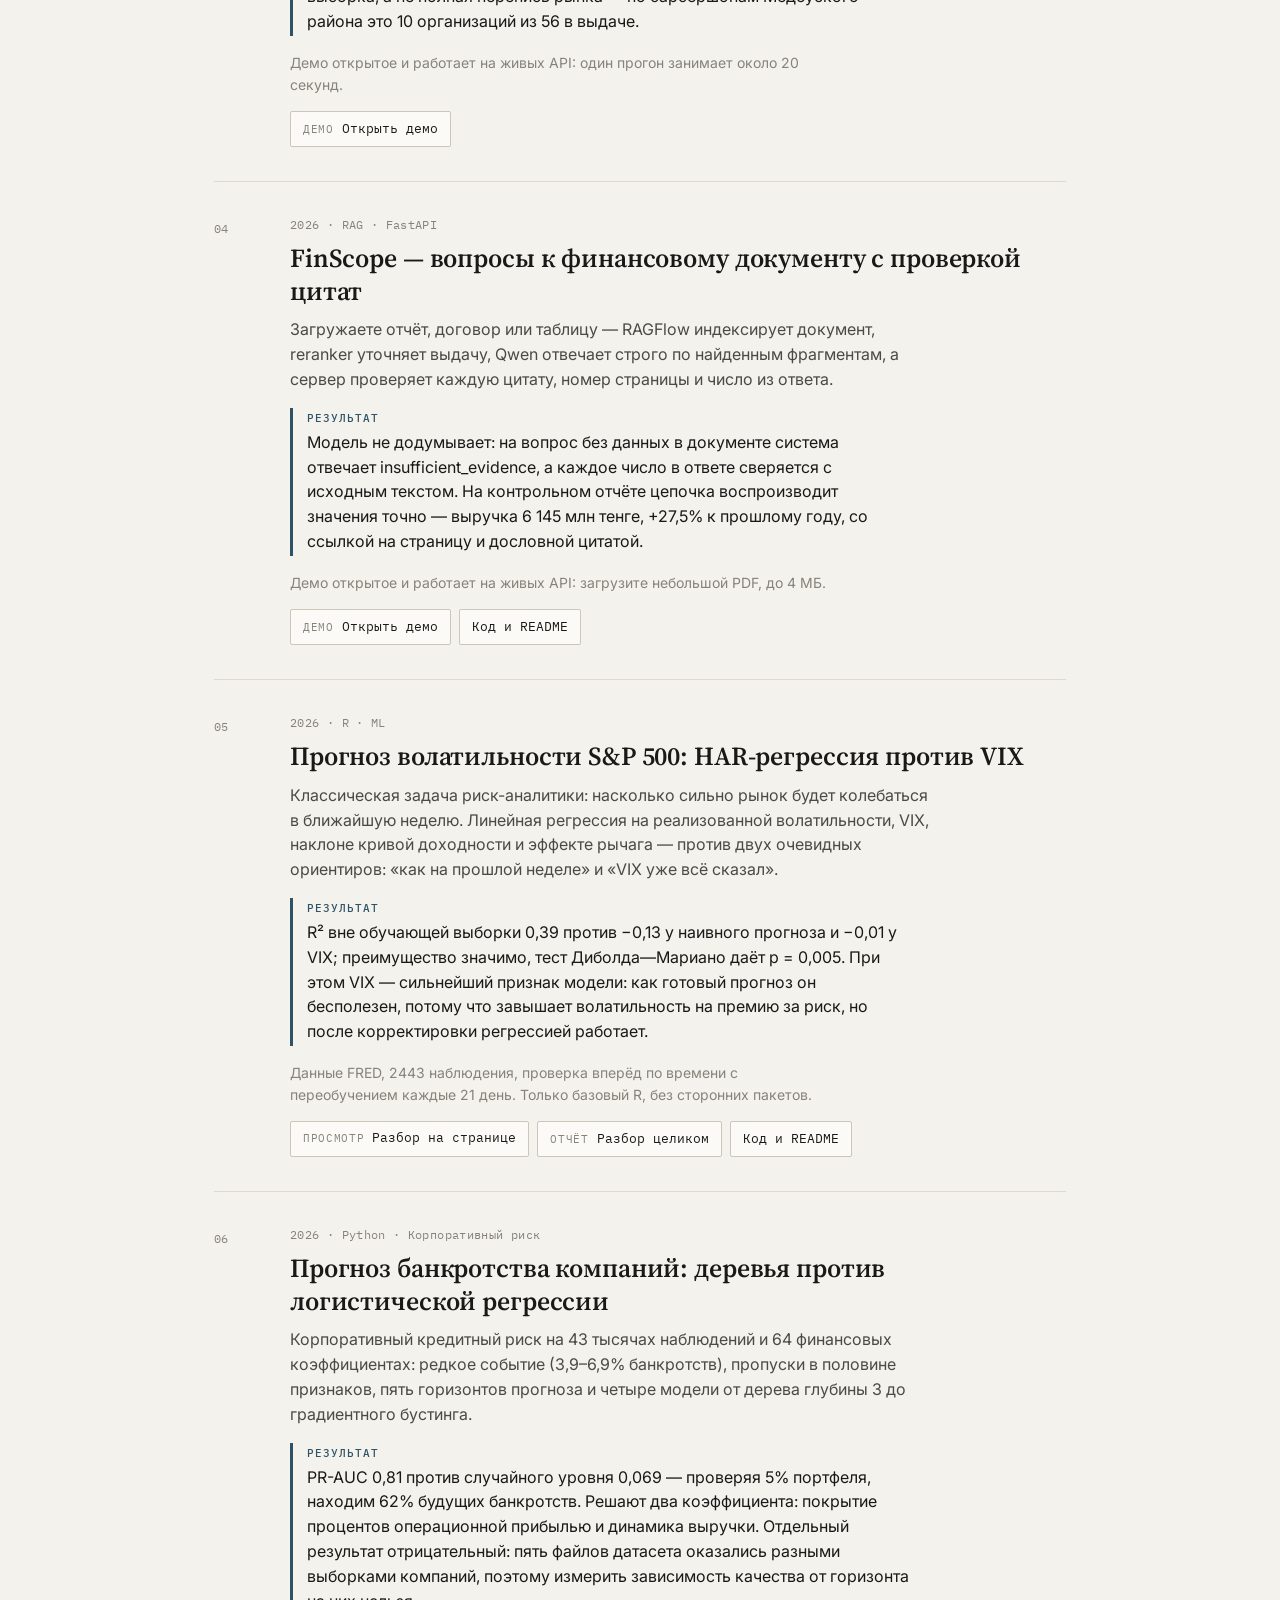
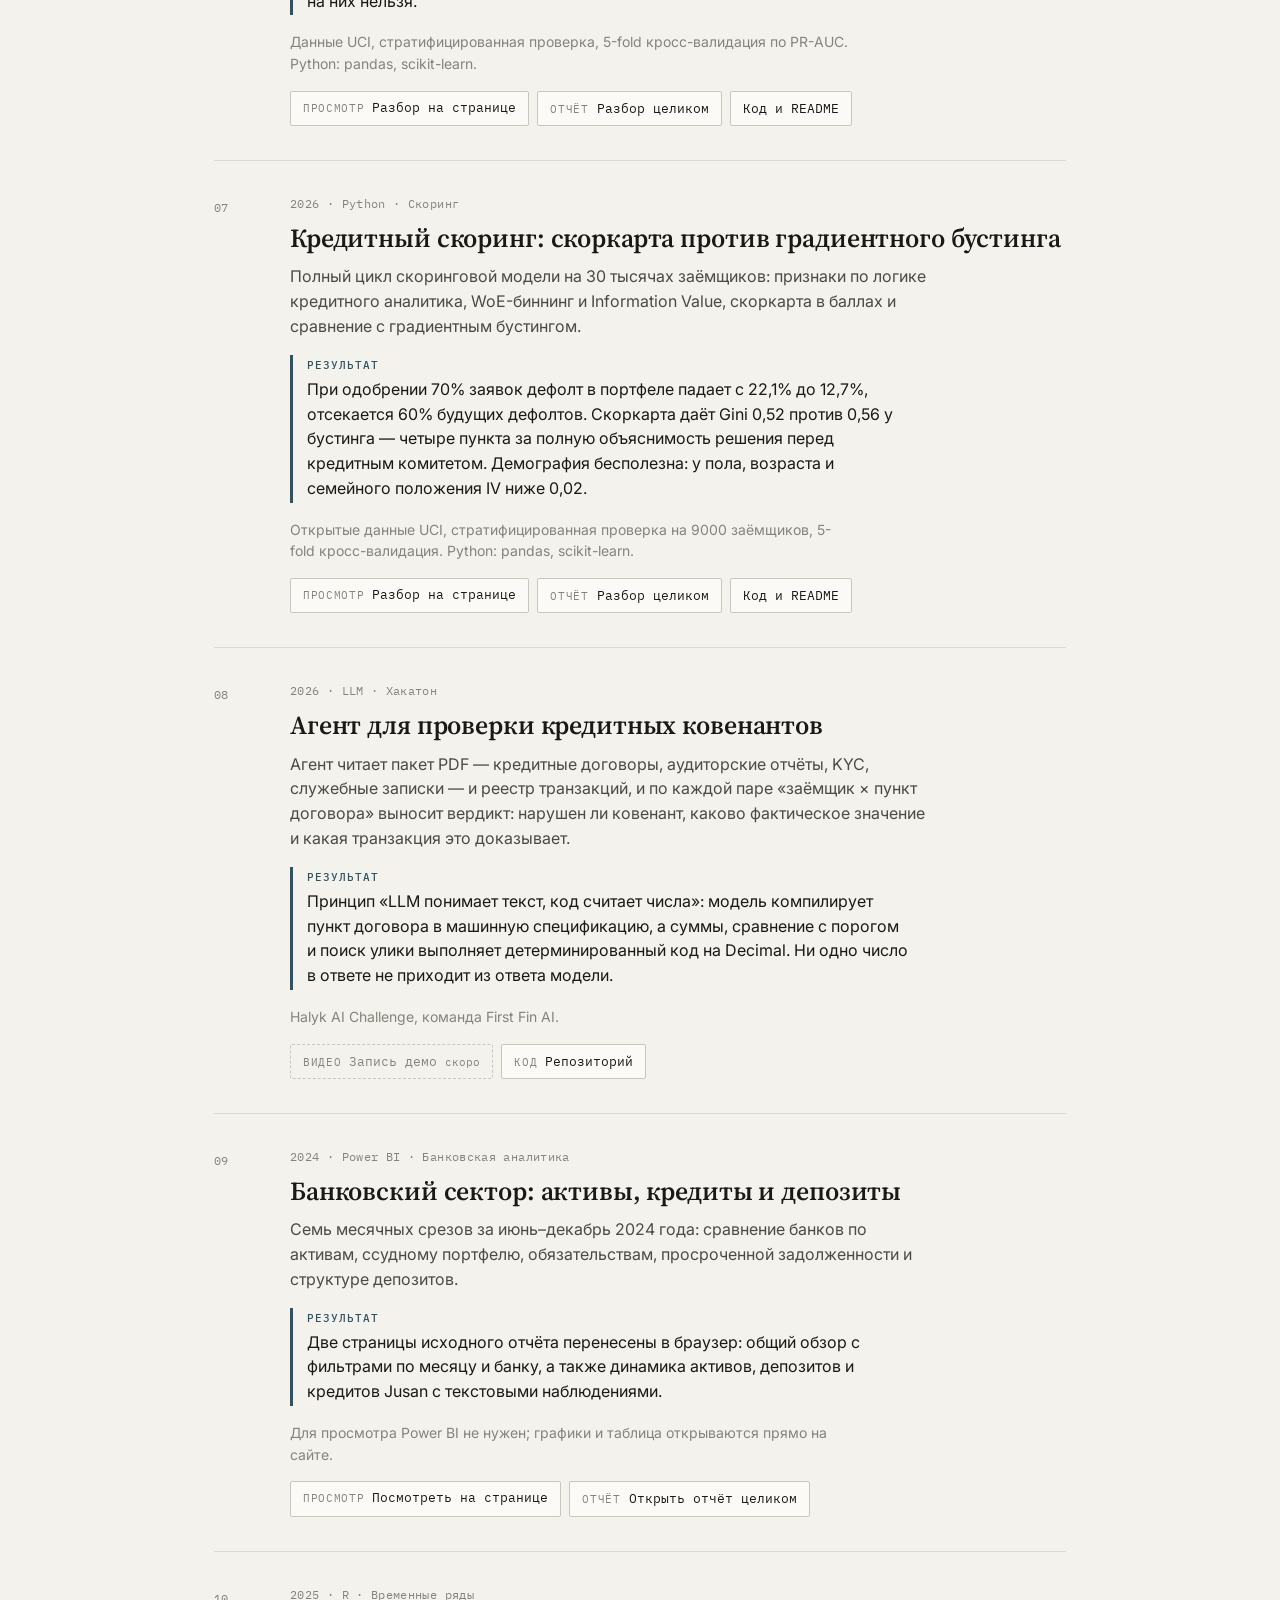
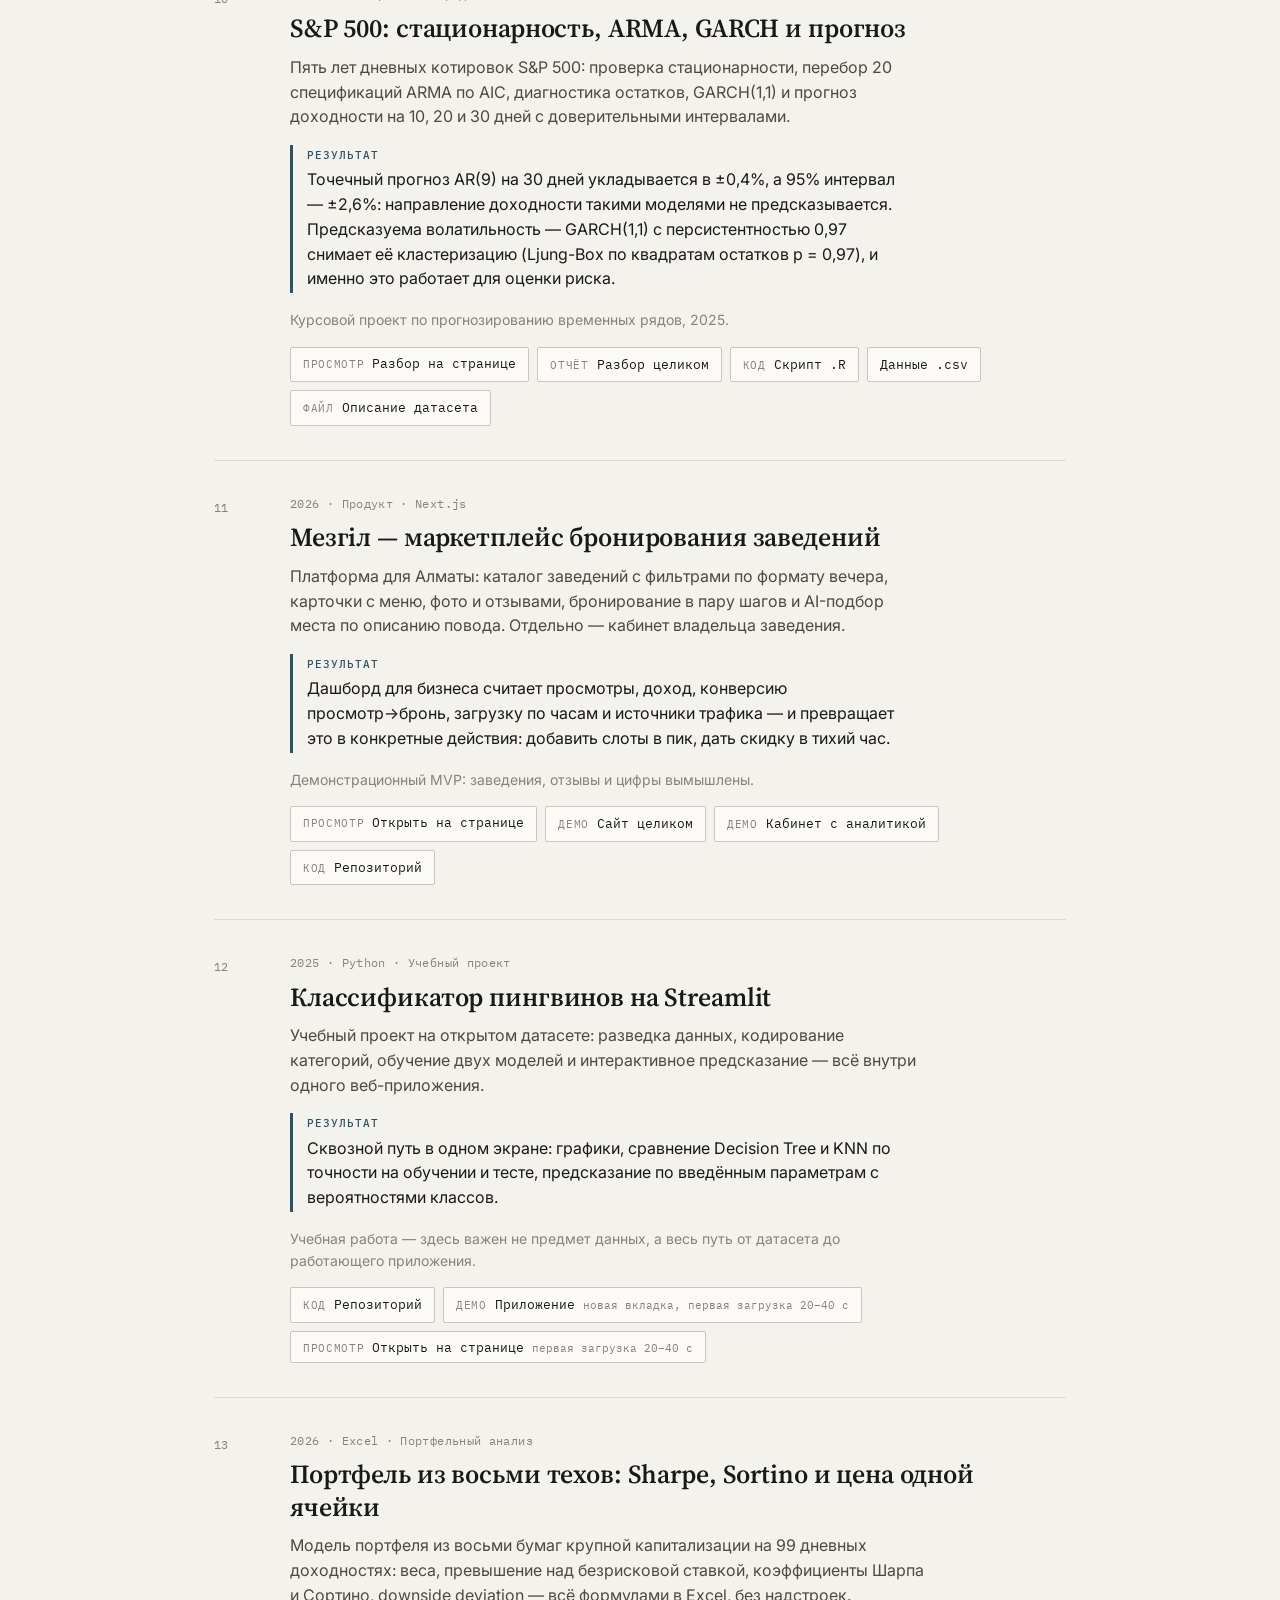
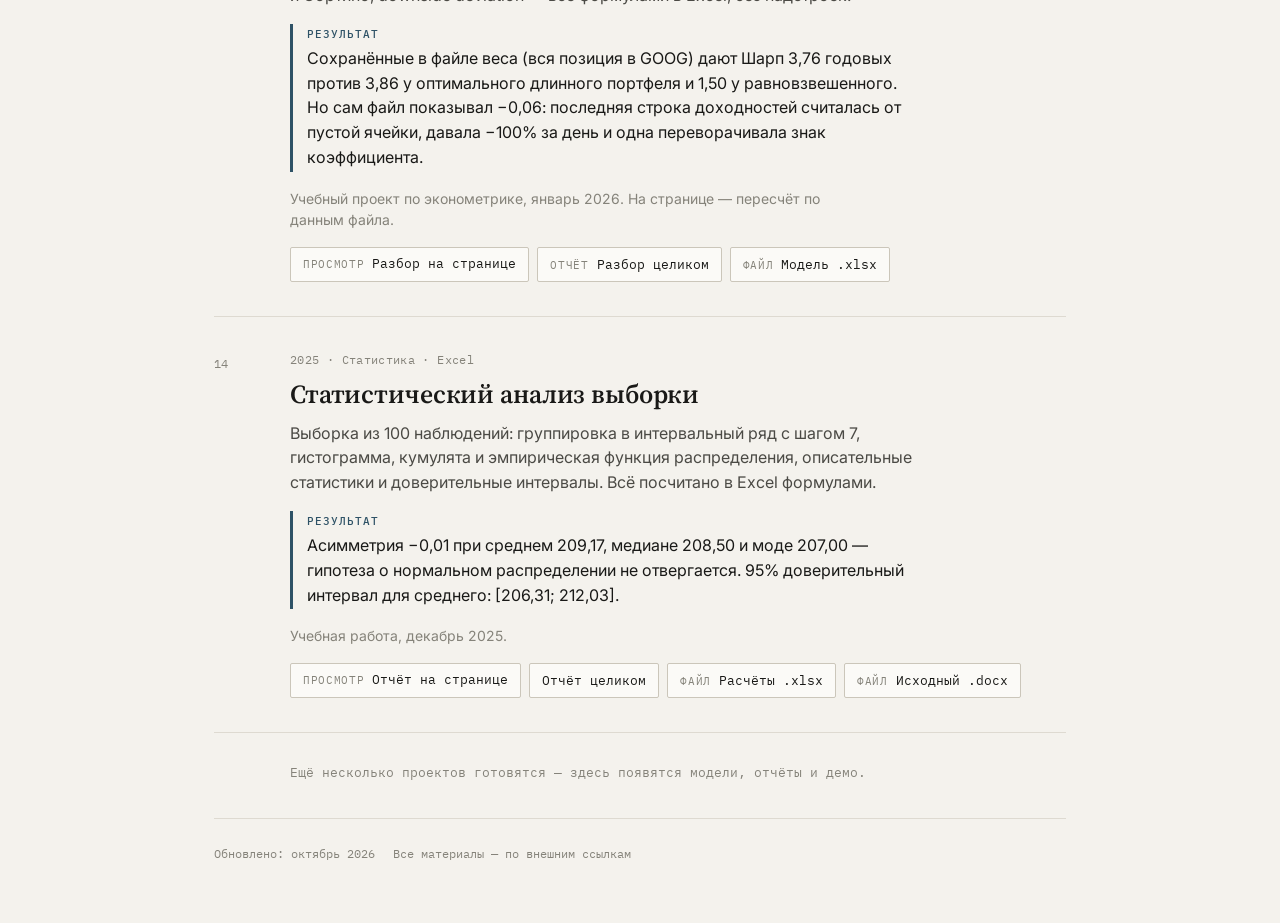
==== commit 049f17f0: "Добавить интерактивный банковский отчёт в портфолио" ====
--- a/index.html
+++ b/index.html
@@ -358,7 +358,7 @@
    ДАННЫЕ — РЕДАКТИРУЕШЬ ТОЛЬКО ЗДЕСЬ
    ========================================================================== */
 
-const UPDATED = "август 2026";   // дата в подвале
+const UPDATED = "октябрь 2026";   // дата в подвале
 
 const CONTACTS = [
   { txt: "anuar.beisov1992@gmail.com", url: "mailto:anuar.beisov1992@gmail.com" },
@@ -479,6 +479,20 @@
     links: [
       { kind: "video", txt: "Запись демо", url: "#TODO" },
       { kind: "code",  txt: "Репозиторий", url: "https://github.com/abeisov/halyk_agent" }
+    ]
+  }
+
+  ,{
+    title:   "Банковский сектор: активы, кредиты и депозиты",
+    meta:    "2024 · Power BI · Банковская аналитика",
+    tags:    ["Аналитика и BI", "Макро и рынки"],
+    tagline: "Семь месячных срезов за июнь–декабрь 2024 года: сравнение банков по активам, ссудному портфелю, обязательствам, просроченной задолженности и структуре депозитов.",
+    result:  "Две страницы исходного отчёта перенесены в браузер: общий обзор с фильтрами по месяцу и банку, а также динамика активов, депозитов и кредитов Jusan с текстовыми наблюдениями.",
+    note:    "Для просмотра Power BI не нужен; графики и таблица открываются прямо на сайте.",
+    cover:   "",
+    links: [
+      { kind: "embed",  txt: "Посмотреть на странице", url: "files/powerbi/banks/index.html", hint: "" },
+      { kind: "report", txt: "Открыть отчёт целиком", url: "files/powerbi/banks/index.html" }
     ]
   }
 
@@ -761,8 +775,11 @@
 function embedSlotHtml(link, cardIndex, linkIndex){
   if (link.kind !== "embed" || isSoon(link.url)) return "";
   const id = "embed-" + cardIndex + "-" + linkIndex;
+  const loadingBar = /^https?:\/\//i.test(link.url)
+    ? '<div class="embed__bar">Приложение загружается на бесплатном хостинге — первый заход занимает 20–40 секунд</div>'
+    : "";
   return '<div class="embed" id="' + id + '" hidden>' +
-           '<div class="embed__bar">Приложение загружается на бесплатном хостинге — первый заход занимает 20–40 секунд</div>' +
+           loadingBar +
            '<iframe title="' + esc(link.txt || "Демо") + '" loading="lazy" allowfullscreen></iframe>' +
          '</div>';
 }
